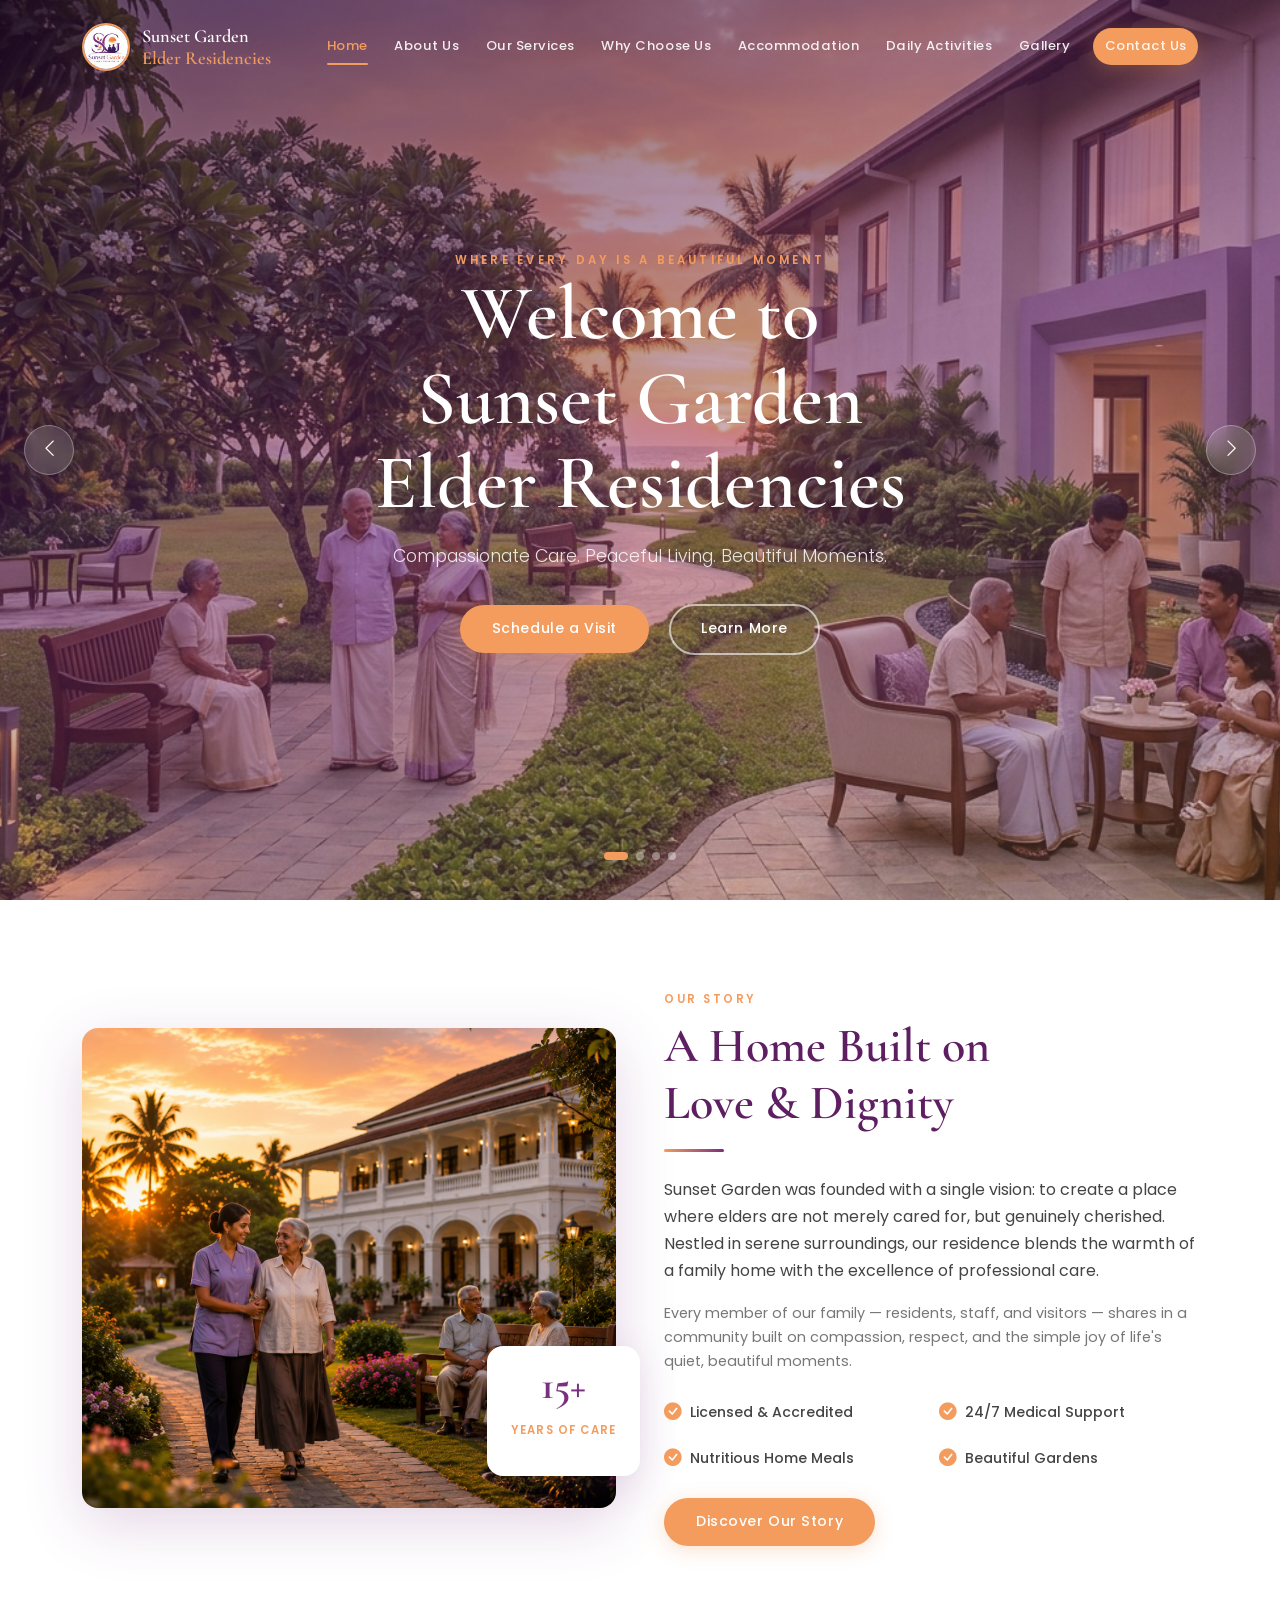
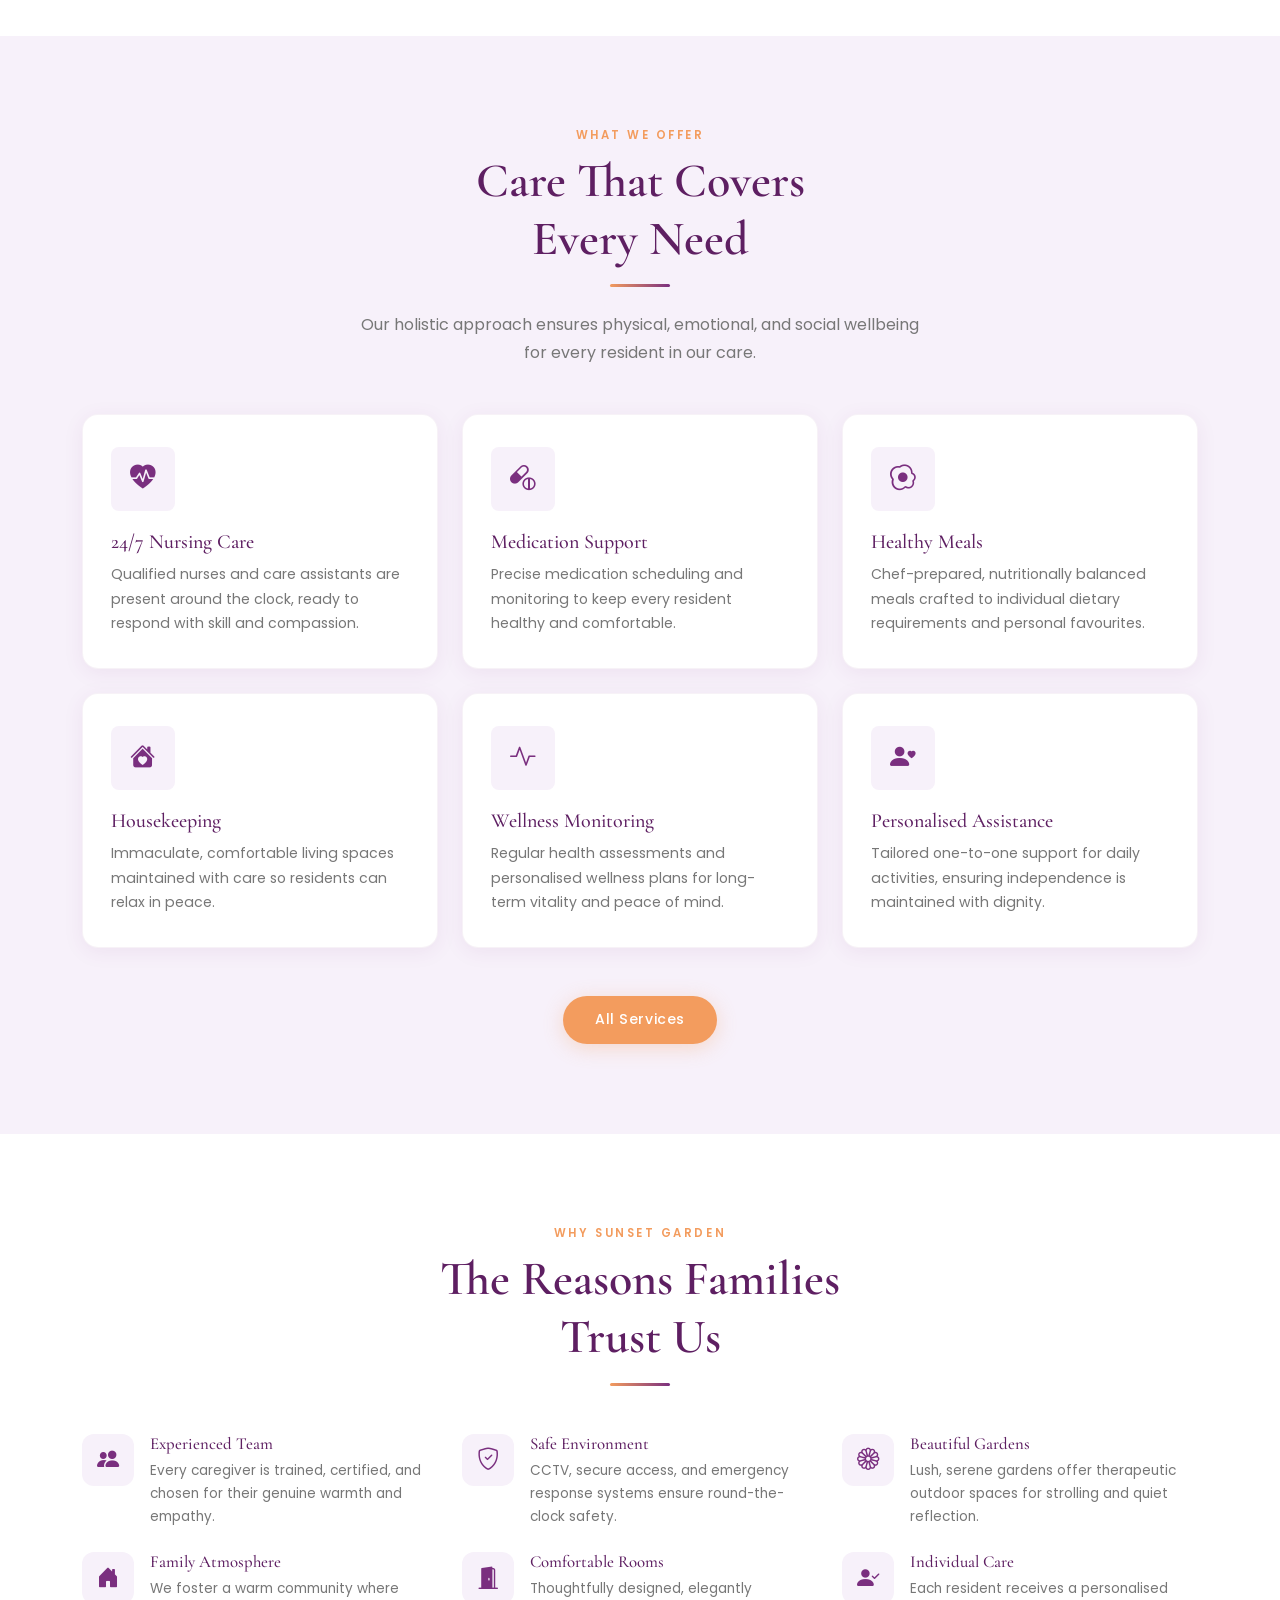
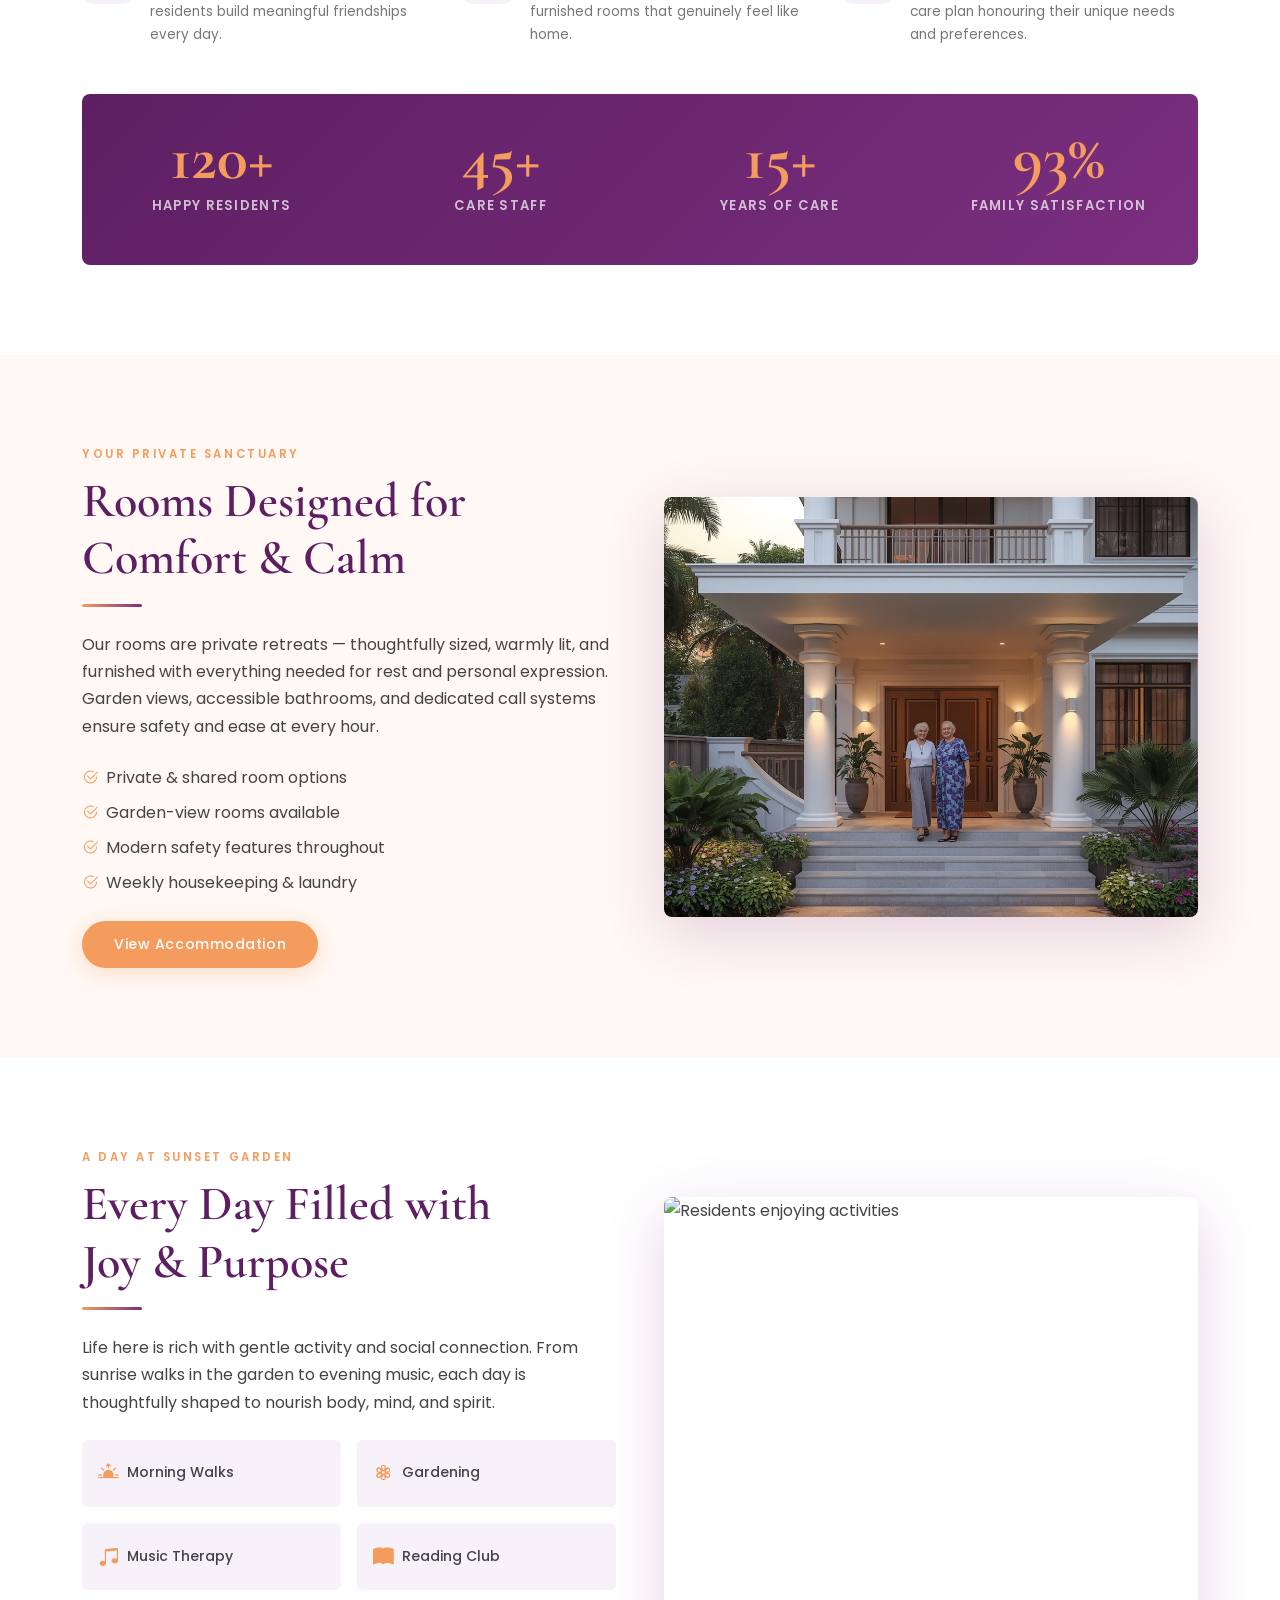
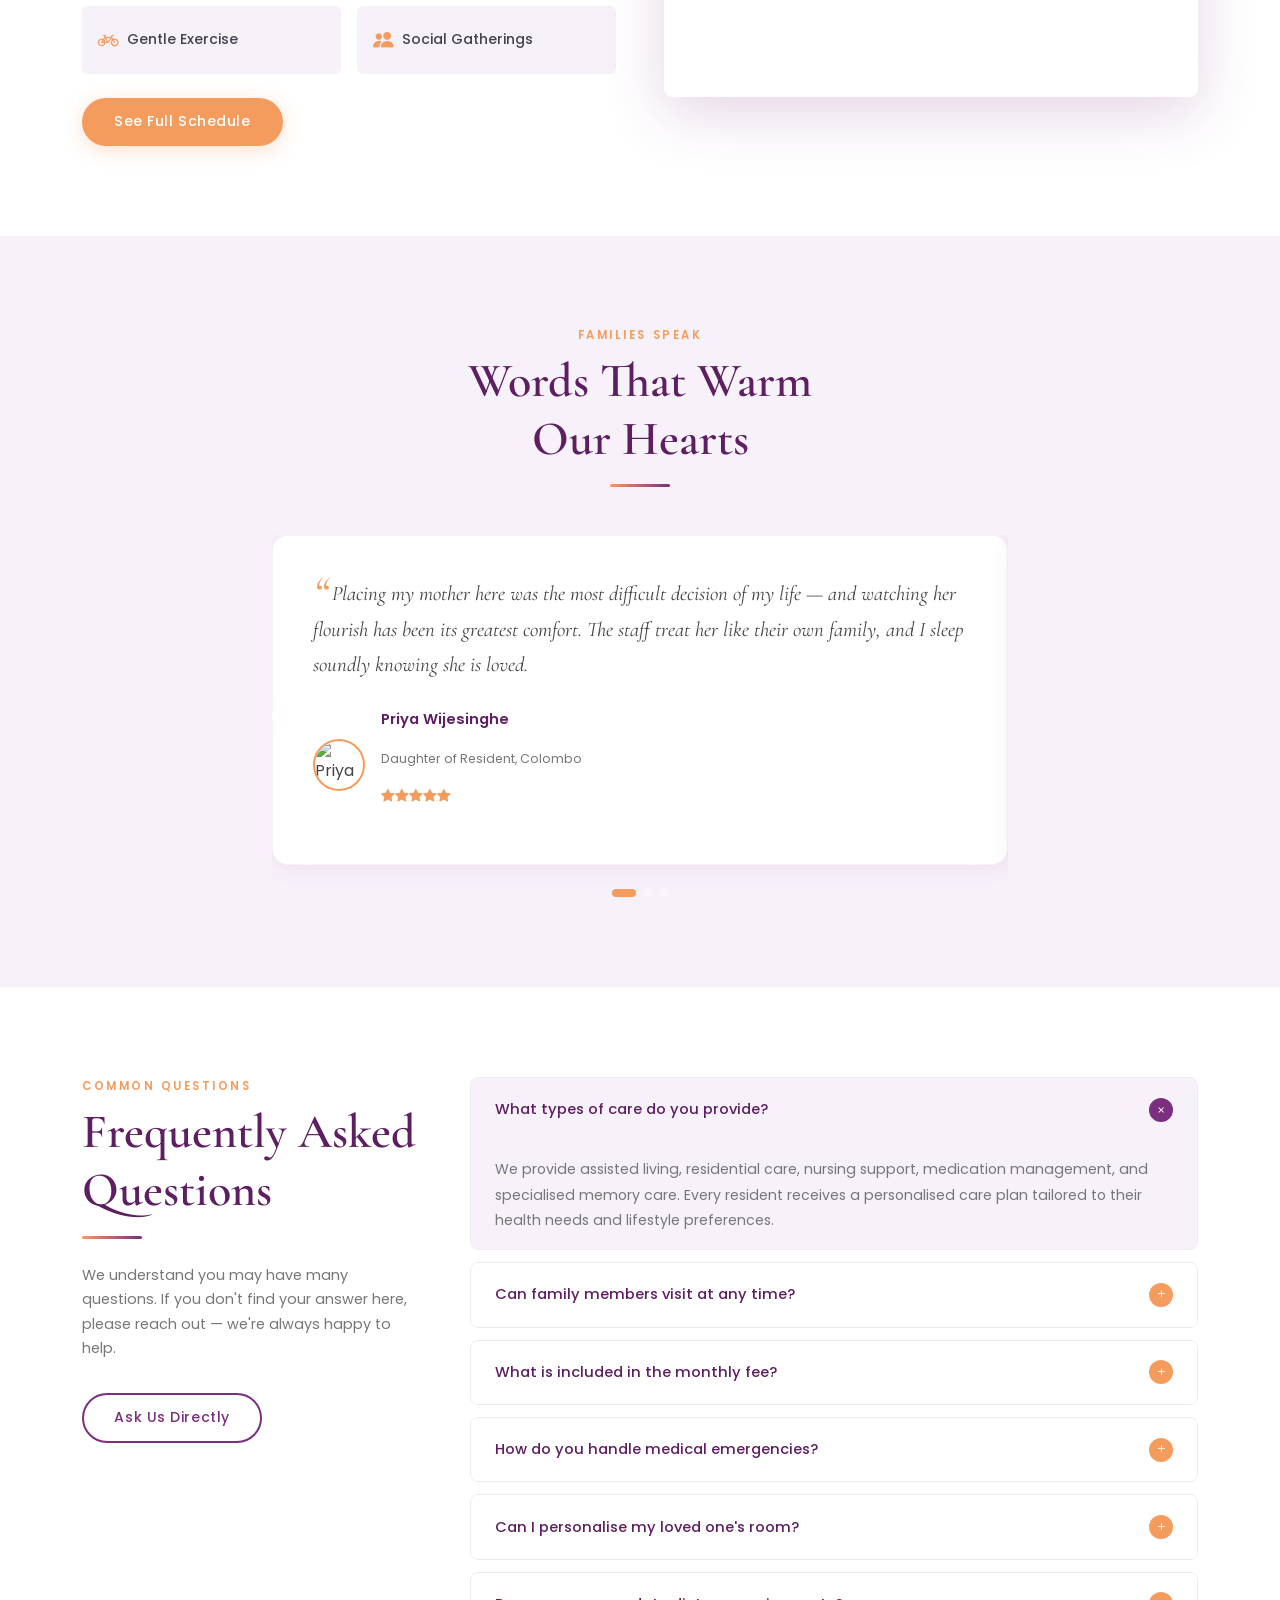
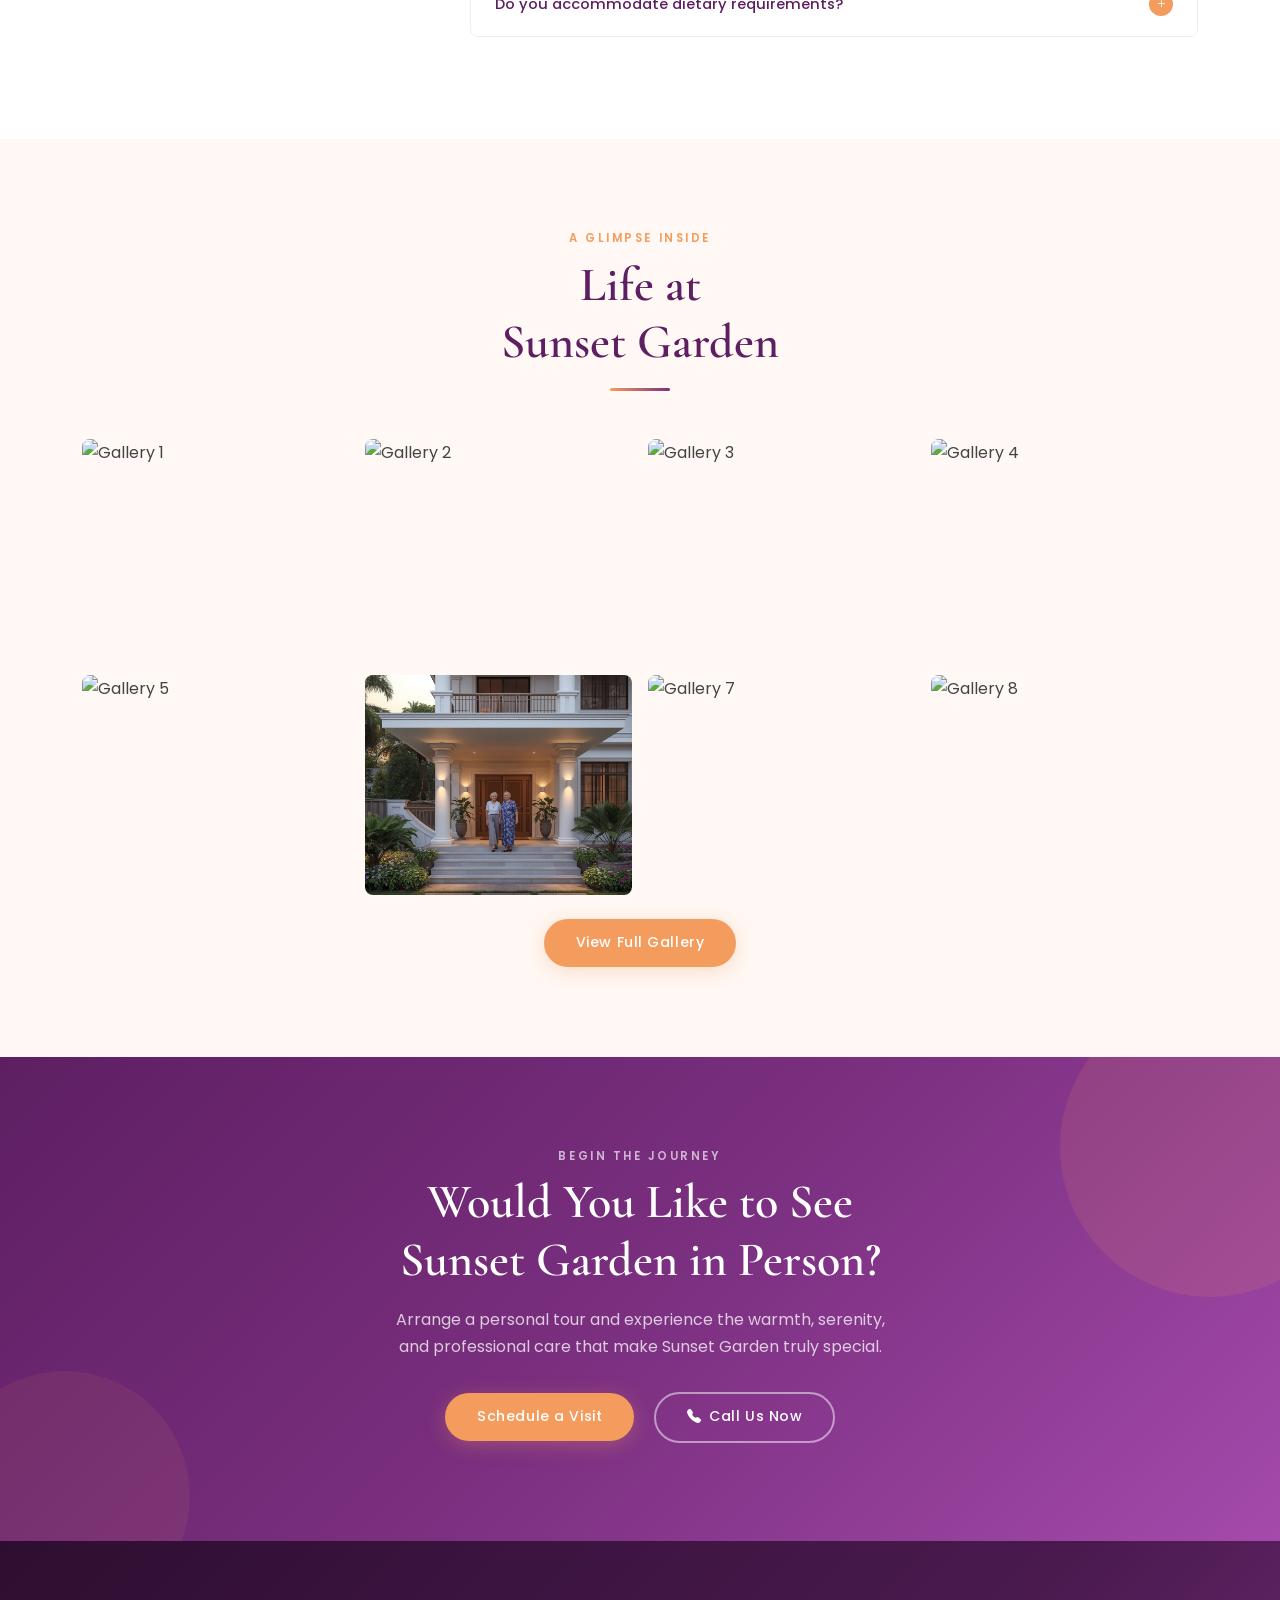
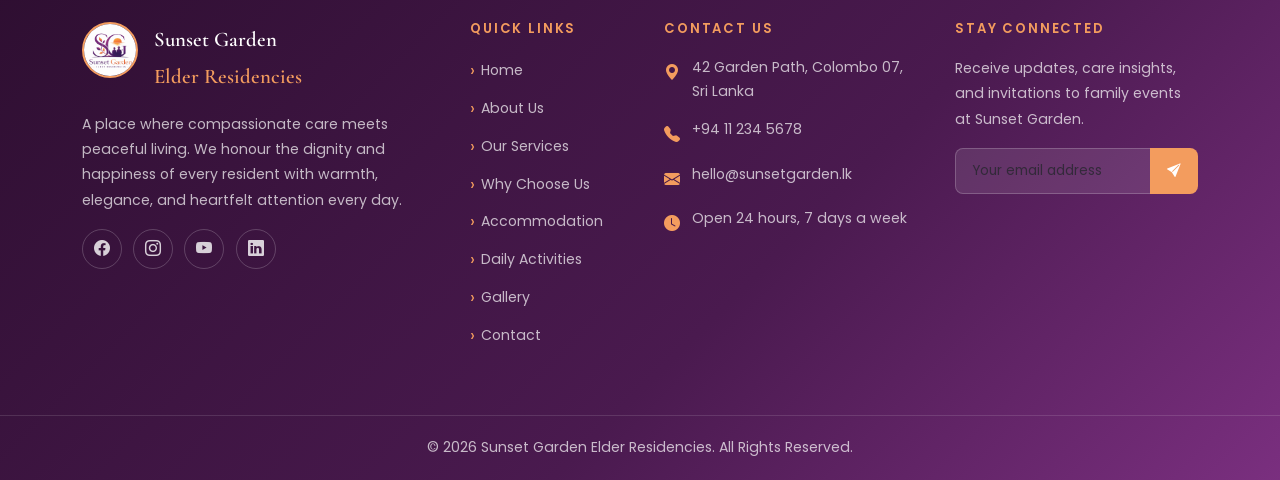
==== index.html @ 1824573d "up" ====
<!DOCTYPE html>
<html lang="en">
<head>
  <meta charset="UTF-8">
  <meta name="viewport" content="width=device-width, initial-scale=1.0">
  <meta name="description" content="Sunset Garden Elder Residencies – compassionate, luxurious elder care in Colombo, Sri Lanka. Safe, warm, and beautifully serene.">
  <title>Home | Sunset Garden Elder Residencies</title>
  <link rel="stylesheet" href="https://cdn.jsdelivr.net/npm/bootstrap@5.3.3/dist/css/bootstrap.min.css">
  <link rel="stylesheet" href="https://cdn.jsdelivr.net/npm/bootstrap-icons@1.11.3/font/bootstrap-icons.min.css">
  <link rel="stylesheet" href="css/style.css">
</head>
<body>

<!-- ═══════════════════════════════════════════════
     NAVIGATION
═══════════════════════════════════════════════ -->
<nav id="mainNav" class="navbar navbar-expand-lg transparent">
  <div class="container">
    <a class="navbar-brand" href="Home.html">
      <img src="img/logo.jpeg" alt="Sunset Garden Logo" class="brand-logo">
      <span class="brand-name">Sunset Garden<br><span>Elder Residencies</span></span>
    </a>
    <button class="navbar-toggler" type="button" data-bs-toggle="collapse" data-bs-target="#navMenu" aria-controls="navMenu" aria-expanded="false" aria-label="Toggle navigation">
      <span class="navbar-toggler-icon"></span>
    </button>
    <div class="collapse navbar-collapse justify-content-end" id="navMenu">
      <ul class="navbar-nav align-items-lg-center gap-lg-1">
        <li class="nav-item"><a class="nav-link active" href="Home.html">Home</a></li>
        <li class="nav-item"><a class="nav-link" href="About_Us.html">About Us</a></li>
        <li class="nav-item"><a class="nav-link" href="Our_Services.html">Our Services</a></li>
        <li class="nav-item"><a class="nav-link" href="Why_Choose_Us.html">Why Choose Us</a></li>
        <li class="nav-item"><a class="nav-link" href="Accommodation.html">Accommodation</a></li>
        <li class="nav-item"><a class="nav-link" href="Daily_Activities.html">Daily Activities</a></li>
        <li class="nav-item"><a class="nav-link" href="Gallery.html">Gallery</a></li>
        <li class="nav-item"><a class="nav-link btn-primary-custom ms-lg-2 px-4" href="Contact.html" style="padding-top:.5rem;padding-bottom:.5rem;">Contact Us</a></li>
      </ul>
    </div>
  </div>
</nav>

<!-- ═══════════════════════════════════════════════
     HERO SLIDER
═══════════════════════════════════════════════ -->
<section id="heroSlider">

  <!-- Slides -->
  <div class="hero-slide" style="background-image:url('img/i1.png')">
    <div class="hero-overlay"></div>
  </div>
  <div class="hero-slide" style="background-image:url('img/i2.png')">
    <div class="hero-overlay"></div>
  </div>
  <div class="hero-slide" style="background-image:url('img/i3.png')">
    <div class="hero-overlay"></div>
  </div>
  <div class="hero-slide" style="background-image:url('img/i4.png')">
    <div class="hero-overlay"></div>
  </div>

  <!-- Caption -->
  <div class="hero-content">
    <div>
      <span class="hero-eyebrow">Where Every Day Is a Beautiful Moment</span>
      <h1 class="hero-title">Welcome to<br>Sunset Garden<br>Elder Residencies</h1>
      <p class="hero-subtitle">Compassionate Care. Peaceful Living. Beautiful Moments.</p>
      <div class="hero-cta">
        <a href="Contact.html" class="btn-primary-custom me-3">Schedule a Visit</a>
        <a href="About_Us.html" class="btn-outline-custom" style="border-color:rgba(255,255,255,.6);color:#fff;">Learn More</a>
      </div>
    </div>
  </div>

  <!-- Controls -->
  <button class="hero-arrow prev" aria-label="Previous"><i class="bi bi-chevron-left"></i></button>
  <button class="hero-arrow next" aria-label="Next"><i class="bi bi-chevron-right"></i></button>
  <div class="hero-controls">
    <button class="hero-dot active" aria-label="Slide 1"></button>
    <button class="hero-dot" aria-label="Slide 2"></button>
    <button class="hero-dot" aria-label="Slide 3"></button>
    <button class="hero-dot" aria-label="Slide 4"></button>
  </div>

</section>

<!-- ═══════════════════════════════════════════════
     ABOUT PREVIEW
═══════════════════════════════════════════════ -->
<section class="section-pad">
  <div class="container">
    <div class="row align-items-center g-5">
      <div class="col-lg-6" data-aos="fade-right">
        <div class="about-image-wrap">
          <img src="img/i5.png" alt="Peaceful garden at Sunset Garden">
          <div class="about-badge">
            <p class="badge-num counter-num" data-count="15" data-suffix="+">0+</p>
            <p class="badge-label">Years of Care</p>
          </div>
        </div>
      </div>
      <div class="col-lg-6" data-aos="fade-left">
        <span class="section-eyebrow">Our Story</span>
        <h2 class="section-title">A Home Built on<br>Love &amp; Dignity</h2>
        <div class="divider divider-left"></div>
        <p class="mb-3">Sunset Garden was founded with a single vision: to create a place where elders are not merely cared for, but genuinely cherished. Nestled in serene surroundings, our residence blends the warmth of a family home with the excellence of professional care.</p>
        <p class="mb-4" style="color:var(--text-light);font-size:.9rem;">Every member of our family — residents, staff, and visitors — shares in a community built on compassion, respect, and the simple joy of life's quiet, beautiful moments.</p>
        <div class="row g-3 mb-4">
          <div class="col-6">
            <div class="d-flex align-items-center gap-2">
              <i class="bi bi-check-circle-fill" style="color:var(--orange);font-size:1.1rem;"></i>
              <span style="font-size:.88rem;font-weight:500;">Licensed &amp; Accredited</span>
            </div>
          </div>
          <div class="col-6">
            <div class="d-flex align-items-center gap-2">
              <i class="bi bi-check-circle-fill" style="color:var(--orange);font-size:1.1rem;"></i>
              <span style="font-size:.88rem;font-weight:500;">24/7 Medical Support</span>
            </div>
          </div>
          <div class="col-6">
            <div class="d-flex align-items-center gap-2">
              <i class="bi bi-check-circle-fill" style="color:var(--orange);font-size:1.1rem;"></i>
              <span style="font-size:.88rem;font-weight:500;">Nutritious Home Meals</span>
            </div>
          </div>
          <div class="col-6">
            <div class="d-flex align-items-center gap-2">
              <i class="bi bi-check-circle-fill" style="color:var(--orange);font-size:1.1rem;"></i>
              <span style="font-size:.88rem;font-weight:500;">Beautiful Gardens</span>
            </div>
          </div>
        </div>
        <a href="About_Us.html" class="btn-primary-custom">Discover Our Story</a>
      </div>
    </div>
  </div>
</section>

<!-- ═══════════════════════════════════════════════
     SERVICES PREVIEW
═══════════════════════════════════════════════ -->
<section class="section-pad bg-lavender">
  <div class="container">
    <div class="text-center mb-5" data-aos="fade-up">
      <span class="section-eyebrow">What We Offer</span>
      <h2 class="section-title">Care That Covers<br>Every Need</h2>
      <div class="divider"></div>
      <p class="section-subtitle">Our holistic approach ensures physical, emotional, and social wellbeing for every resident in our care.</p>
    </div>
    <div class="row g-4">
      <div class="col-lg-4 col-md-6" data-aos="fade-up" data-aos-delay="100">
        <div class="feature-card">
          <div class="card-icon"><i class="bi bi-heart-pulse-fill"></i></div>
          <h4>24/7 Nursing Care</h4>
          <p>Qualified nurses and care assistants are present around the clock, ready to respond with skill and compassion.</p>
        </div>
      </div>
      <div class="col-lg-4 col-md-6" data-aos="fade-up" data-aos-delay="200">
        <div class="feature-card">
          <div class="card-icon"><i class="bi bi-capsule-pill"></i></div>
          <h4>Medication Support</h4>
          <p>Precise medication scheduling and monitoring to keep every resident healthy and comfortable.</p>
        </div>
      </div>
      <div class="col-lg-4 col-md-6" data-aos="fade-up" data-aos-delay="300">
        <div class="feature-card">
          <div class="card-icon"><i class="bi bi-egg-fried"></i></div>
          <h4>Healthy Meals</h4>
          <p>Chef-prepared, nutritionally balanced meals crafted to individual dietary requirements and personal favourites.</p>
        </div>
      </div>
      <div class="col-lg-4 col-md-6" data-aos="fade-up" data-aos-delay="100">
        <div class="feature-card">
          <div class="card-icon"><i class="bi bi-house-heart-fill"></i></div>
          <h4>Housekeeping</h4>
          <p>Immaculate, comfortable living spaces maintained with care so residents can relax in peace.</p>
        </div>
      </div>
      <div class="col-lg-4 col-md-6" data-aos="fade-up" data-aos-delay="200">
        <div class="feature-card">
          <div class="card-icon"><i class="bi bi-activity"></i></div>
          <h4>Wellness Monitoring</h4>
          <p>Regular health assessments and personalised wellness plans for long-term vitality and peace of mind.</p>
        </div>
      </div>
      <div class="col-lg-4 col-md-6" data-aos="fade-up" data-aos-delay="300">
        <div class="feature-card">
          <div class="card-icon"><i class="bi bi-person-heart"></i></div>
          <h4>Personalised Assistance</h4>
          <p>Tailored one-to-one support for daily activities, ensuring independence is maintained with dignity.</p>
        </div>
      </div>
    </div>
    <div class="text-center mt-5" data-aos="fade-up">
      <a href="Our_Services.html" class="btn-primary-custom">All Services</a>
    </div>
  </div>
</section>

<!-- ═══════════════════════════════════════════════
     WHY CHOOSE US PREVIEW
═══════════════════════════════════════════════ -->
<section class="section-pad">
  <div class="container">
    <div class="text-center mb-5" data-aos="fade-up">
      <span class="section-eyebrow">Why Sunset Garden</span>
      <h2 class="section-title">The Reasons Families<br>Trust Us</h2>
      <div class="divider"></div>
    </div>
    <div class="row g-4">
      <!-- Feature items -->
      <div class="col-lg-4 col-md-6" data-aos="fade-up" data-aos-delay="100">
        <div class="d-flex gap-3">
          <div class="flex-shrink-0" style="width:52px;height:52px;background:var(--lavender);border-radius:12px;display:flex;align-items:center;justify-content:center;color:var(--purple);font-size:1.4rem;">
            <i class="bi bi-people-fill"></i>
          </div>
          <div>
            <h5 style="font-size:1.05rem;margin-bottom:.3rem;">Experienced Team</h5>
            <p style="font-size:.85rem;color:var(--text-light);margin:0;">Every caregiver is trained, certified, and chosen for their genuine warmth and empathy.</p>
          </div>
        </div>
      </div>
      <div class="col-lg-4 col-md-6" data-aos="fade-up" data-aos-delay="200">
        <div class="d-flex gap-3">
          <div class="flex-shrink-0" style="width:52px;height:52px;background:var(--lavender);border-radius:12px;display:flex;align-items:center;justify-content:center;color:var(--purple);font-size:1.4rem;">
            <i class="bi bi-shield-check"></i>
          </div>
          <div>
            <h5 style="font-size:1.05rem;margin-bottom:.3rem;">Safe Environment</h5>
            <p style="font-size:.85rem;color:var(--text-light);margin:0;">CCTV, secure access, and emergency response systems ensure round-the-clock safety.</p>
          </div>
        </div>
      </div>
      <div class="col-lg-4 col-md-6" data-aos="fade-up" data-aos-delay="300">
        <div class="d-flex gap-3">
          <div class="flex-shrink-0" style="width:52px;height:52px;background:var(--lavender);border-radius:12px;display:flex;align-items:center;justify-content:center;color:var(--purple);font-size:1.4rem;">
            <i class="bi bi-flower1"></i>
          </div>
          <div>
            <h5 style="font-size:1.05rem;margin-bottom:.3rem;">Beautiful Gardens</h5>
            <p style="font-size:.85rem;color:var(--text-light);margin:0;">Lush, serene gardens offer therapeutic outdoor spaces for strolling and quiet reflection.</p>
          </div>
        </div>
      </div>
      <div class="col-lg-4 col-md-6" data-aos="fade-up" data-aos-delay="100">
        <div class="d-flex gap-3">
          <div class="flex-shrink-0" style="width:52px;height:52px;background:var(--lavender);border-radius:12px;display:flex;align-items:center;justify-content:center;color:var(--purple);font-size:1.4rem;">
            <i class="bi bi-house-door-fill"></i>
          </div>
          <div>
            <h5 style="font-size:1.05rem;margin-bottom:.3rem;">Family Atmosphere</h5>
            <p style="font-size:.85rem;color:var(--text-light);margin:0;">We foster a warm community where residents build meaningful friendships every day.</p>
          </div>
        </div>
      </div>
      <div class="col-lg-4 col-md-6" data-aos="fade-up" data-aos-delay="200">
        <div class="d-flex gap-3">
          <div class="flex-shrink-0" style="width:52px;height:52px;background:var(--lavender);border-radius:12px;display:flex;align-items:center;justify-content:center;color:var(--purple);font-size:1.4rem;">
            <i class="bi bi-door-open-fill"></i>
          </div>
          <div>
            <h5 style="font-size:1.05rem;margin-bottom:.3rem;">Comfortable Rooms</h5>
            <p style="font-size:.85rem;color:var(--text-light);margin:0;">Thoughtfully designed, elegantly furnished rooms that genuinely feel like home.</p>
          </div>
        </div>
      </div>
      <div class="col-lg-4 col-md-6" data-aos="fade-up" data-aos-delay="300">
        <div class="d-flex gap-3">
          <div class="flex-shrink-0" style="width:52px;height:52px;background:var(--lavender);border-radius:12px;display:flex;align-items:center;justify-content:center;color:var(--purple);font-size:1.4rem;">
            <i class="bi bi-person-check-fill"></i>
          </div>
          <div>
            <h5 style="font-size:1.05rem;margin-bottom:.3rem;">Individual Care</h5>
            <p style="font-size:.85rem;color:var(--text-light);margin:0;">Each resident receives a personalised care plan honouring their unique needs and preferences.</p>
          </div>
        </div>
      </div>
    </div>
    <!-- Stats row -->
    <div class="row g-0 mt-5 rounded-3 overflow-hidden" style="background:linear-gradient(135deg,var(--purple-dark),var(--purple));" data-aos="fade-up">
      <div class="col-6 col-md-3">
        <div class="counter-block">
          <p class="counter-num mb-0" data-count="120" data-suffix="+">0+</p>
          <p class="counter-label" style="color:rgba(255,255,255,.7);">Happy Residents</p>
        </div>
      </div>
      <div class="col-6 col-md-3">
        <div class="counter-block">
          <p class="counter-num mb-0" data-count="45" data-suffix="+">0+</p>
          <p class="counter-label" style="color:rgba(255,255,255,.7);">Care Staff</p>
        </div>
      </div>
      <div class="col-6 col-md-3">
        <div class="counter-block">
          <p class="counter-num mb-0" data-count="15" data-suffix="+">0+</p>
          <p class="counter-label" style="color:rgba(255,255,255,.7);">Years of Care</p>
        </div>
      </div>
      <div class="col-6 col-md-3">
        <div class="counter-block">
          <p class="counter-num mb-0" data-count="98" data-suffix="%">0%</p>
          <p class="counter-label" style="color:rgba(255,255,255,.7);">Family Satisfaction</p>
        </div>
      </div>
    </div>
  </div>
</section>

<!-- ═══════════════════════════════════════════════
     ACCOMMODATION PREVIEW
═══════════════════════════════════════════════ -->
<section class="section-pad bg-cream">
  <div class="container">
    <div class="row align-items-center g-5">
      <div class="col-lg-6 order-lg-2" data-aos="fade-left">
        <img src="img/i6.jpg" alt="Comfortable accommodation" class="w-100 rounded-3" style="height:420px;object-fit:cover;box-shadow:var(--shadow-lg);">
      </div>
      <div class="col-lg-6 order-lg-1" data-aos="fade-right">
        <span class="section-eyebrow">Your Private Sanctuary</span>
        <h2 class="section-title">Rooms Designed for<br>Comfort &amp; Calm</h2>
        <div class="divider divider-left"></div>
        <p class="mb-4">Our rooms are private retreats — thoughtfully sized, warmly lit, and furnished with everything needed for rest and personal expression. Garden views, accessible bathrooms, and dedicated call systems ensure safety and ease at every hour.</p>
        <ul class="list-unstyled mb-4">
          <li class="mb-2 d-flex align-items-center gap-2"><i class="bi bi-check2-circle" style="color:var(--orange);"></i> Private &amp; shared room options</li>
          <li class="mb-2 d-flex align-items-center gap-2"><i class="bi bi-check2-circle" style="color:var(--orange);"></i> Garden-view rooms available</li>
          <li class="mb-2 d-flex align-items-center gap-2"><i class="bi bi-check2-circle" style="color:var(--orange);"></i> Modern safety features throughout</li>
          <li class="mb-2 d-flex align-items-center gap-2"><i class="bi bi-check2-circle" style="color:var(--orange);"></i> Weekly housekeeping &amp; laundry</li>
        </ul>
        <a href="Accommodation.html" class="btn-primary-custom">View Accommodation</a>
      </div>
    </div>
  </div>
</section>

<!-- ═══════════════════════════════════════════════
     DAILY ACTIVITIES PREVIEW
═══════════════════════════════════════════════ -->
<section class="section-pad">
  <div class="container">
    <div class="row align-items-center g-5">
      <div class="col-lg-6" data-aos="fade-right">
        <span class="section-eyebrow">A Day at Sunset Garden</span>
        <h2 class="section-title">Every Day Filled with<br>Joy &amp; Purpose</h2>
        <div class="divider divider-left"></div>
        <p class="mb-4">Life here is rich with gentle activity and social connection. From sunrise walks in the garden to evening music, each day is thoughtfully shaped to nourish body, mind, and spirit.</p>
        <div class="row g-3">
          <div class="col-6">
            <div class="d-flex align-items-center gap-2 p-3 rounded-2" style="background:var(--lavender);">
              <i class="bi bi-sunrise-fill" style="color:var(--orange);font-size:1.3rem;"></i>
              <span style="font-size:.88rem;font-weight:500;">Morning Walks</span>
            </div>
          </div>
          <div class="col-6">
            <div class="d-flex align-items-center gap-2 p-3 rounded-2" style="background:var(--lavender);">
              <i class="bi bi-flower3" style="color:var(--orange);font-size:1.3rem;"></i>
              <span style="font-size:.88rem;font-weight:500;">Gardening</span>
            </div>
          </div>
          <div class="col-6">
            <div class="d-flex align-items-center gap-2 p-3 rounded-2" style="background:var(--lavender);">
              <i class="bi bi-music-note-beamed" style="color:var(--orange);font-size:1.3rem;"></i>
              <span style="font-size:.88rem;font-weight:500;">Music Therapy</span>
            </div>
          </div>
          <div class="col-6">
            <div class="d-flex align-items-center gap-2 p-3 rounded-2" style="background:var(--lavender);">
              <i class="bi bi-book-fill" style="color:var(--orange);font-size:1.3rem;"></i>
              <span style="font-size:.88rem;font-weight:500;">Reading Club</span>
            </div>
          </div>
          <div class="col-6">
            <div class="d-flex align-items-center gap-2 p-3 rounded-2" style="background:var(--lavender);">
              <i class="bi bi-bicycle" style="color:var(--orange);font-size:1.3rem;"></i>
              <span style="font-size:.88rem;font-weight:500;">Gentle Exercise</span>
            </div>
          </div>
          <div class="col-6">
            <div class="d-flex align-items-center gap-2 p-3 rounded-2" style="background:var(--lavender);">
              <i class="bi bi-people-fill" style="color:var(--orange);font-size:1.3rem;"></i>
              <span style="font-size:.88rem;font-weight:500;">Social Gatherings</span>
            </div>
          </div>
        </div>
        <a href="Daily_Activities.html" class="btn-primary-custom mt-4">See Full Schedule</a>
      </div>
      <div class="col-lg-6" data-aos="fade-left">
        <img src="img/i7.jpg" alt="Residents enjoying activities" class="w-100 rounded-3" style="height:500px;object-fit:cover;box-shadow:var(--shadow-lg);">
      </div>
    </div>
  </div>
</section>

<!-- ═══════════════════════════════════════════════
     TESTIMONIALS
═══════════════════════════════════════════════ -->
<section class="section-pad bg-lavender">
  <div class="container">
    <div class="text-center mb-5" data-aos="fade-up">
      <span class="section-eyebrow">Families Speak</span>
      <h2 class="section-title">Words That Warm<br>Our Hearts</h2>
      <div class="divider"></div>
    </div>
    <div class="row justify-content-center">
      <div class="col-lg-8" data-aos="fade-up" data-aos-delay="100">
        <div id="testimonialSlider" style="position:relative;">
          <div class="testimonial-track">
            <div class="testimonial-card">
              <blockquote>Placing my mother here was the most difficult decision of my life — and watching her flourish has been its greatest comfort. The staff treat her like their own family, and I sleep soundly knowing she is loved.</blockquote>
              <div class="t-author">
                <img src="img/i1.jpg" alt="Priya" class="t-avatar">
                <div>
                  <p class="t-name">Priya Wijesinghe</p>
                  <p class="t-role">Daughter of Resident, Colombo</p>
                  <p class="t-stars"><i class="bi bi-star-fill"></i><i class="bi bi-star-fill"></i><i class="bi bi-star-fill"></i><i class="bi bi-star-fill"></i><i class="bi bi-star-fill"></i></p>
                </div>
              </div>
            </div>
            <div class="testimonial-card">
              <blockquote>The gardens here are simply magical. My father spends hours every morning among the flowers, something he hasn't done in years. It's like watching him come alive again. We could not be more grateful.</blockquote>
              <div class="t-author">
                <img src="img/i2.jpg" alt="Kasun" class="t-avatar">
                <div>
                  <p class="t-name">Kasun Perera</p>
                  <p class="t-role">Son of Resident, Kandy</p>
                  <p class="t-stars"><i class="bi bi-star-fill"></i><i class="bi bi-star-fill"></i><i class="bi bi-star-fill"></i><i class="bi bi-star-fill"></i><i class="bi bi-star-fill"></i></p>
                </div>
              </div>
            </div>
            <div class="testimonial-card">
              <blockquote>From the moment we arrived, we felt it — a kind of calm and certainty that this was the right place. The care is professional, but it never feels clinical. It feels like home. It truly is home.</blockquote>
              <div class="t-author">
                <img src="img/i3.jpg" alt="Nalini" class="t-avatar">
                <div>
                  <p class="t-name">Nalini Fernando</p>
                  <p class="t-role">Daughter of Resident, Galle</p>
                  <p class="t-stars"><i class="bi bi-star-fill"></i><i class="bi bi-star-fill"></i><i class="bi bi-star-fill"></i><i class="bi bi-star-fill"></i><i class="bi bi-star-half"></i></p>
                </div>
              </div>
            </div>
          </div>
          <!-- Testimonial nav -->
          <div class="d-flex justify-content-center gap-2 mt-4">
            <button class="hero-dot t-dot active" aria-label="T1"></button>
            <button class="hero-dot t-dot" aria-label="T2"></button>
            <button class="hero-dot t-dot" aria-label="T3"></button>
          </div>
          <button class="hero-arrow t-prev" style="width:40px;height:40px;font-size:1rem;" aria-label="Prev"><i class="bi bi-chevron-left"></i></button>
          <button class="hero-arrow t-next" style="width:40px;height:40px;font-size:1rem;" aria-label="Next"><i class="bi bi-chevron-right"></i></button>
        </div>
      </div>
    </div>
  </div>
</section>

<!-- ═══════════════════════════════════════════════
     FAQ
═══════════════════════════════════════════════ -->
<section class="section-pad">
  <div class="container">
    <div class="row g-5 align-items-start">
      <div class="col-lg-4" data-aos="fade-right">
        <span class="section-eyebrow">Common Questions</span>
        <h2 class="section-title">Frequently Asked<br>Questions</h2>
        <div class="divider divider-left"></div>
        <p style="color:var(--text-light);font-size:.9rem;">We understand you may have many questions. If you don't find your answer here, please reach out — we're always happy to help.</p>
        <a href="Contact.html" class="btn-outline-custom mt-3">Ask Us Directly</a>
      </div>
      <div class="col-lg-8" data-aos="fade-left">
        <div class="faq-item open">
          <button class="faq-question">
            What types of care do you provide?
            <span class="faq-icon"><i class="bi bi-plus"></i></span>
          </button>
          <div class="faq-answer">We provide assisted living, residential care, nursing support, medication management, and specialised memory care. Every resident receives a personalised care plan tailored to their health needs and lifestyle preferences.</div>
        </div>
        <div class="faq-item">
          <button class="faq-question">
            Can family members visit at any time?
            <span class="faq-icon"><i class="bi bi-plus"></i></span>
          </button>
          <div class="faq-answer">Family visits are warmly welcomed. We maintain open visiting hours and encourage families to join residents for meals, activities, and celebrations. We believe family connection is essential to wellbeing.</div>
        </div>
        <div class="faq-item">
          <button class="faq-question">
            What is included in the monthly fee?
            <span class="faq-icon"><i class="bi bi-plus"></i></span>
          </button>
          <div class="faq-answer">Monthly fees typically cover accommodation, all meals and snacks, standard nursing care, housekeeping, laundry, activities, and most daily living support. We provide a detailed, transparent breakdown before any commitment.</div>
        </div>
        <div class="faq-item">
          <button class="faq-question">
            How do you handle medical emergencies?
            <span class="faq-icon"><i class="bi bi-plus"></i></span>
          </button>
          <div class="faq-answer">We have 24/7 nursing staff on-site, emergency response protocols, and a direct relationship with local hospitals. Emergency call systems are installed in all rooms and common areas. Family is notified immediately in any health event.</div>
        </div>
        <div class="faq-item">
          <button class="faq-question">
            Can I personalise my loved one's room?
            <span class="faq-icon"><i class="bi bi-plus"></i></span>
          </button>
          <div class="faq-answer">Absolutely. We actively encourage residents to personalise their rooms with their own furniture, photographs, and cherished belongings. A familiar, personal space supports emotional wellbeing and a genuine sense of home.</div>
        </div>
        <div class="faq-item">
          <button class="faq-question">
            Do you accommodate dietary requirements?
            <span class="faq-icon"><i class="bi bi-plus"></i></span>
          </button>
          <div class="faq-answer">Yes. Our chefs prepare meals that accommodate a wide range of dietary needs, including diabetic, low-sodium, vegetarian, and soft/pureed diets. We also celebrate food preferences and cultural traditions.</div>
        </div>
      </div>
    </div>
  </div>
</section>

<!-- ═══════════════════════════════════════════════
     GALLERY PREVIEW
═══════════════════════════════════════════════ -->
<section class="section-pad bg-cream">
  <div class="container">
    <div class="text-center mb-5" data-aos="fade-up">
      <span class="section-eyebrow">A Glimpse Inside</span>
      <h2 class="section-title">Life at<br>Sunset Garden</h2>
      <div class="divider"></div>
    </div>
    <div class="gallery-grid" data-aos="fade-up" data-aos-delay="100">
      <div class="gallery-item"><img src="img/i1.jpg" alt="Gallery 1" data-lightbox="img/i1.jpg"><div class="gallery-item-overlay"><i class="bi bi-zoom-in"></i></div></div>
      <div class="gallery-item"><img src="img/i2.jpg" alt="Gallery 2" data-lightbox="img/i2.jpg"><div class="gallery-item-overlay"><i class="bi bi-zoom-in"></i></div></div>
      <div class="gallery-item"><img src="img/i3.jpg" alt="Gallery 3" data-lightbox="img/i3.jpg"><div class="gallery-item-overlay"><i class="bi bi-zoom-in"></i></div></div>
      <div class="gallery-item"><img src="img/i4.jpg" alt="Gallery 4" data-lightbox="img/i4.jpg"><div class="gallery-item-overlay"><i class="bi bi-zoom-in"></i></div></div>
      <div class="gallery-item"><img src="img/i5.jpg" alt="Gallery 5" data-lightbox="img/i5.jpg"><div class="gallery-item-overlay"><i class="bi bi-zoom-in"></i></div></div>
      <div class="gallery-item"><img src="img/i6.jpg" alt="Gallery 6" data-lightbox="img/i6.jpg"><div class="gallery-item-overlay"><i class="bi bi-zoom-in"></i></div></div>
      <div class="gallery-item"><img src="img/i7.jpg" alt="Gallery 7" data-lightbox="img/i7.jpg"><div class="gallery-item-overlay"><i class="bi bi-zoom-in"></i></div></div>
      <div class="gallery-item"><img src="img/i8.jpg" alt="Gallery 8" data-lightbox="img/i8.jpg"><div class="gallery-item-overlay"><i class="bi bi-zoom-in"></i></div></div>
    </div>
    <div class="text-center mt-4" data-aos="fade-up">
      <a href="Gallery.html" class="btn-primary-custom">View Full Gallery</a>
    </div>
  </div>
</section>

<!-- ═══════════════════════════════════════════════
     CTA
═══════════════════════════════════════════════ -->
<section class="cta-section section-pad">
  <div class="container" style="position:relative;z-index:1;">
    <div class="row justify-content-center">
      <div class="col-lg-7 text-center" data-aos="fade-up">
        <span class="section-eyebrow" style="color:rgba(255,255,255,.65);">Begin the Journey</span>
        <h2 class="section-title" style="color:#fff;">Would You Like to See<br>Sunset Garden in Person?</h2>
        <p style="color:rgba(255,255,255,.75);max-width:500px;margin:0 auto 2rem;">Arrange a personal tour and experience the warmth, serenity, and professional care that make Sunset Garden truly special.</p>
        <a href="Contact.html" class="btn-primary-custom me-3 mb-2">Schedule a Visit</a>
        <a href="tel:+94112345678" class="btn-outline-custom mb-2" style="border-color:rgba(255,255,255,.5);color:#fff;">
          <i class="bi bi-telephone-fill me-2"></i>Call Us Now
        </a>
      </div>
    </div>
  </div>
</section>

<!-- Lightbox -->
<div id="lightbox" class="lightbox-overlay">
  <button class="lightbox-close" aria-label="Close">&times;</button>
  <button class="lightbox-arrow prev" aria-label="Previous"><i class="bi bi-chevron-left"></i></button>
  <img id="lbImg" src="" alt="Gallery image" class="lightbox-img">
  <button class="lightbox-arrow next" aria-label="Next"><i class="bi bi-chevron-right"></i></button>
</div>

<!-- ═══════════════════════════════════════════════
     FOOTER
═══════════════════════════════════════════════ -->
<footer>
  <div class="container">
    <div class="row g-5">
      <div class="col-lg-4 col-md-6">
        <div class="d-flex align-items-center gap-3 mb-3">
          <img src="img/logo.jpeg" alt="Logo" class="footer-brand-logo">
          <p class="footer-brand-name mb-0">Sunset Garden<br><span>Elder Residencies</span></p>
        </div>
        <p>A place where compassionate care meets peaceful living. We honour the dignity and happiness of every resident with warmth, elegance, and heartfelt attention every day.</p>
        <div class="social-links mt-3">
          <a href="#" class="social-link" aria-label="Facebook"><i class="bi bi-facebook"></i></a>
          <a href="#" class="social-link" aria-label="Instagram"><i class="bi bi-instagram"></i></a>
          <a href="#" class="social-link" aria-label="YouTube"><i class="bi bi-youtube"></i></a>
          <a href="#" class="social-link" aria-label="LinkedIn"><i class="bi bi-linkedin"></i></a>
        </div>
      </div>
      <div class="col-lg-2 col-md-6">
        <h5>Quick Links</h5>
        <ul class="footer-links">
          <li><a href="Home.html">Home</a></li>
          <li><a href="About_Us.html">About Us</a></li>
          <li><a href="Our_Services.html">Our Services</a></li>
          <li><a href="Why_Choose_Us.html">Why Choose Us</a></li>
          <li><a href="Accommodation.html">Accommodation</a></li>
          <li><a href="Daily_Activities.html">Daily Activities</a></li>
          <li><a href="Gallery.html">Gallery</a></li>
          <li><a href="Contact.html">Contact</a></li>
        </ul>
      </div>
      <div class="col-lg-3 col-md-6">
        <h5>Contact Us</h5>
        <div class="footer-contact-item"><i class="bi bi-geo-alt-fill"></i><span>42 Garden Path, Colombo 07, Sri Lanka</span></div>
        <div class="footer-contact-item"><i class="bi bi-telephone-fill"></i><span>+94 11 234 5678</span></div>
        <div class="footer-contact-item"><i class="bi bi-envelope-fill"></i><span>hello@sunsetgarden.lk</span></div>
        <div class="footer-contact-item"><i class="bi bi-clock-fill"></i><span>Open 24 hours, 7 days a week</span></div>
      </div>
      <div class="col-lg-3 col-md-6">
        <h5>Stay Connected</h5>
        <p>Receive updates, care insights, and invitations to family events at Sunset Garden.</p>
        <div class="input-group mt-3">
          <input type="email" class="form-control" placeholder="Your email address" style="background:rgba(255,255,255,.1);border:1px solid rgba(255,255,255,.2);color:#fff;font-size:.85rem;border-radius:8px 0 0 8px;">
          <button class="btn" style="background:var(--orange);color:#fff;border-radius:0 8px 8px 0;font-size:.85rem;padding:0 1rem;"><i class="bi bi-send-fill"></i></button>
        </div>
      </div>
    </div>
  </div>
  <div class="footer-bottom">
    <div class="container"><p class="mb-0">© 2026 Sunset Garden Elder Residencies. All Rights Reserved.</p></div>
  </div>
</footer>

<script src="https://cdn.jsdelivr.net/npm/bootstrap@5.3.3/dist/js/bootstrap.bundle.min.js"></script>
<script src="js/script.js"></script>
</body>
</html>
---- css/style.css ----
/* ============================================================
   Sunset Garden Elder Residencies — Global Stylesheet
   Colors: Purple #7A2F7F | Sunset Orange #F39C5E | Cream #FFF8F4
   Fonts: Cormorant Garamond (headings) | Poppins (body)
   ============================================================ */

@import url('https://fonts.googleapis.com/css2?family=Cormorant+Garamond:ital,wght@0,300;0,400;0,500;0,600;0,700;1,300;1,400;1,500&family=Poppins:wght@300;400;500;600&display=swap');

/* ── Design Tokens ─────────────────────────────────────────── */
:root {
  --purple:        #7A2F7F;
  --purple-dark:   #5e1f62;
  --purple-light:  #9b4ea1;
  --orange:        #F39C5E;
  --orange-dark:   #e07f3a;
  --cream:         #FFF8F4;
  --lavender:      #F7F1FA;
  --text:          #444444;
  --text-light:    #777;
  --white:         #ffffff;
  --shadow-sm:     0 4px 20px rgba(122,47,127,.08);
  --shadow-md:     0 8px 40px rgba(122,47,127,.14);
  --shadow-lg:     0 16px 60px rgba(122,47,127,.20);
  --radius:        16px;
  --radius-sm:     8px;
  --transition:    .35s cubic-bezier(.4,0,.2,1);
}

/* ── Reset & Base ───────────────────────────────────────────── */
*, *::before, *::after { box-sizing: border-box; margin: 0; padding: 0; }

html { scroll-behavior: smooth; font-size: 16px; }

body {
  font-family: 'Poppins', sans-serif;
  color: var(--text);
  background: var(--white);
  overflow-x: hidden;
  line-height: 1.7;
}

h1, h2, h3, h4, h5, h6 {
  font-family: 'Cormorant Garamond', serif;
  line-height: 1.2;
  color: var(--purple-dark);
}

img { max-width: 100%; display: block; }

a { text-decoration: none; transition: color var(--transition); }

/* ── Utility Classes ────────────────────────────────────────── */
.section-pad { padding: 90px 0; }
.section-pad-sm { padding: 60px 0; }

.section-eyebrow {
  font-family: 'Poppins', sans-serif;
  font-size: .72rem;
  font-weight: 600;
  letter-spacing: .22em;
  text-transform: uppercase;
  color: var(--orange);
  margin-bottom: .5rem;
  display: block;
}

.section-title {
  font-size: clamp(2rem, 4vw, 3rem);
  font-weight: 600;
  margin-bottom: 1rem;
}

.section-subtitle {
  font-size: 1rem;
  color: var(--text-light);
  max-width: 560px;
  margin: 0 auto 2.5rem;
}

.bg-cream    { background: var(--cream); }
.bg-lavender { background: var(--lavender); }

.divider {
  width: 60px; height: 3px;
  background: linear-gradient(90deg, var(--orange), var(--purple));
  border-radius: 2px;
  margin: .8rem auto 1.5rem;
}

.divider-left { margin-left: 0; }

/* ── Buttons ────────────────────────────────────────────────── */
.btn-primary-custom {
  display: inline-block;
  padding: .75rem 2rem;
  background: var(--orange);
  color: var(--white);
  border-radius: 50px;
  font-family: 'Poppins', sans-serif;
  font-size: .88rem;
  font-weight: 500;
  letter-spacing: .04em;
  border: none;
  cursor: pointer;
  transition: background var(--transition), transform var(--transition), box-shadow var(--transition);
  box-shadow: 0 4px 20px rgba(243,156,94,.3);
}
.btn-primary-custom:hover {
  background: var(--purple);
  transform: translateY(-2px);
  box-shadow: 0 8px 30px rgba(122,47,127,.3);
  color: var(--white);
}

.btn-outline-custom {
  display: inline-block;
  padding: .72rem 1.9rem;
  border: 2px solid var(--purple);
  color: var(--purple);
  border-radius: 50px;
  font-family: 'Poppins', sans-serif;
  font-size: .88rem;
  font-weight: 500;
  letter-spacing: .04em;
  transition: all var(--transition);
}
.btn-outline-custom:hover {
  background: var(--purple);
  color: var(--white);
  transform: translateY(-2px);
  box-shadow: var(--shadow-md);
}

/* ── Navbar ─────────────────────────────────────────────────── */
#mainNav {
  position: fixed;
  top: 0; left: 0; right: 0;
  z-index: 1000;
  padding: 1.1rem 0;
  transition: all .4s ease;
}

#mainNav.transparent {
  background: transparent;
}

#mainNav.scrolled {
  background: rgba(255,255,255,.85);
  backdrop-filter: blur(18px) saturate(1.6);
  -webkit-backdrop-filter: blur(18px) saturate(1.6);
  box-shadow: 0 2px 30px rgba(122,47,127,.12);
  padding: .7rem 0;
}

.navbar-brand {
  display: flex;
  align-items: center;
  gap: .75rem;
}

.brand-logo {
  width: 48px; height: 48px;
  border-radius: 50%;
  object-fit: cover;
  border: 2px solid var(--orange);
}

.brand-name {
  font-family: 'Cormorant Garamond', serif;
  font-size: 1.15rem;
  font-weight: 600;
  color: var(--white);
  line-height: 1.2;
  transition: color var(--transition);
}

.brand-name span { color: var(--orange); }

#mainNav.scrolled .brand-name { color: var(--purple-dark); }

.navbar-nav .nav-link {
  font-family: 'Poppins', sans-serif;
  font-size: .82rem;
  font-weight: 500;
  letter-spacing: .04em;
  color: rgba(255,255,255,.9) !important;
  padding: .45rem .7rem !important;
  position: relative;
  transition: color var(--transition);
}

#mainNav.scrolled .navbar-nav .nav-link {
  color: var(--text) !important;
}

.navbar-nav .nav-link::after {
  content: '';
  position: absolute;
  bottom: 0; left: .7rem; right: .7rem;
  height: 2px;
  background: var(--orange);
  transform: scaleX(0);
  transform-origin: center;
  transition: transform var(--transition);
  border-radius: 2px;
}

.navbar-nav .nav-link:hover::after,
.navbar-nav .nav-link.active::after { transform: scaleX(1); }

.navbar-nav .nav-link:hover { color: var(--orange) !important; }
.navbar-nav .nav-link.active { color: var(--orange) !important; }

/* Hamburger */
.navbar-toggler {
  border: 2px solid rgba(255,255,255,.6);
  border-radius: var(--radius-sm);
  padding: .35rem .55rem;
}
#mainNav.scrolled .navbar-toggler { border-color: var(--purple); }

.navbar-toggler-icon {
  background-image: url("data:image/svg+xml,%3csvg xmlns='http://www.w3.org/2000/svg' viewBox='0 0 30 30'%3e%3cpath stroke='rgba(255,255,255,0.9)' stroke-linecap='round' stroke-miterlimit='10' stroke-width='2' d='M4 7h22M4 15h22M4 23h22'/%3e%3c/svg%3e");
}
#mainNav.scrolled .navbar-toggler-icon {
  background-image: url("data:image/svg+xml,%3csvg xmlns='http://www.w3.org/2000/svg' viewBox='0 0 30 30'%3e%3cpath stroke='%237A2F7F' stroke-linecap='round' stroke-miterlimit='10' stroke-width='2' d='M4 7h22M4 15h22M4 23h22'/%3e%3c/svg%3e");
}

/* Mobile nav */
@media (max-width: 991px) {
  #mainNav.scrolled .navbar-collapse,
  #mainNav .navbar-collapse.show {
    background: rgba(255,255,255,.97);
    backdrop-filter: blur(20px);
    border-radius: var(--radius);
    padding: 1rem 1.5rem;
    margin-top: .5rem;
    box-shadow: var(--shadow-md);
  }
  #mainNav .navbar-collapse.show .nav-link,
  #mainNav.scrolled .navbar-collapse .nav-link {
    color: var(--text) !important;
  }
}

/* ── Footer ─────────────────────────────────────────────────── */
footer {
  background: linear-gradient(135deg, #2d0e30 0%, #4a1a4f 60%, #7A2F7F 100%);
  color: rgba(255,255,255,.8);
  padding: 80px 0 0;
}

.footer-brand-logo {
  width: 56px; height: 56px;
  border-radius: 50%;
  object-fit: cover;
  border: 2px solid var(--orange);
  margin-bottom: 1rem;
}

.footer-brand-name {
  font-family: 'Cormorant Garamond', serif;
  font-size: 1.3rem;
  font-weight: 600;
  color: var(--white);
  margin-bottom: .5rem;
}

.footer-brand-name span { color: var(--orange); }

footer h5 {
  font-family: 'Poppins', sans-serif;
  font-size: .82rem;
  font-weight: 600;
  letter-spacing: .14em;
  text-transform: uppercase;
  color: var(--orange);
  margin-bottom: 1.2rem;
}

footer p { font-size: .88rem; line-height: 1.8; color: rgba(255,255,255,.7); }

.footer-links { list-style: none; padding: 0; }
.footer-links li { margin-bottom: .5rem; }
.footer-links a {
  color: rgba(255,255,255,.7);
  font-size: .88rem;
  transition: color var(--transition), padding-left var(--transition);
  display: inline-flex; align-items: center; gap: .4rem;
}
.footer-links a::before {
  content: '›';
  color: var(--orange);
  font-size: 1.1rem;
  transition: transform var(--transition);
}
.footer-links a:hover { color: var(--orange); padding-left: 4px; }

.footer-contact-item {
  display: flex; align-items: flex-start; gap: .75rem;
  margin-bottom: .9rem;
  font-size: .88rem; color: rgba(255,255,255,.7);
}
.footer-contact-item i { color: var(--orange); font-size: 1rem; margin-top: 3px; flex-shrink: 0; }

.social-links { display: flex; gap: .7rem; margin-top: .5rem; }
.social-link {
  width: 40px; height: 40px;
  border-radius: 50%;
  border: 1px solid rgba(255,255,255,.2);
  display: flex; align-items: center; justify-content: center;
  color: rgba(255,255,255,.8);
  font-size: 1rem;
  transition: all var(--transition);
}
.social-link:hover {
  background: var(--orange);
  border-color: var(--orange);
  color: var(--white);
  transform: translateY(-3px);
}

.footer-bottom {
  border-top: 1px solid rgba(255,255,255,.12);
  padding: 1.2rem 0;
  margin-top: 3rem;
  text-align: center;
  font-size: .8rem;
  color: rgba(255,255,255,.45);
}

/* ── Hero Slider ────────────────────────────────────────────── */
#heroSlider {
  position: relative;
  height: 100vh;
  min-height: 600px;
  overflow: hidden;
}

.hero-slide {
  position: absolute;
  inset: 0;
  opacity: 0;
  transition: opacity 1.2s ease;
  background-size: cover;
  background-position: center;
}

.hero-slide.active { opacity: 1; z-index: 1; }
.hero-slide.prev   { opacity: 0; z-index: 0; }

/* Ken Burns */
.hero-slide::before {
  content: '';
  position: absolute;
  inset: -6%;
  background: inherit;
  background-size: cover;
  background-position: center;
  animation: kenBurns 12s ease-in-out infinite alternate;
}

@keyframes kenBurns {
  0%   { transform: scale(1) translate(0, 0); }
  100% { transform: scale(1.08) translate(-1%, 1%); }
}

.hero-slide.active::before { animation-play-state: running; }
.hero-slide:not(.active)::before { animation-play-state: paused; }

.hero-overlay {
  position: absolute;
  inset: 0;
  background: linear-gradient(160deg, rgba(44,10,48,.62) 0%, rgba(122,47,127,.4) 50%, rgba(243,156,94,.2) 100%);
  z-index: 2;
}

.hero-content {
  position: absolute;
  inset: 0;
  z-index: 3;
  display: flex;
  align-items: center;
  justify-content: center;
  text-align: center;
  padding: 0 1rem;
}

.hero-eyebrow {
  font-family: 'Poppins', sans-serif;
  font-size: .72rem;
  font-weight: 600;
  letter-spacing: .28em;
  text-transform: uppercase;
  color: var(--orange);
  margin-bottom: 1rem;
  opacity: 0;
  transform: translateY(20px);
  transition: all .8s ease .3s;
}

.hero-title {
  font-family: 'Cormorant Garamond', serif;
  font-size: clamp(2.5rem, 6vw, 5rem);
  font-weight: 600;
  color: var(--white);
  line-height: 1.1;
  margin-bottom: 1rem;
  opacity: 0;
  transform: translateY(30px);
  transition: all .9s ease .5s;
}

.hero-subtitle {
  font-size: clamp(.9rem, 2vw, 1.1rem);
  color: rgba(255,255,255,.85);
  font-weight: 300;
  margin-bottom: 2rem;
  max-width: 600px;
  margin-left: auto; margin-right: auto;
  opacity: 0;
  transform: translateY(20px);
  transition: all .8s ease .7s;
}

.hero-cta {
  opacity: 0;
  transform: translateY(20px);
  transition: all .8s ease .9s;
}

#heroSlider.animated .hero-eyebrow,
#heroSlider.animated .hero-title,
#heroSlider.animated .hero-subtitle,
#heroSlider.animated .hero-cta {
  opacity: 1;
  transform: translateY(0);
}

/* Slider controls */
.hero-controls {
  position: absolute;
  bottom: 2.5rem;
  left: 50%;
  transform: translateX(-50%);
  z-index: 4;
  display: flex;
  align-items: center;
  gap: .5rem;
}

.hero-dot {
  width: 8px; height: 8px;
  border-radius: 50%;
  background: rgba(255,255,255,.4);
  cursor: pointer;
  transition: all var(--transition);
  border: none;
}
.hero-dot.active {
  background: var(--orange);
  width: 24px;
  border-radius: 4px;
}

.hero-arrow {
  position: absolute;
  top: 50%;
  transform: translateY(-50%);
  z-index: 4;
  width: 50px; height: 50px;
  border-radius: 50%;
  background: rgba(255,255,255,.15);
  backdrop-filter: blur(8px);
  border: 1px solid rgba(255,255,255,.3);
  color: var(--white);
  display: flex; align-items: center; justify-content: center;
  cursor: pointer;
  font-size: 1.2rem;
  transition: all var(--transition);
}
.hero-arrow:hover { background: var(--orange); border-color: var(--orange); }
.hero-arrow.prev { left: 1.5rem; }
.hero-arrow.next { right: 1.5rem; }

/* ── Page Hero (inner pages) ────────────────────────────────── */
.page-hero {
  min-height: 42vh;
  display: flex; align-items: center;
  position: relative;
  overflow: hidden;
  background: linear-gradient(135deg, var(--purple-dark) 0%, var(--purple) 60%, #c46dcb 100%);
}

.page-hero::before {
  content: '';
  position: absolute;
  inset: 0;
  background: url('../img/i1.jpg') center/cover no-repeat;
  opacity: .12;
}

.page-hero-content {
  position: relative;
  z-index: 1;
  padding: 120px 0 60px;
  text-align: center;
}

.page-hero-content h1 {
  font-size: clamp(2.2rem, 5vw, 4rem);
  font-weight: 600;
  color: var(--white);
  margin-bottom: .5rem;
}

.page-hero-content p {
  color: rgba(255,255,255,.75);
  font-size: 1rem;
  max-width: 500px; margin: 0 auto;
}

.breadcrumb {
  justify-content: center;
  margin-top: 1rem;
}
.breadcrumb-item a { color: var(--orange); }
.breadcrumb-item.active { color: rgba(255,255,255,.65); }
.breadcrumb-item + .breadcrumb-item::before { color: rgba(255,255,255,.4); }

/* ── Cards ──────────────────────────────────────────────────── */
.feature-card {
  background: var(--white);
  border-radius: var(--radius);
  padding: 2rem 1.75rem;
  box-shadow: var(--shadow-sm);
  transition: transform var(--transition), box-shadow var(--transition);
  height: 100%;
  border: 1px solid rgba(122,47,127,.06);
  position: relative;
  overflow: hidden;
}

.feature-card::before {
  content: '';
  position: absolute;
  top: 0; left: 0; right: 0;
  height: 3px;
  background: linear-gradient(90deg, var(--orange), var(--purple));
  transform: scaleX(0);
  transition: transform var(--transition);
}

.feature-card:hover {
  transform: translateY(-8px);
  box-shadow: var(--shadow-md);
}
.feature-card:hover::before { transform: scaleX(1); }

.card-icon {
  width: 64px; height: 64px;
  border-radius: var(--radius-sm);
  background: var(--lavender);
  display: flex; align-items: center; justify-content: center;
  font-size: 1.6rem;
  color: var(--purple);
  margin-bottom: 1.2rem;
  transition: all var(--transition);
}
.feature-card:hover .card-icon {
  background: var(--orange);
  color: var(--white);
}

.feature-card h4 {
  font-size: 1.25rem;
  margin-bottom: .5rem;
}

.feature-card p {
  font-size: .88rem;
  color: var(--text-light);
  line-height: 1.75;
  margin: 0;
}

/* ── About Split Layout ─────────────────────────────────────── */
.about-image-wrap {
  position: relative;
}
.about-image-wrap img {
  border-radius: var(--radius);
  object-fit: cover;
  width: 100%;
  height: 480px;
  box-shadow: var(--shadow-lg);
}
.about-badge {
  position: absolute;
  bottom: 2rem; right: -1.5rem;
  background: var(--white);
  border-radius: var(--radius);
  padding: 1.2rem 1.5rem;
  box-shadow: var(--shadow-md);
  text-align: center;
  min-width: 130px;
}
.about-badge .badge-num {
  font-family: 'Cormorant Garamond', serif;
  font-size: 2.5rem;
  font-weight: 700;
  color: var(--purple);
  line-height: 1;
}
.about-badge .badge-label {
  font-size: .72rem;
  font-weight: 600;
  letter-spacing: .1em;
  text-transform: uppercase;
  color: var(--orange);
}

/* ── Testimonial Slider ─────────────────────────────────────── */
#testimonialSlider { position: relative; overflow: hidden; }

.testimonial-track {
  display: flex;
  transition: transform .6s cubic-bezier(.4,0,.2,1);
}

.testimonial-card {
  min-width: 100%;
  padding: 2.5rem;
  background: var(--white);
  border-radius: var(--radius);
  box-shadow: var(--shadow-sm);
  border: 1px solid rgba(122,47,127,.06);
}

.testimonial-card blockquote {
  font-family: 'Cormorant Garamond', serif;
  font-size: 1.3rem;
  font-style: italic;
  color: var(--text);
  line-height: 1.7;
  margin-bottom: 1.5rem;
}

.testimonial-card blockquote::before { content: '\201C'; color: var(--orange); font-size: 3rem; line-height: 0; vertical-align: -.5rem; margin-right: .2rem; }

.t-author { display: flex; align-items: center; gap: 1rem; }
.t-avatar { width: 52px; height: 52px; border-radius: 50%; object-fit: cover; border: 2px solid var(--orange); }
.t-name { font-weight: 600; font-size: .92rem; color: var(--purple-dark); }
.t-role { font-size: .78rem; color: var(--text-light); }
.t-stars { color: var(--orange); font-size: .85rem; margin-top: .15rem; }

/* ── FAQ Accordion ──────────────────────────────────────────── */
.faq-item {
  border: 1px solid rgba(122,47,127,.1);
  border-radius: var(--radius-sm);
  margin-bottom: .75rem;
  overflow: hidden;
  transition: box-shadow var(--transition);
}
.faq-item:hover { box-shadow: var(--shadow-sm); }

.faq-question {
  width: 100%;
  text-align: left;
  padding: 1.2rem 1.5rem;
  background: var(--white);
  border: none;
  font-family: 'Poppins', sans-serif;
  font-size: .92rem;
  font-weight: 500;
  color: var(--purple-dark);
  cursor: pointer;
  display: flex; justify-content: space-between; align-items: center;
  gap: 1rem;
  transition: background var(--transition);
}
.faq-question:hover, .faq-item.open .faq-question {
  background: var(--lavender);
}
.faq-icon {
  width: 24px; height: 24px;
  border-radius: 50%;
  background: var(--orange);
  color: var(--white);
  display: flex; align-items: center; justify-content: center;
  font-size: .9rem;
  flex-shrink: 0;
  transition: transform var(--transition);
}
.faq-item.open .faq-icon { transform: rotate(45deg); background: var(--purple); }

.faq-answer {
  max-height: 0;
  overflow: hidden;
  transition: max-height .4s ease, padding .3s ease;
  font-size: .88rem;
  color: var(--text-light);
  line-height: 1.8;
  background: var(--lavender);
  padding: 0 1.5rem;
}
.faq-item.open .faq-answer { max-height: 200px; padding: 1rem 1.5rem; }

/* ── Gallery Grid ───────────────────────────────────────────── */
.gallery-grid {
  display: grid;
  grid-template-columns: repeat(4, 1fr);
  gap: 1rem;
}

.gallery-item {
  border-radius: var(--radius-sm);
  overflow: hidden;
  cursor: pointer;
  position: relative;
}

.gallery-item img {
  width: 100%;
  height: 220px;
  object-fit: cover;
  transition: transform .5s ease;
}

.gallery-item:hover img { transform: scale(1.07); }

.gallery-item-overlay {
  position: absolute;
  inset: 0;
  background: rgba(122,47,127,.6);
  display: flex; align-items: center; justify-content: center;
  opacity: 0;
  transition: opacity var(--transition);
}
.gallery-item:hover .gallery-item-overlay { opacity: 1; }
.gallery-item-overlay i { color: var(--white); font-size: 2rem; }

/* Masonry gallery (Gallery page) */
.masonry-grid {
  columns: 4;
  column-gap: 1rem;
}
.masonry-item {
  break-inside: avoid;
  margin-bottom: 1rem;
  border-radius: var(--radius-sm);
  overflow: hidden;
  cursor: pointer;
  position: relative;
}
.masonry-item img { width: 100%; display: block; transition: transform .5s ease; }
.masonry-item:hover img { transform: scale(1.05); }
.masonry-item-overlay {
  position: absolute;
  inset: 0;
  background: rgba(122,47,127,.55);
  display: flex; align-items: center; justify-content: center;
  opacity: 0;
  transition: opacity var(--transition);
}
.masonry-item:hover .masonry-item-overlay { opacity: 1; }

/* ── Lightbox ───────────────────────────────────────────────── */
.lightbox-overlay {
  position: fixed;
  inset: 0;
  background: rgba(0,0,0,.92);
  z-index: 9999;
  display: flex; align-items: center; justify-content: center;
  opacity: 0;
  pointer-events: none;
  transition: opacity .3s ease;
}
.lightbox-overlay.active { opacity: 1; pointer-events: all; }
.lightbox-img {
  max-width: 88vw;
  max-height: 85vh;
  border-radius: var(--radius);
  box-shadow: 0 20px 80px rgba(0,0,0,.5);
  transition: transform .3s ease;
}
.lightbox-close {
  position: absolute;
  top: 1.5rem; right: 2rem;
  font-size: 2rem;
  color: var(--white);
  cursor: pointer;
  background: none; border: none;
  transition: color var(--transition);
}
.lightbox-close:hover { color: var(--orange); }
.lightbox-arrow {
  position: absolute;
  top: 50%;
  transform: translateY(-50%);
  background: rgba(255,255,255,.15);
  border: 1px solid rgba(255,255,255,.3);
  color: var(--white);
  width: 50px; height: 50px;
  border-radius: 50%;
  display: flex; align-items: center; justify-content: center;
  font-size: 1.2rem;
  cursor: pointer;
  transition: all var(--transition);
}
.lightbox-arrow:hover { background: var(--orange); border-color: var(--orange); }
.lightbox-arrow.prev { left: 1.5rem; }
.lightbox-arrow.next { right: 1.5rem; }

/* ── Counters ───────────────────────────────────────────────── */
.counter-block {
  text-align: center;
  padding: 2rem 1rem;
}
.counter-num {
  font-family: 'Cormorant Garamond', serif;
  font-size: clamp(2.5rem, 5vw, 4rem);
  font-weight: 700;
  color: var(--orange);
  line-height: 1;
}
.counter-label {
  font-size: .82rem;
  font-weight: 600;
  letter-spacing: .1em;
  text-transform: uppercase;
  color: var(--purple-dark);
  margin-top: .3rem;
}

/* ── Timeline ───────────────────────────────────────────────── */
.timeline { position: relative; padding-left: 2.5rem; }
.timeline::before {
  content: '';
  position: absolute;
  left: .75rem; top: 0; bottom: 0;
  width: 2px;
  background: linear-gradient(to bottom, var(--orange), var(--purple));
}
.timeline-item {
  position: relative;
  margin-bottom: 2.5rem;
}
.timeline-dot {
  position: absolute;
  left: -2.2rem; top: .3rem;
  width: 16px; height: 16px;
  border-radius: 50%;
  background: var(--orange);
  border: 3px solid var(--white);
  box-shadow: 0 0 0 2px var(--orange);
}
.timeline-time {
  font-size: .72rem;
  font-weight: 600;
  letter-spacing: .1em;
  text-transform: uppercase;
  color: var(--orange);
  margin-bottom: .2rem;
}
.timeline-title {
  font-size: 1.1rem;
  font-weight: 600;
  color: var(--purple-dark);
  margin-bottom: .3rem;
}
.timeline-desc { font-size: .88rem; color: var(--text-light); line-height: 1.7; }

/* ── Contact Form ───────────────────────────────────────────── */
.contact-form-wrap {
  background: var(--white);
  border-radius: var(--radius);
  padding: 2.5rem;
  box-shadow: var(--shadow-md);
}

.form-label {
  font-size: .82rem;
  font-weight: 500;
  color: var(--purple-dark);
  margin-bottom: .35rem;
}

.form-control, .form-select {
  border: 1.5px solid rgba(122,47,127,.15);
  border-radius: var(--radius-sm);
  padding: .75rem 1rem;
  font-size: .88rem;
  font-family: 'Poppins', sans-serif;
  transition: border-color var(--transition), box-shadow var(--transition);
  background: var(--cream);
}
.form-control:focus, .form-select:focus {
  border-color: var(--purple);
  box-shadow: 0 0 0 3px rgba(122,47,127,.1);
  background: var(--white);
  outline: none;
}

.contact-info-item {
  display: flex; align-items: flex-start; gap: 1rem;
  margin-bottom: 1.5rem;
}
.contact-icon {
  width: 48px; height: 48px;
  border-radius: var(--radius-sm);
  background: var(--lavender);
  display: flex; align-items: center; justify-content: center;
  font-size: 1.2rem;
  color: var(--purple);
  flex-shrink: 0;
  transition: all var(--transition);
}
.contact-info-item:hover .contact-icon {
  background: var(--orange);
  color: var(--white);
}

/* ── Map Placeholder ────────────────────────────────────────── */
.map-placeholder {
  background: linear-gradient(135deg, var(--lavender), #ede0f0);
  border-radius: var(--radius);
  height: 280px;
  display: flex; align-items: center; justify-content: center;
  border: 2px dashed rgba(122,47,127,.2);
  margin-top: 2rem;
}
.map-placeholder p { color: var(--purple); font-size: .9rem; }

/* ── CTA Banner ─────────────────────────────────────────────── */
.cta-section {
  background: linear-gradient(135deg, var(--purple-dark) 0%, var(--purple) 50%, #a44aab 100%);
  position: relative;
  overflow: hidden;
}
.cta-section::before {
  content: '';
  position: absolute;
  top: -60px; right: -80px;
  width: 300px; height: 300px;
  background: var(--orange);
  opacity: .12;
  border-radius: 50%;
}
.cta-section::after {
  content: '';
  position: absolute;
  bottom: -80px; left: -60px;
  width: 250px; height: 250px;
  background: var(--orange);
  opacity: .08;
  border-radius: 50%;
}

/* ── Scroll Animations ──────────────────────────────────────── */
[data-aos] { opacity: 0; transition-property: opacity, transform; }

[data-aos="fade-up"]    { transform: translateY(40px); }
[data-aos="fade-down"]  { transform: translateY(-40px); }
[data-aos="fade-left"]  { transform: translateX(40px); }
[data-aos="fade-right"] { transform: translateX(-40px); }
[data-aos="zoom-in"]    { transform: scale(.9); }

[data-aos].aos-animate  { opacity: 1; transform: translate(0) scale(1); }

/* ── Floating Decoration ────────────────────────────────────── */
.float-decor {
  position: absolute;
  border-radius: 50%;
  opacity: .06;
  pointer-events: none;
  animation: floatDecor 8s ease-in-out infinite;
}
@keyframes floatDecor {
  0%, 100% { transform: translateY(0) rotate(0deg); }
  50%       { transform: translateY(-20px) rotate(10deg); }
}

/* ── Staff Cards ────────────────────────────────────────────── */
.staff-card {
  text-align: center;
  background: var(--white);
  border-radius: var(--radius);
  padding: 2rem 1.5rem 1.5rem;
  box-shadow: var(--shadow-sm);
  transition: transform var(--transition), box-shadow var(--transition);
  border: 1px solid rgba(122,47,127,.06);
}
.staff-card:hover { transform: translateY(-6px); box-shadow: var(--shadow-md); }
.staff-avatar {
  width: 90px; height: 90px;
  border-radius: 50%;
  object-fit: cover;
  border: 3px solid var(--orange);
  margin: 0 auto 1rem;
}
.staff-name { font-size: 1.15rem; font-weight: 600; color: var(--purple-dark); margin-bottom: .2rem; }
.staff-role { font-size: .8rem; color: var(--orange); font-weight: 600; letter-spacing: .06em; text-transform: uppercase; }

/* ── Service Detail Cards ───────────────────────────────────── */
.service-card {
  background: var(--white);
  border-radius: var(--radius);
  overflow: hidden;
  box-shadow: var(--shadow-sm);
  transition: transform var(--transition), box-shadow var(--transition);
  border: 1px solid rgba(122,47,127,.06);
  height: 100%;
}
.service-card:hover { transform: translateY(-8px); box-shadow: var(--shadow-lg); }
.service-card-body { padding: 1.75rem; }
.service-card-icon {
  font-size: 2.5rem;
  color: var(--purple);
  margin-bottom: 1rem;
  display: block;
  transition: color var(--transition);
}
.service-card:hover .service-card-icon { color: var(--orange); }
.service-card h4 { font-size: 1.2rem; margin-bottom: .5rem; }
.service-card p { font-size: .88rem; color: var(--text-light); line-height: 1.75; }

/* ── Responsive ─────────────────────────────────────────────── */
@media (max-width: 991px) {
  .section-pad { padding: 70px 0; }
  .gallery-grid { grid-template-columns: repeat(2, 1fr); }
  .masonry-grid  { columns: 2; }
  .about-badge   { right: .5rem; bottom: 1rem; }
}

@media (max-width: 767px) {
  .section-pad { padding: 55px 0; }
  .gallery-grid { grid-template-columns: repeat(2, 1fr); }
  .gallery-item img { height: 160px; }
  .masonry-grid { columns: 2; }
  .hero-arrow   { width: 38px; height: 38px; font-size: 1rem; }
  .hero-arrow.prev { left: .75rem; }
  .hero-arrow.next { right: .75rem; }
  .about-badge  { display: none; }
  .contact-form-wrap { padding: 1.5rem; }
  .timeline { padding-left: 2rem; }
}

@media (max-width: 480px) {
  .gallery-grid { grid-template-columns: 1fr 1fr; }
  .masonry-grid { columns: 1; }
}

/* ── Reduced motion ─────────────────────────────────────────── */
@media (prefers-reduced-motion: reduce) {
  *, *::before, *::after { animation-duration: 0.01ms !important; transition-duration: 0.01ms !important; }
}
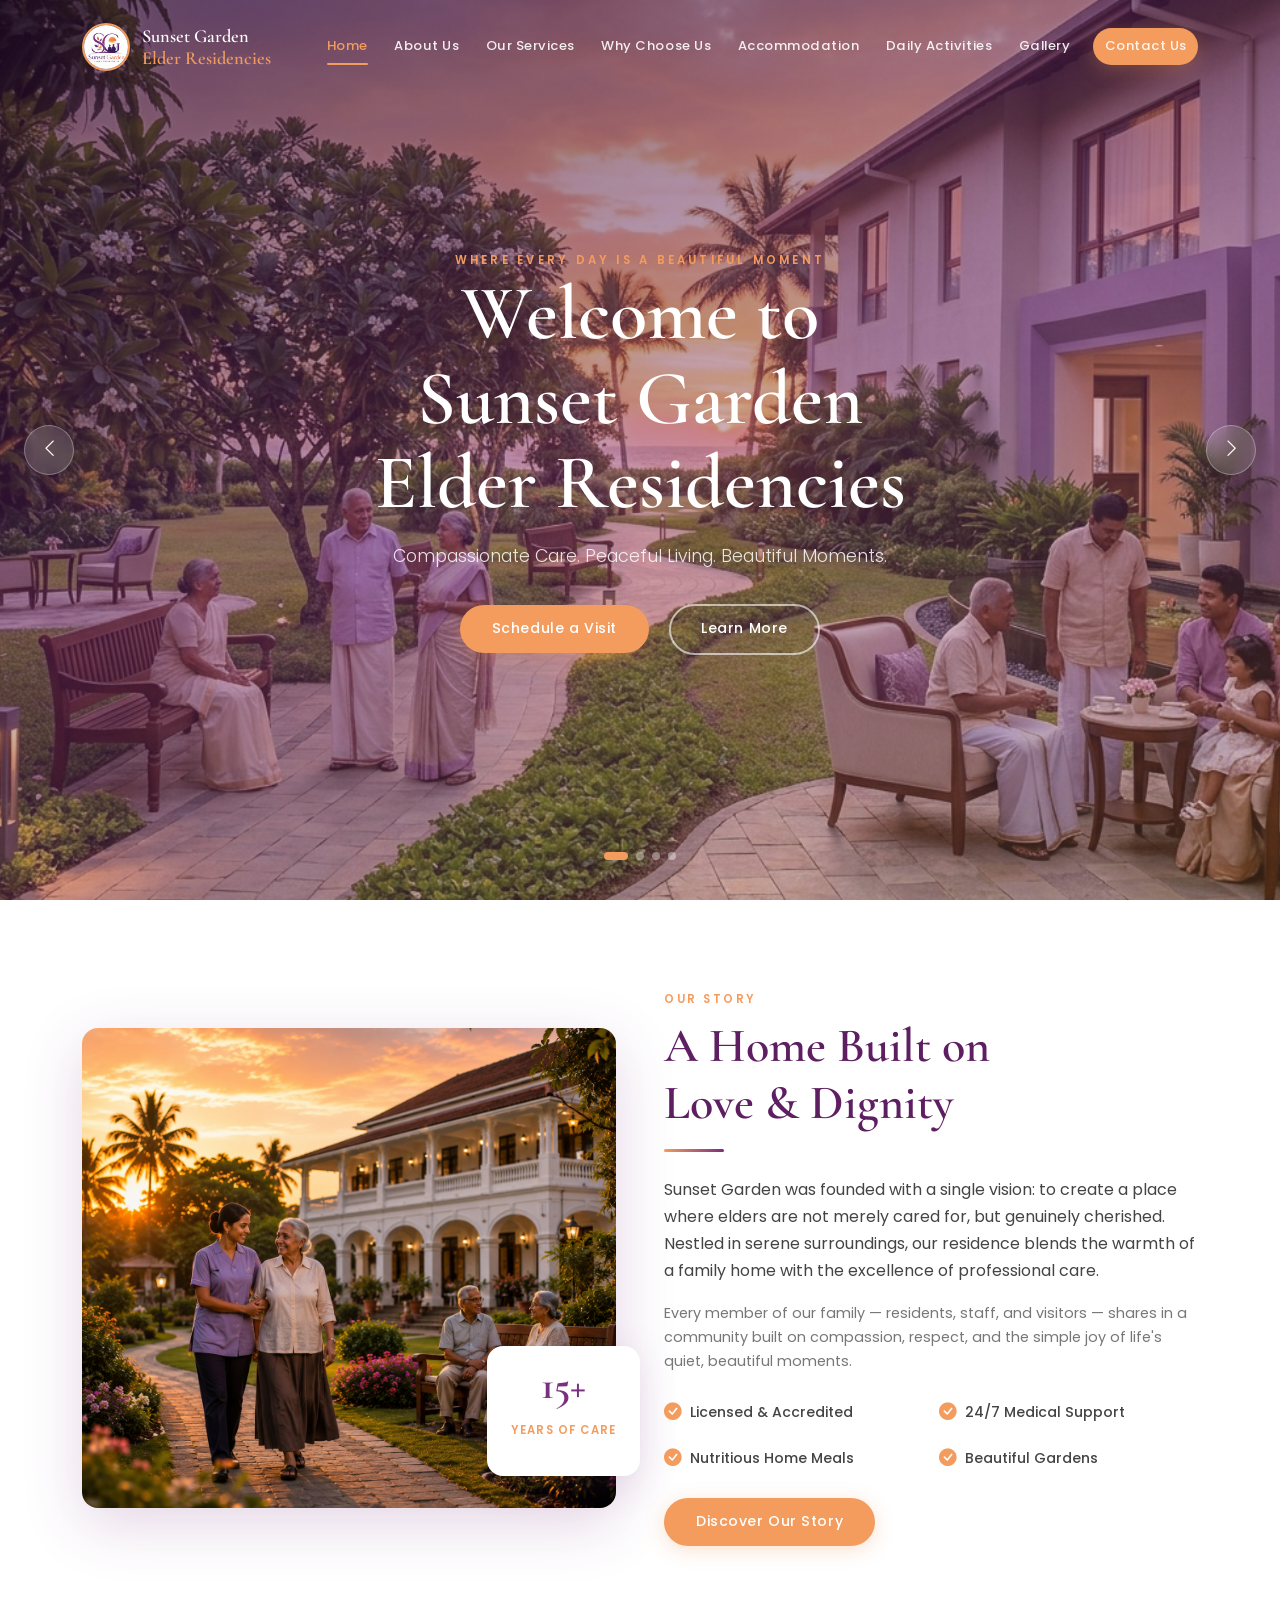
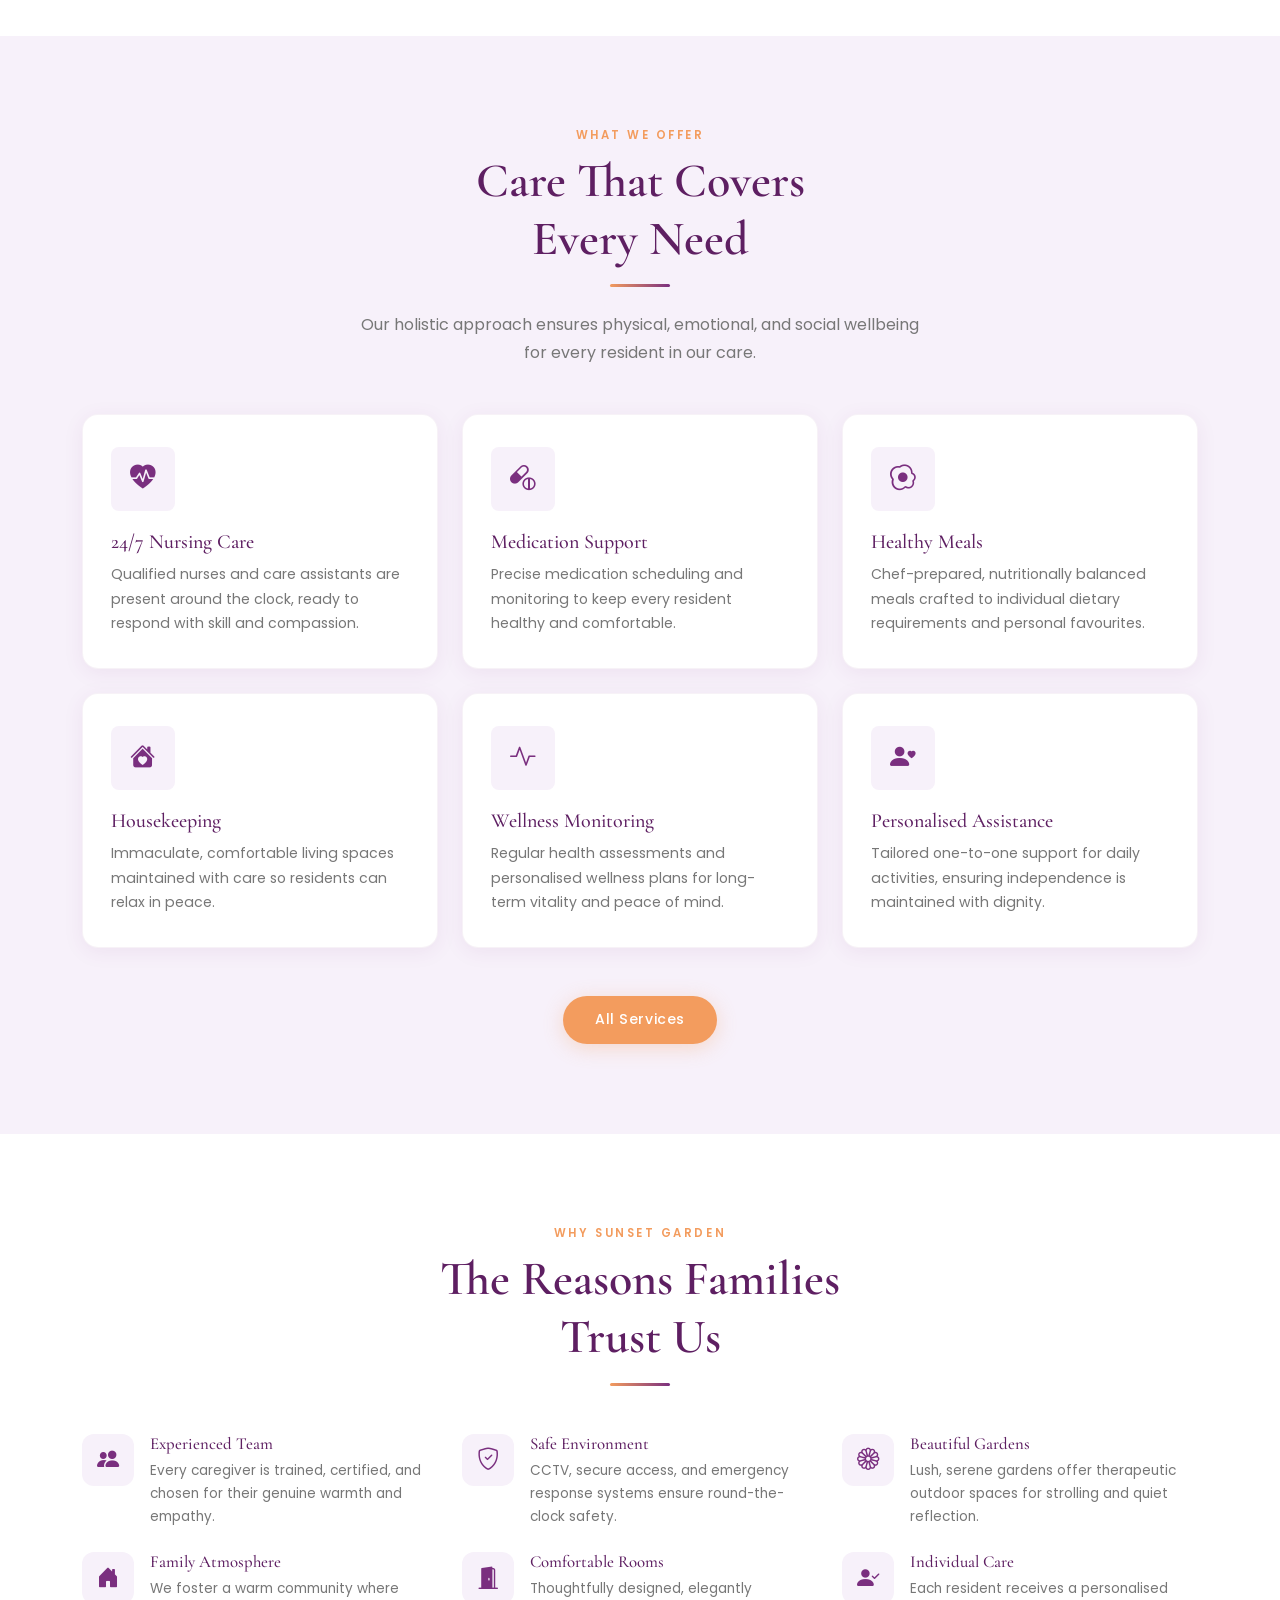
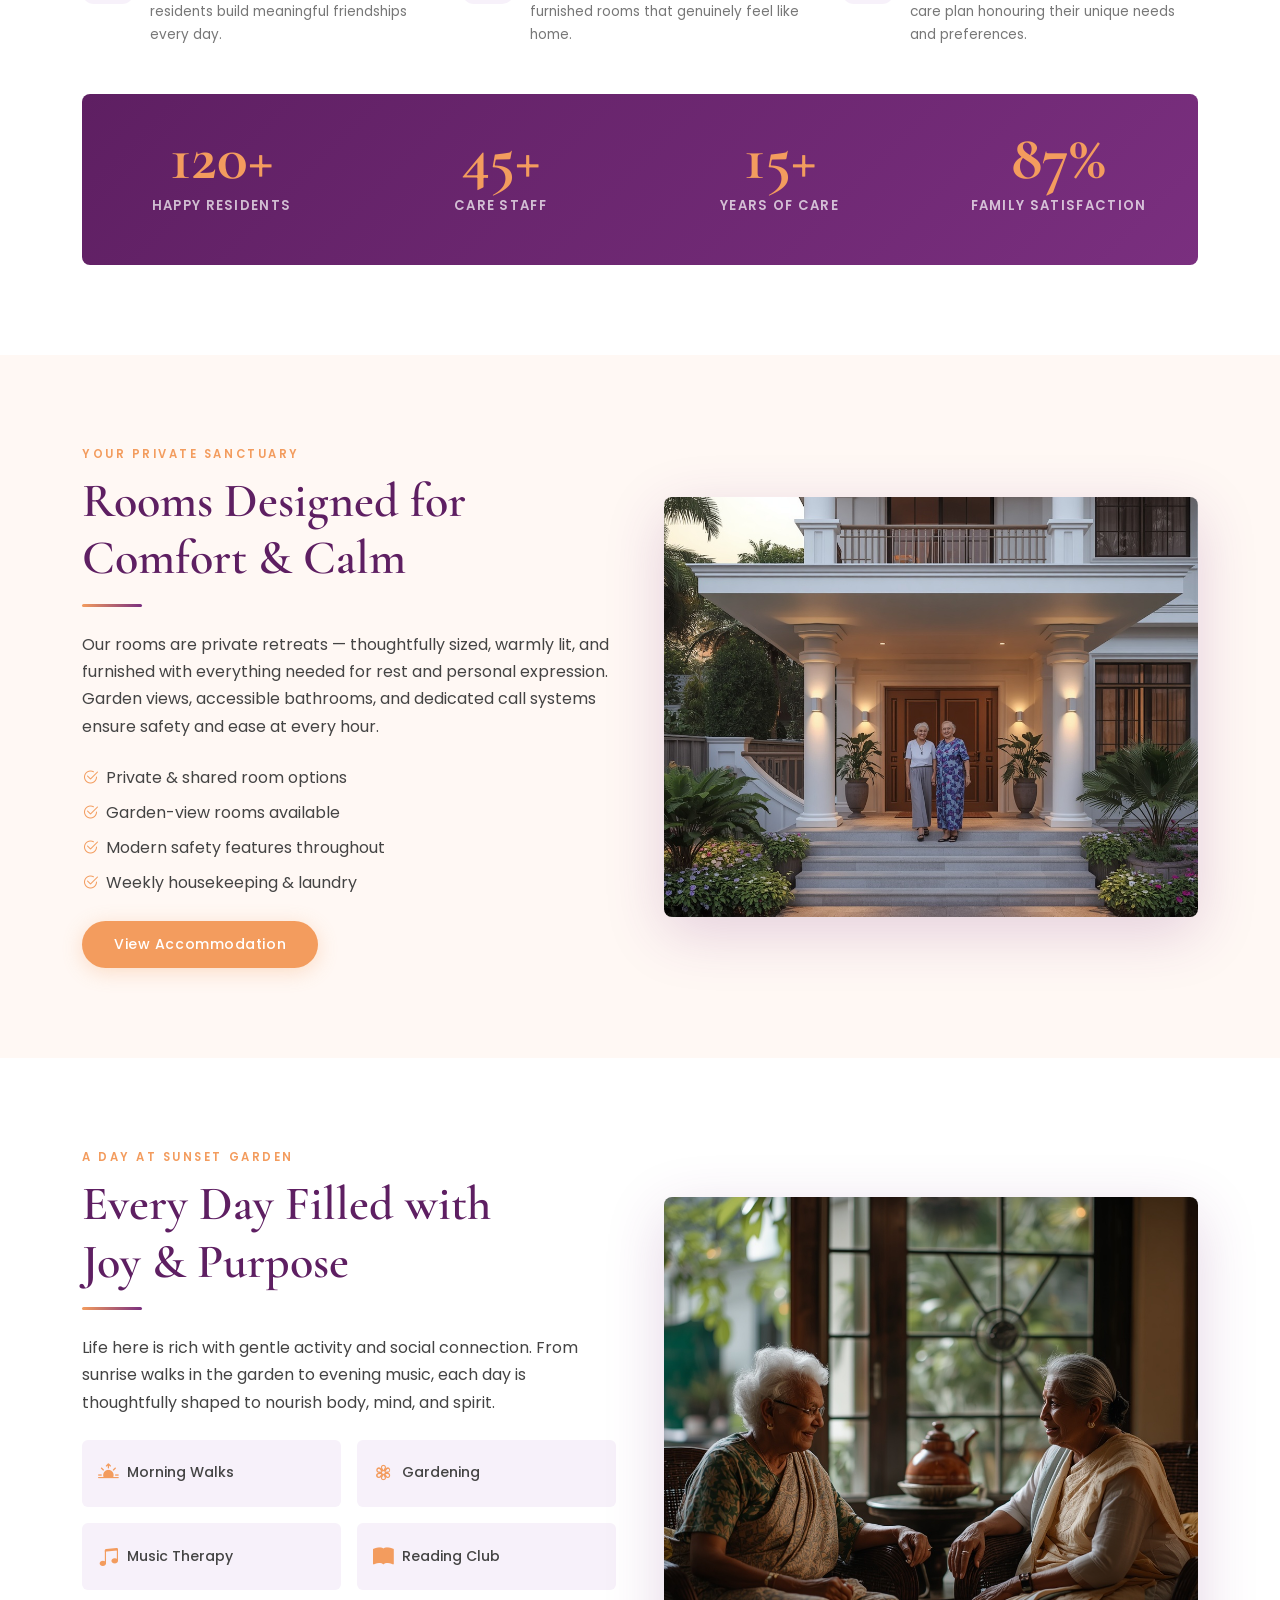
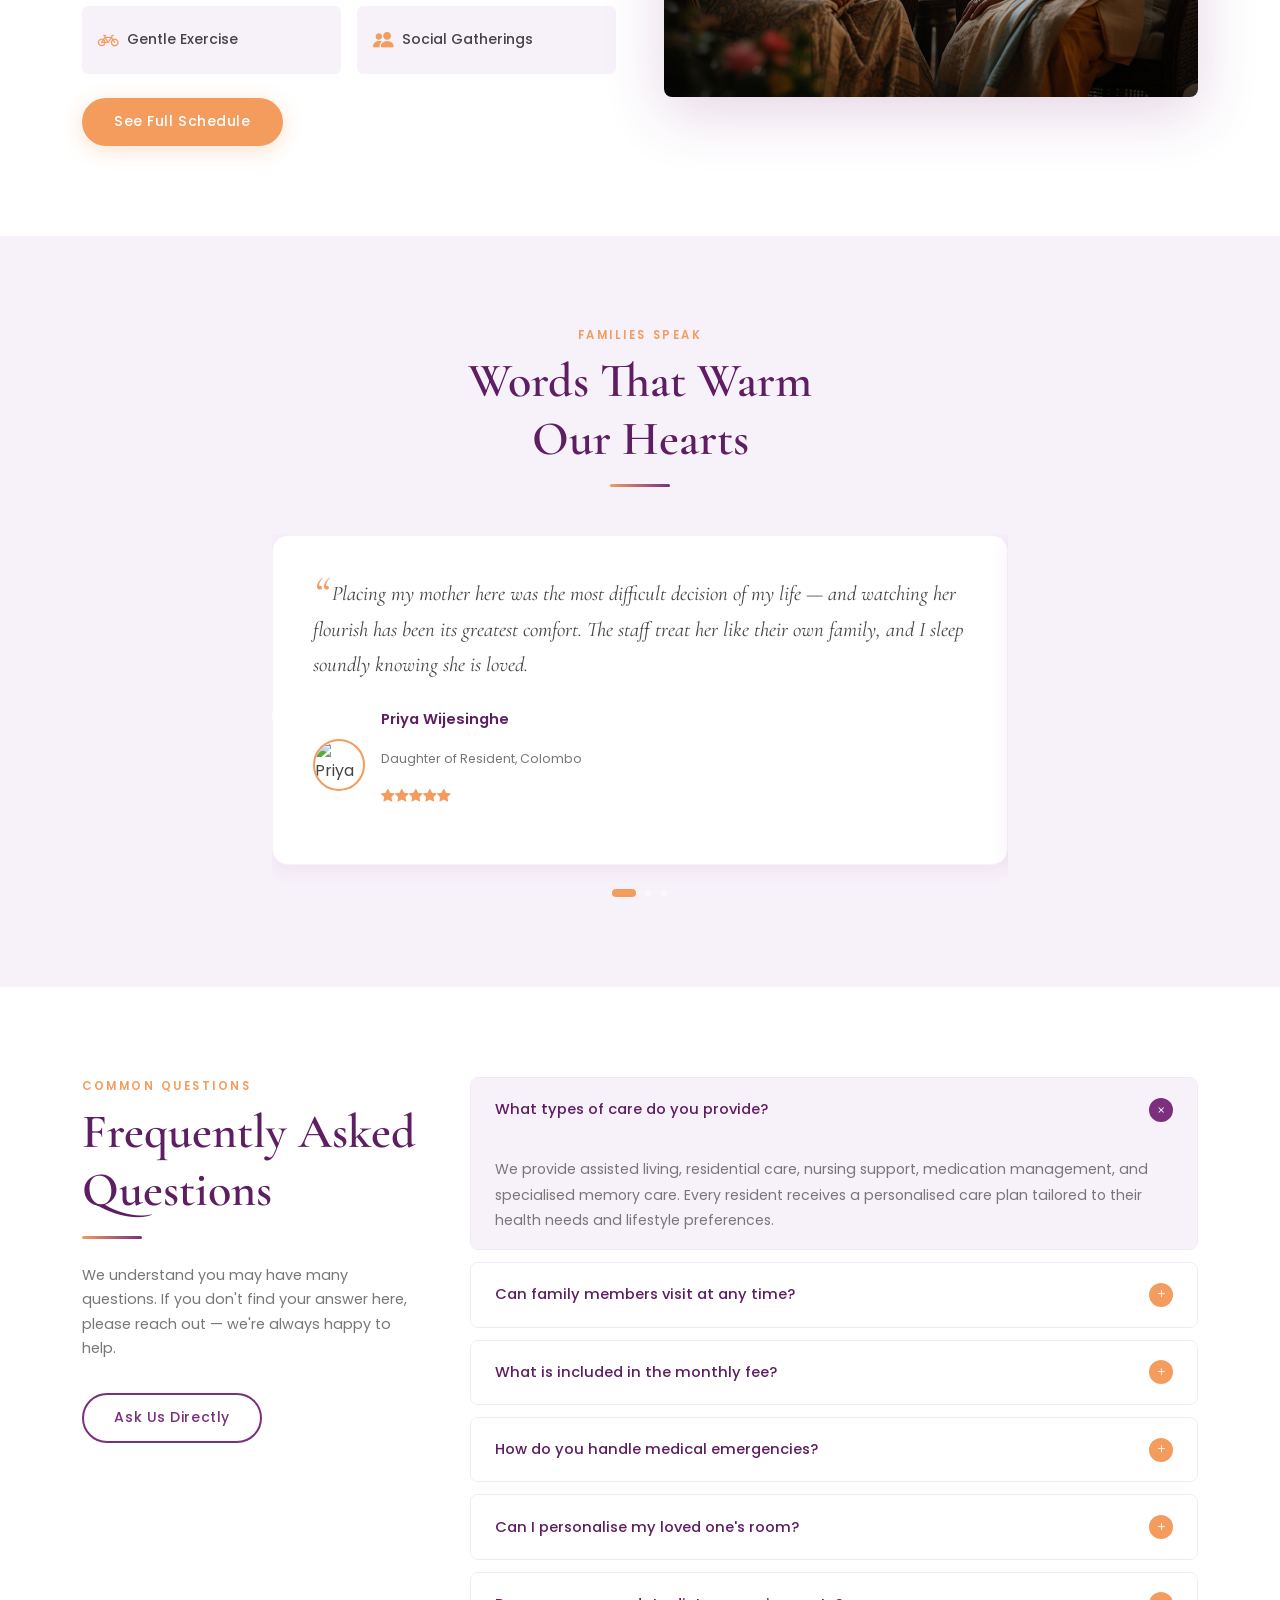
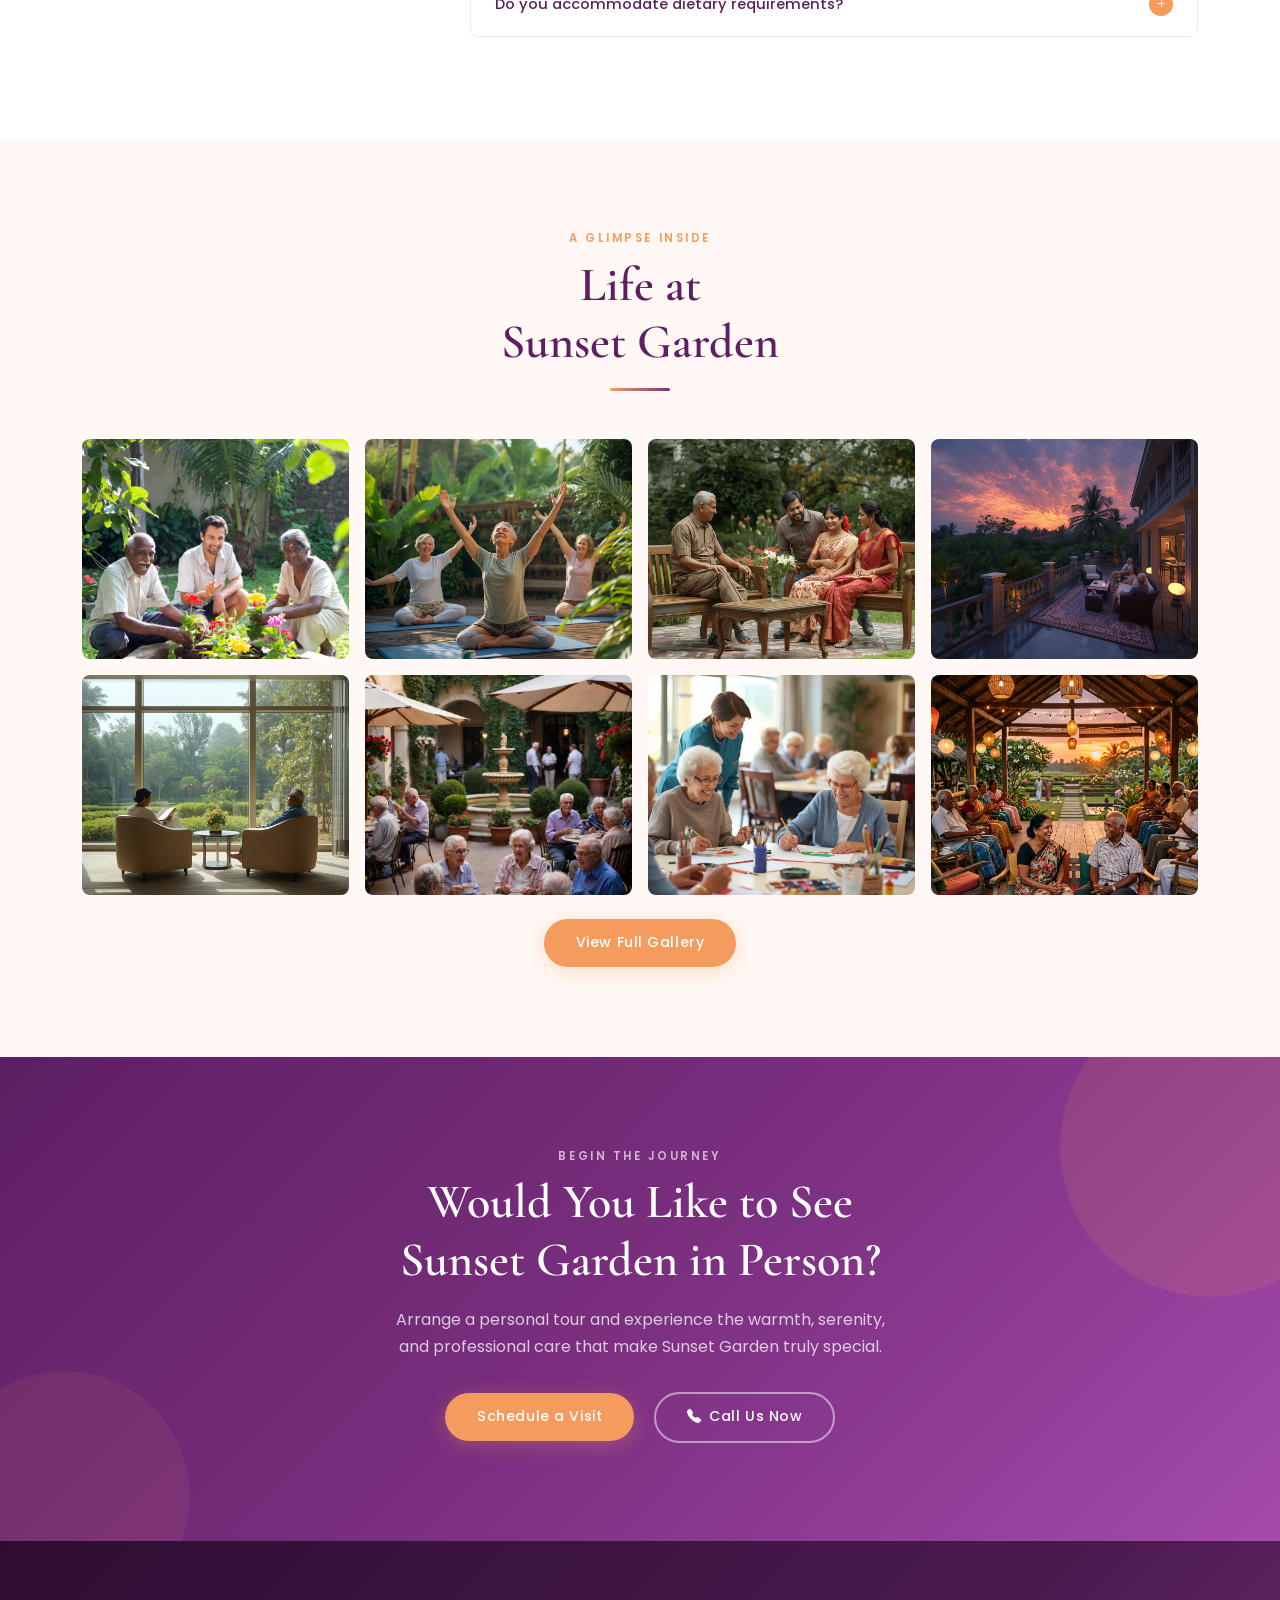
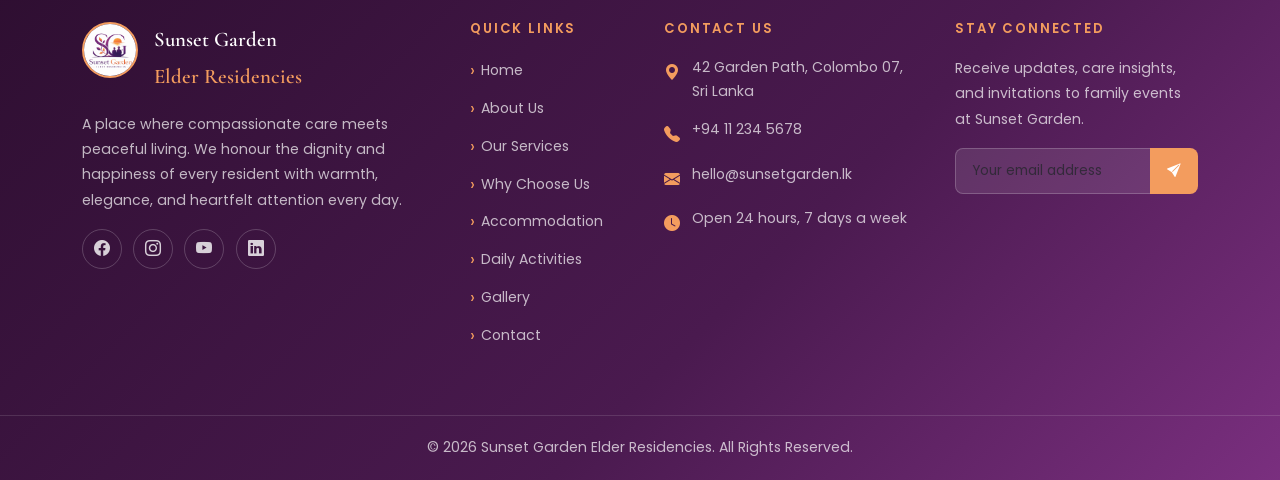
==== commit c1738f9b: "update 1" ====
--- a/index.html
+++ b/index.html
@@ -523,14 +523,14 @@
       <div class="divider"></div>
     </div>
     <div class="gallery-grid" data-aos="fade-up" data-aos-delay="100">
-      <div class="gallery-item"><img src="img/i1.jpg" alt="Gallery 1" data-lightbox="img/i1.jpg"><div class="gallery-item-overlay"><i class="bi bi-zoom-in"></i></div></div>
-      <div class="gallery-item"><img src="img/i2.jpg" alt="Gallery 2" data-lightbox="img/i2.jpg"><div class="gallery-item-overlay"><i class="bi bi-zoom-in"></i></div></div>
-      <div class="gallery-item"><img src="img/i3.jpg" alt="Gallery 3" data-lightbox="img/i3.jpg"><div class="gallery-item-overlay"><i class="bi bi-zoom-in"></i></div></div>
-      <div class="gallery-item"><img src="img/i4.jpg" alt="Gallery 4" data-lightbox="img/i4.jpg"><div class="gallery-item-overlay"><i class="bi bi-zoom-in"></i></div></div>
-      <div class="gallery-item"><img src="img/i5.jpg" alt="Gallery 5" data-lightbox="img/i5.jpg"><div class="gallery-item-overlay"><i class="bi bi-zoom-in"></i></div></div>
-      <div class="gallery-item"><img src="img/i6.jpg" alt="Gallery 6" data-lightbox="img/i6.jpg"><div class="gallery-item-overlay"><i class="bi bi-zoom-in"></i></div></div>
-      <div class="gallery-item"><img src="img/i7.jpg" alt="Gallery 7" data-lightbox="img/i7.jpg"><div class="gallery-item-overlay"><i class="bi bi-zoom-in"></i></div></div>
-      <div class="gallery-item"><img src="img/i8.jpg" alt="Gallery 8" data-lightbox="img/i8.jpg"><div class="gallery-item-overlay"><i class="bi bi-zoom-in"></i></div></div>
+      <div class="gallery-item"><img src="img/g1.jpg" alt="Gallery 1" data-lightbox="img/g1.jpg"><div class="gallery-item-overlay"><i class="bi bi-zoom-in"></i></div></div>
+      <div class="gallery-item"><img src="img/g2.jpg" alt="Gallery 2" data-lightbox="img/g2.jpg"><div class="gallery-item-overlay"><i class="bi bi-zoom-in"></i></div></div>
+      <div class="gallery-item"><img src="img/g3.jpg" alt="Gallery 3" data-lightbox="img/g3.jpg"><div class="gallery-item-overlay"><i class="bi bi-zoom-in"></i></div></div>
+      <div class="gallery-item"><img src="img/g4.jpg" alt="Gallery 4" data-lightbox="img/g4.jpg"><div class="gallery-item-overlay"><i class="bi bi-zoom-in"></i></div></div>
+      <div class="gallery-item"><img src="img/g5.jpg" alt="Gallery 5" data-lightbox="img/g5.jpg"><div class="gallery-item-overlay"><i class="bi bi-zoom-in"></i></div></div>
+      <div class="gallery-item"><img src="img/g6.jpg" alt="Gallery 6" data-lightbox="img/g6.jpg"><div class="gallery-item-overlay"><i class="bi bi-zoom-in"></i></div></div>
+      <div class="gallery-item"><img src="img/g7.jpg" alt="Gallery 7" data-lightbox="img/g7.jpg"><div class="gallery-item-overlay"><i class="bi bi-zoom-in"></i></div></div>
+      <div class="gallery-item"><img src="img/g8.png" alt="Gallery 8" data-lightbox="img/g8.jpg"><div class="gallery-item-overlay"><i class="bi bi-zoom-in"></i></div></div>
     </div>
     <div class="text-center mt-4" data-aos="fade-up">
       <a href="Gallery.html" class="btn-primary-custom">View Full Gallery</a>
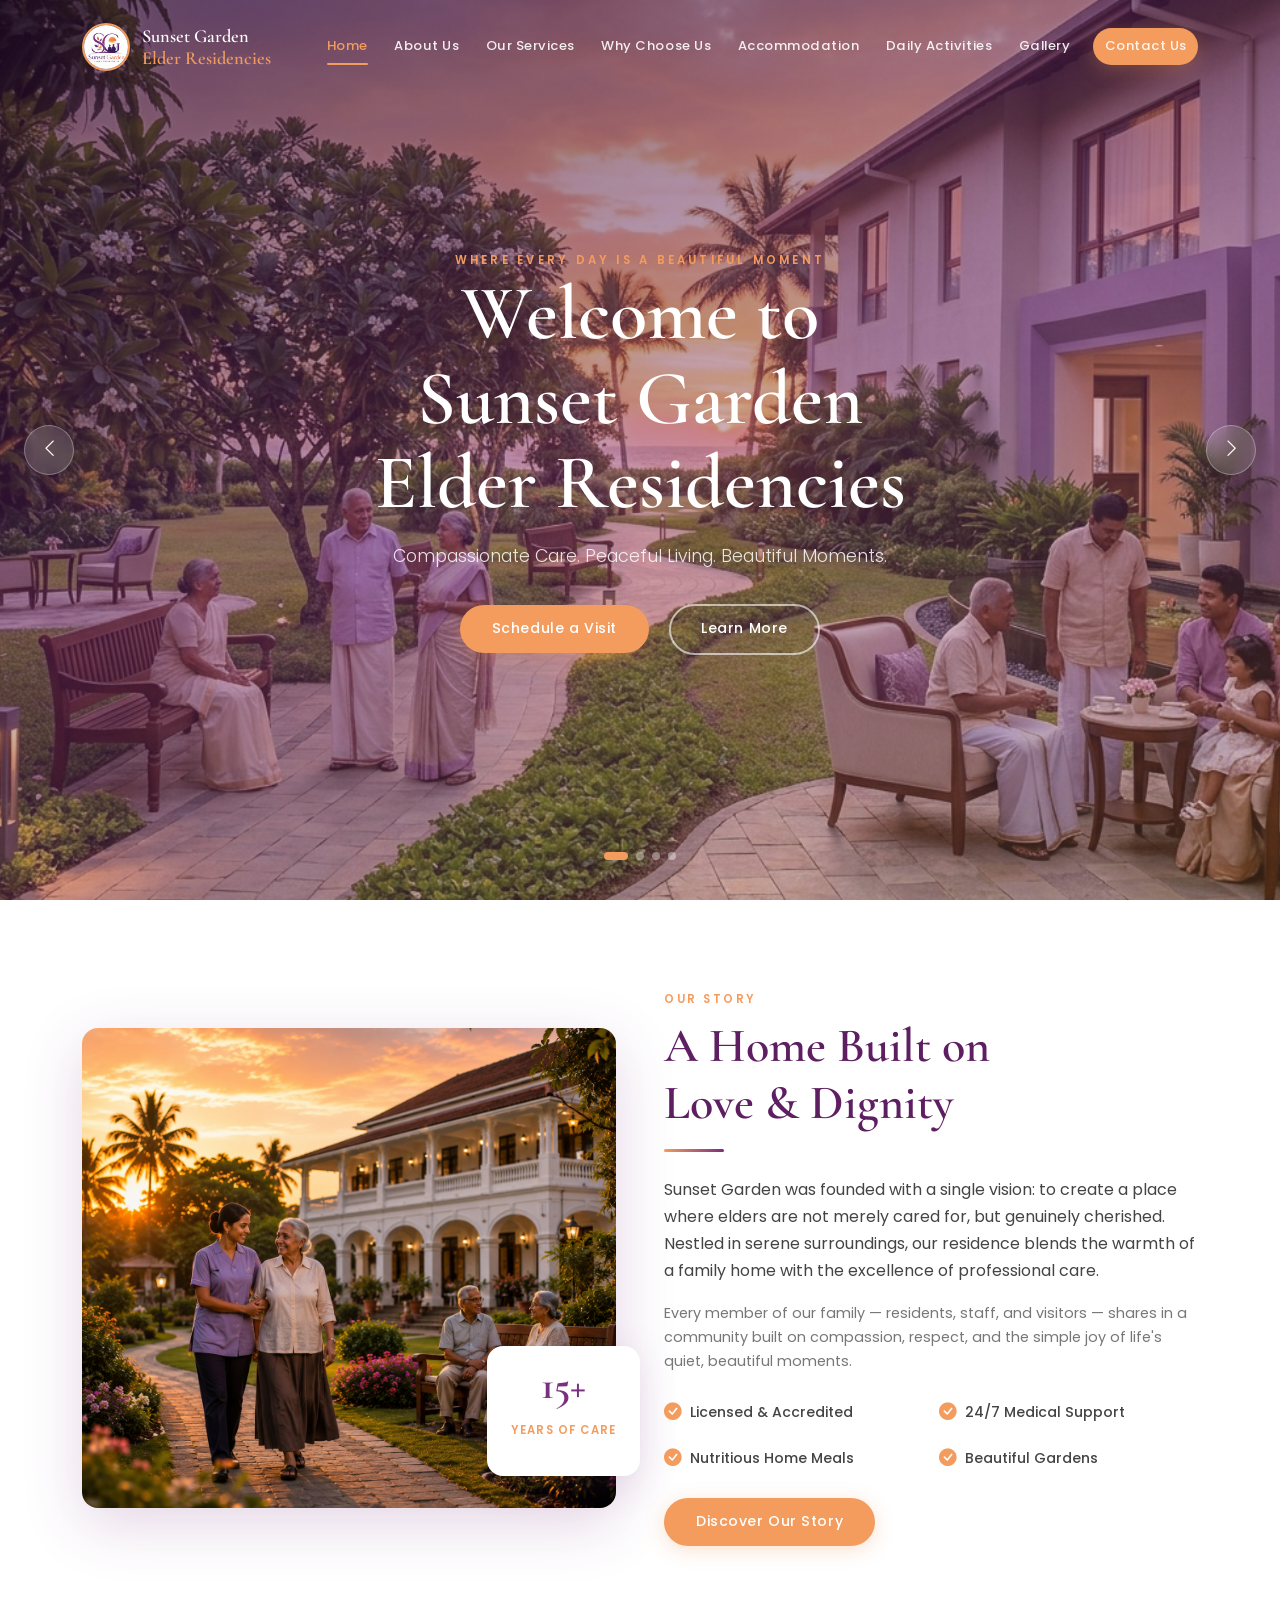
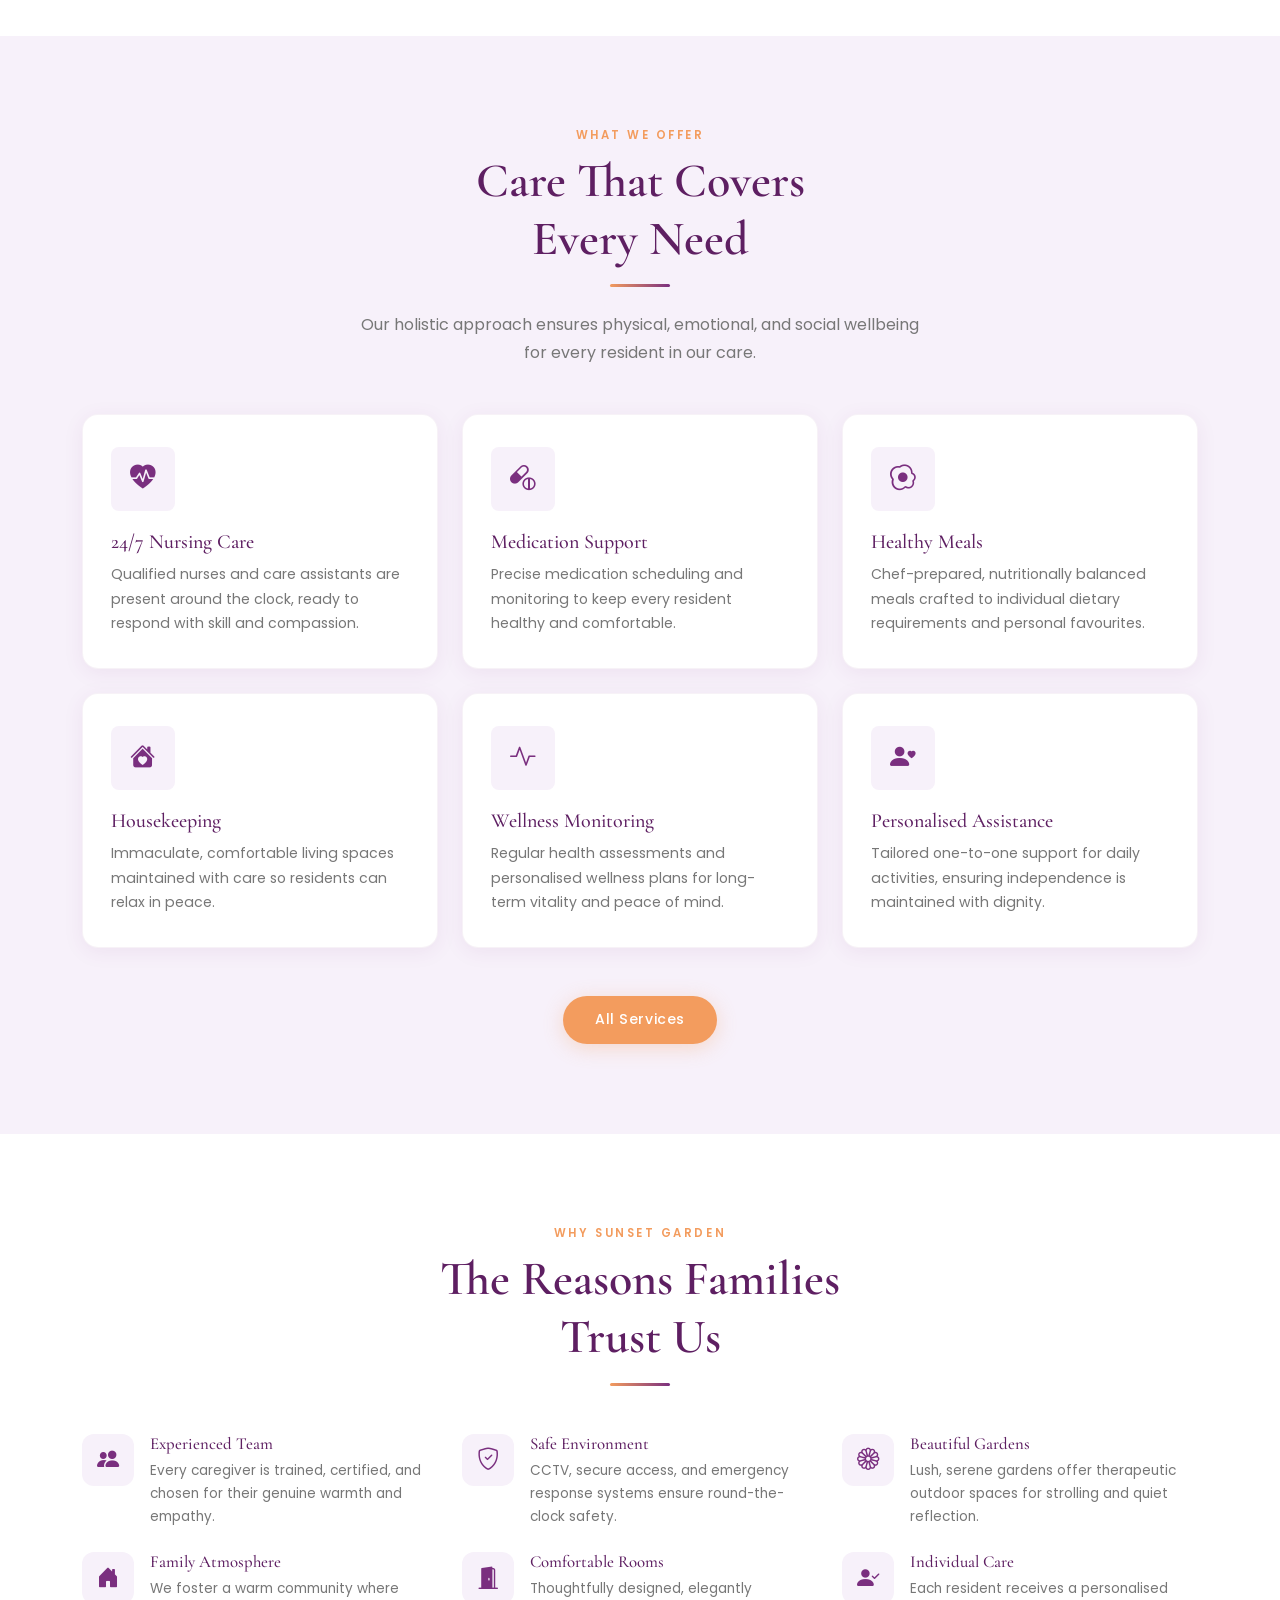
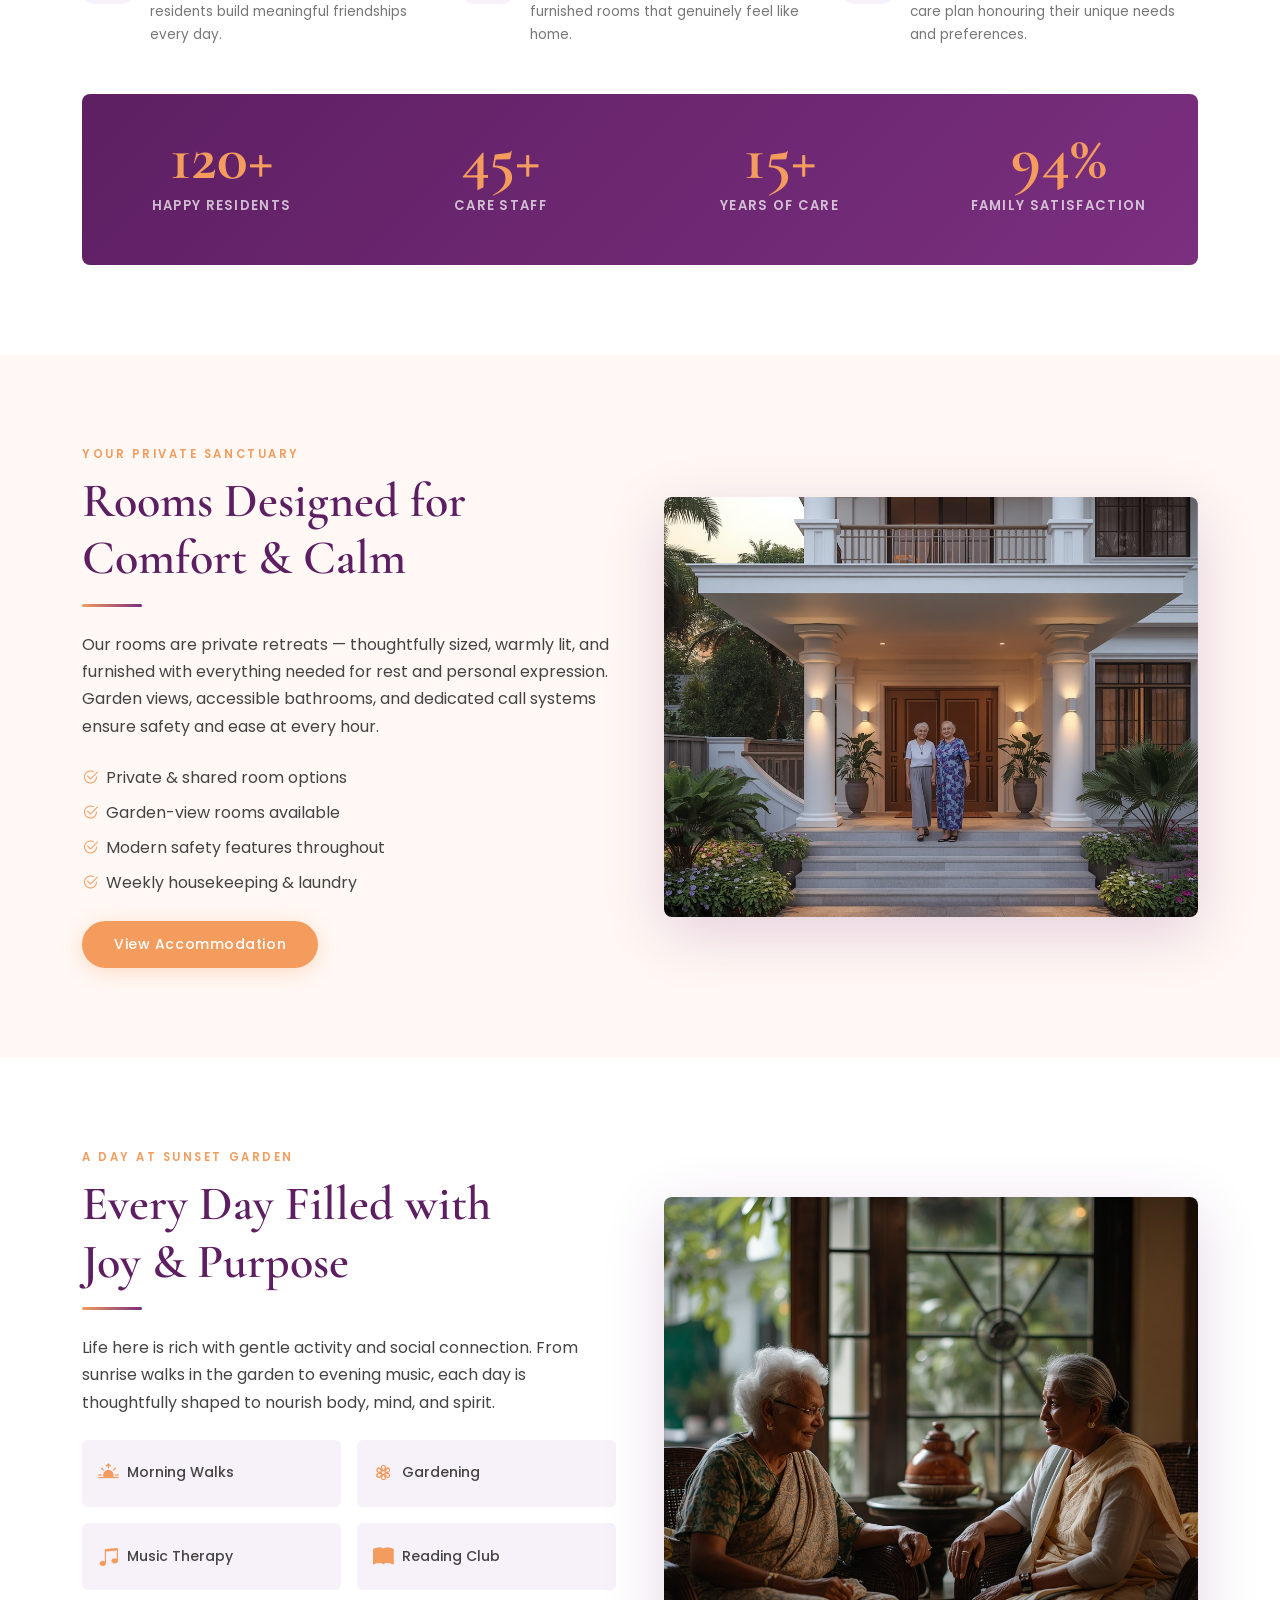
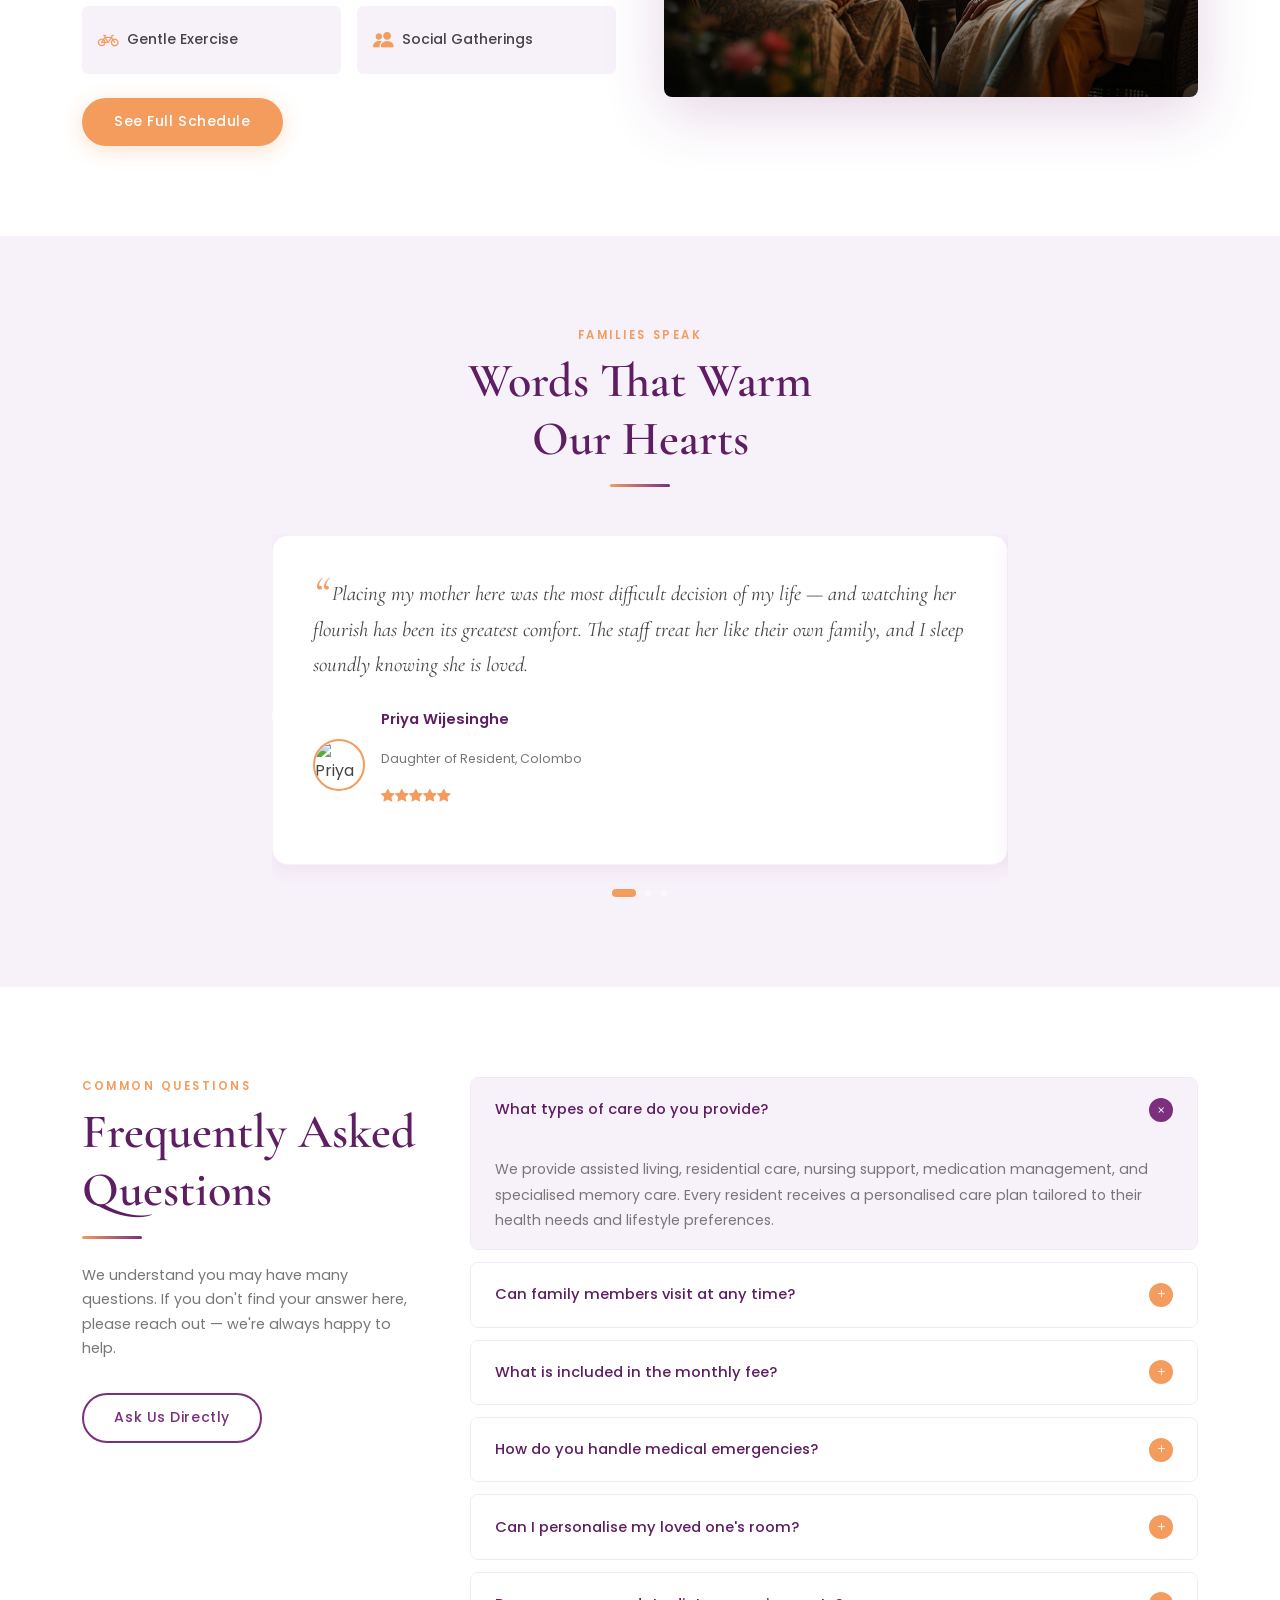
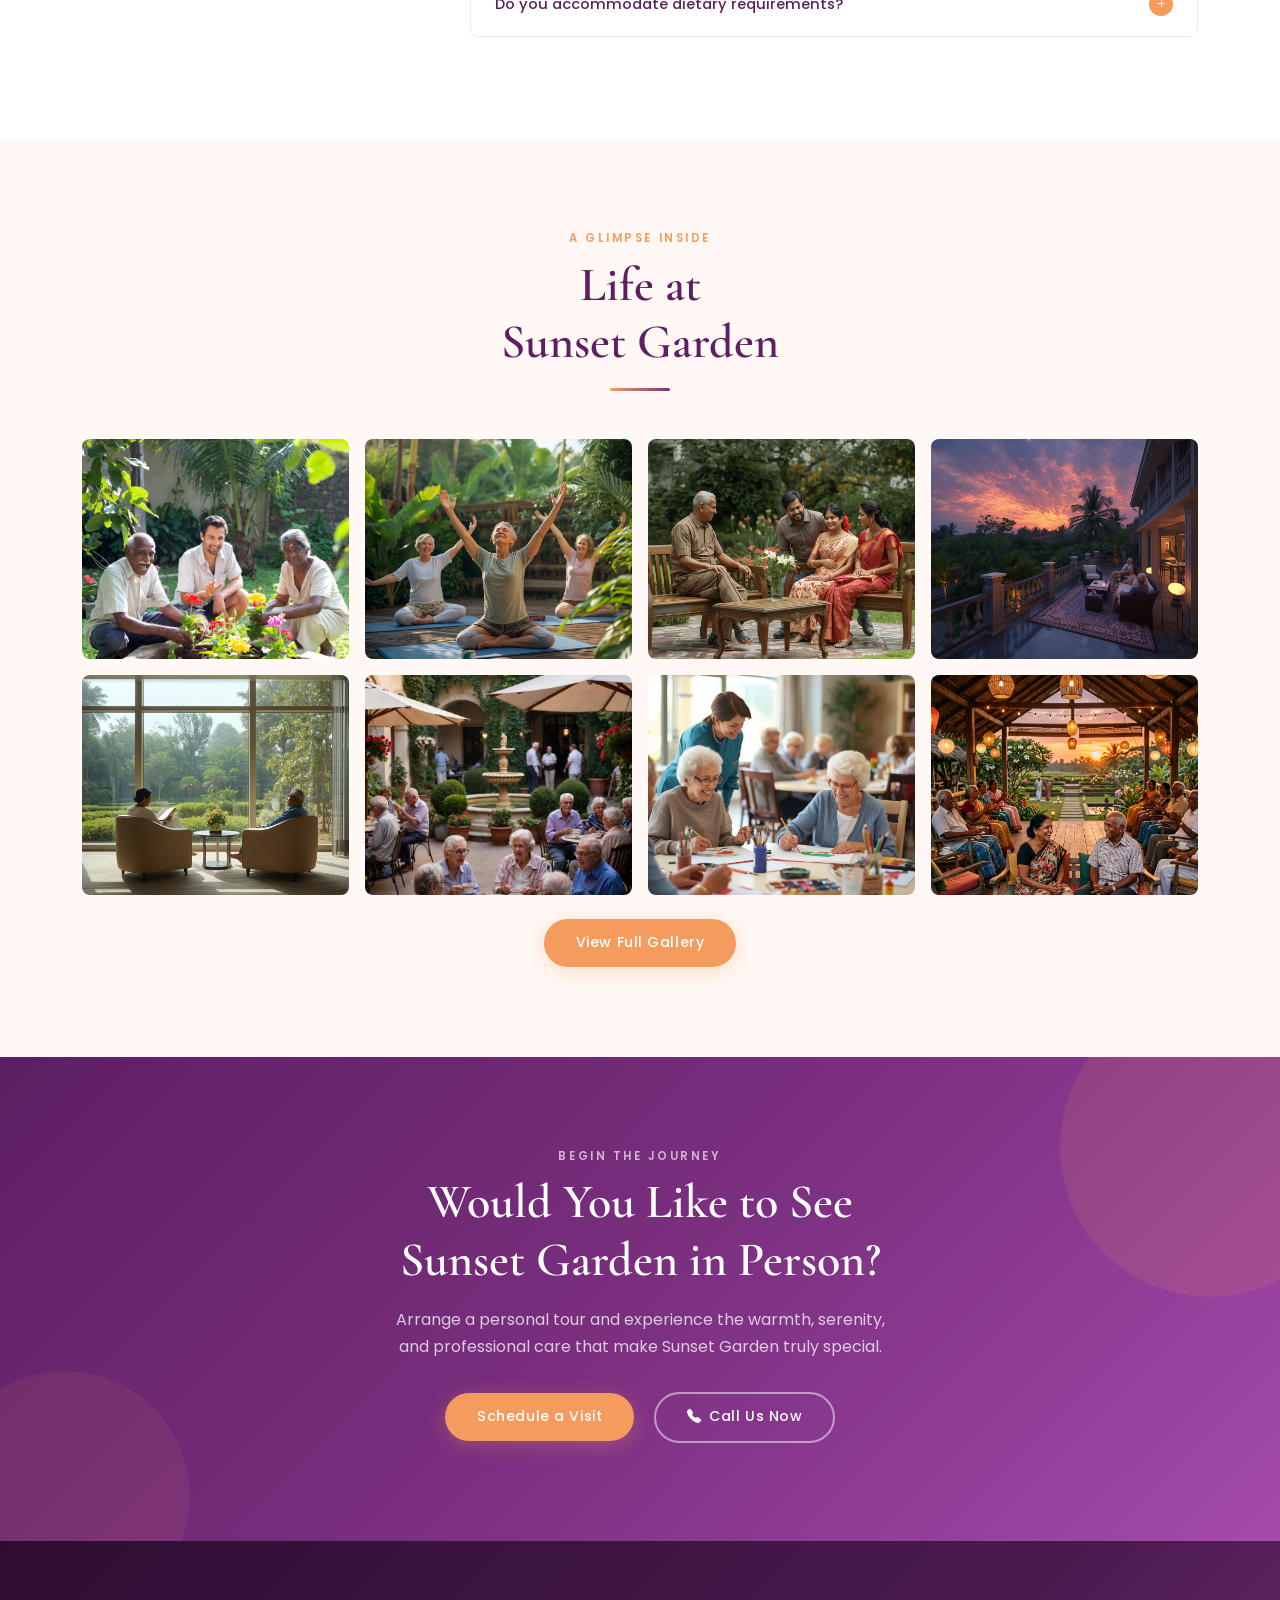
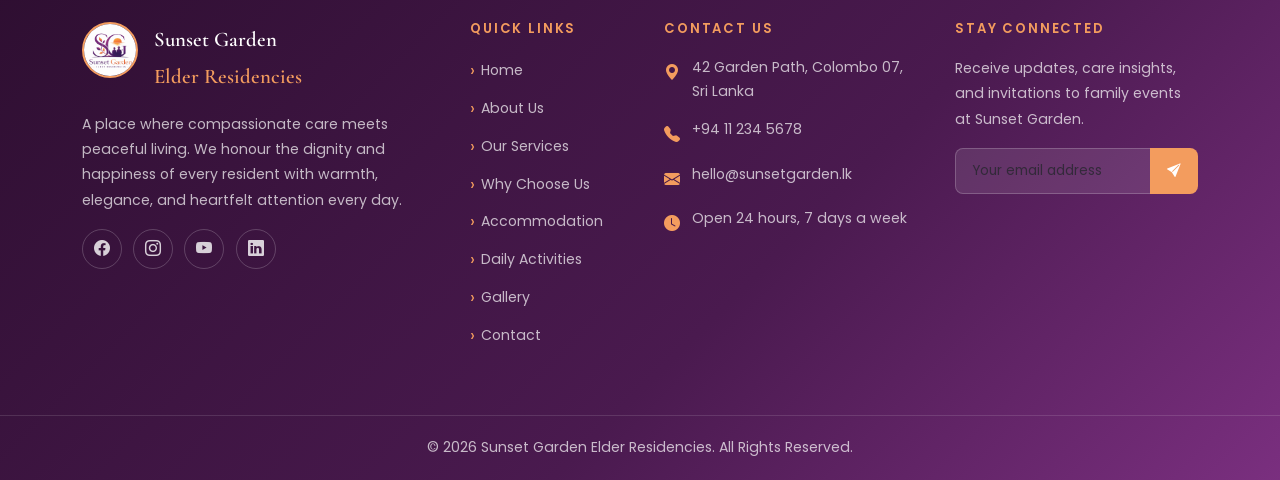
==== commit c13b4f1c: "up2" ====
--- a/index.html
+++ b/index.html
@@ -16,7 +16,7 @@
 ═══════════════════════════════════════════════ -->
 <nav id="mainNav" class="navbar navbar-expand-lg transparent">
   <div class="container">
-    <a class="navbar-brand" href="Home.html">
+    <a class="navbar-brand" href="index.html">
       <img src="img/logo.jpeg" alt="Sunset Garden Logo" class="brand-logo">
       <span class="brand-name">Sunset Garden<br><span>Elder Residencies</span></span>
     </a>
@@ -25,7 +25,7 @@
     </button>
     <div class="collapse navbar-collapse justify-content-end" id="navMenu">
       <ul class="navbar-nav align-items-lg-center gap-lg-1">
-        <li class="nav-item"><a class="nav-link active" href="Home.html">Home</a></li>
+        <li class="nav-item"><a class="nav-link active" href="index.html">Home</a></li>
         <li class="nav-item"><a class="nav-link" href="About_Us.html">About Us</a></li>
         <li class="nav-item"><a class="nav-link" href="Our_Services.html">Our Services</a></li>
         <li class="nav-item"><a class="nav-link" href="Why_Choose_Us.html">Why Choose Us</a></li>
@@ -587,7 +587,7 @@
       <div class="col-lg-2 col-md-6">
         <h5>Quick Links</h5>
         <ul class="footer-links">
-          <li><a href="Home.html">Home</a></li>
+          <li><a href="index.html">Home</a></li>
           <li><a href="About_Us.html">About Us</a></li>
           <li><a href="Our_Services.html">Our Services</a></li>
           <li><a href="Why_Choose_Us.html">Why Choose Us</a></li>
--- a/css/style.css
+++ b/css/style.css
@@ -4,1054 +4,1064 @@
    Fonts: Cormorant Garamond (headings) | Poppins (body)
    ============================================================ */
 
-@import url('https://fonts.googleapis.com/css2?family=Cormorant+Garamond:ital,wght@0,300;0,400;0,500;0,600;0,700;1,300;1,400;1,500&family=Poppins:wght@300;400;500;600&display=swap');
+   @import url('https://fonts.googleapis.com/css2?family=Cormorant+Garamond:ital,wght@0,300;0,400;0,500;0,600;0,700;1,300;1,400;1,500&family=Poppins:wght@300;400;500;600&display=swap');
 
-/* ── Design Tokens ─────────────────────────────────────────── */
-:root {
-  --purple:        #7A2F7F;
-  --purple-dark:   #5e1f62;
-  --purple-light:  #9b4ea1;
-  --orange:        #F39C5E;
-  --orange-dark:   #e07f3a;
-  --cream:         #FFF8F4;
-  --lavender:      #F7F1FA;
-  --text:          #444444;
-  --text-light:    #777;
-  --white:         #ffffff;
-  --shadow-sm:     0 4px 20px rgba(122,47,127,.08);
-  --shadow-md:     0 8px 40px rgba(122,47,127,.14);
-  --shadow-lg:     0 16px 60px rgba(122,47,127,.20);
-  --radius:        16px;
-  --radius-sm:     8px;
-  --transition:    .35s cubic-bezier(.4,0,.2,1);
-}
-
-/* ── Reset & Base ───────────────────────────────────────────── */
-*, *::before, *::after { box-sizing: border-box; margin: 0; padding: 0; }
-
-html { scroll-behavior: smooth; font-size: 16px; }
-
-body {
-  font-family: 'Poppins', sans-serif;
-  color: var(--text);
-  background: var(--white);
-  overflow-x: hidden;
-  line-height: 1.7;
-}
-
-h1, h2, h3, h4, h5, h6 {
-  font-family: 'Cormorant Garamond', serif;
-  line-height: 1.2;
-  color: var(--purple-dark);
-}
-
-img { max-width: 100%; display: block; }
-
-a { text-decoration: none; transition: color var(--transition); }
-
-/* ── Utility Classes ────────────────────────────────────────── */
-.section-pad { padding: 90px 0; }
-.section-pad-sm { padding: 60px 0; }
-
-.section-eyebrow {
-  font-family: 'Poppins', sans-serif;
-  font-size: .72rem;
-  font-weight: 600;
-  letter-spacing: .22em;
-  text-transform: uppercase;
-  color: var(--orange);
-  margin-bottom: .5rem;
-  display: block;
-}
-
-.section-title {
-  font-size: clamp(2rem, 4vw, 3rem);
-  font-weight: 600;
-  margin-bottom: 1rem;
-}
-
-.section-subtitle {
-  font-size: 1rem;
-  color: var(--text-light);
-  max-width: 560px;
-  margin: 0 auto 2.5rem;
-}
-
-.bg-cream    { background: var(--cream); }
-.bg-lavender { background: var(--lavender); }
-
-.divider {
-  width: 60px; height: 3px;
-  background: linear-gradient(90deg, var(--orange), var(--purple));
-  border-radius: 2px;
-  margin: .8rem auto 1.5rem;
-}
-
-.divider-left { margin-left: 0; }
-
-/* ── Buttons ────────────────────────────────────────────────── */
-.btn-primary-custom {
-  display: inline-block;
-  padding: .75rem 2rem;
-  background: var(--orange);
-  color: var(--white);
-  border-radius: 50px;
-  font-family: 'Poppins', sans-serif;
-  font-size: .88rem;
-  font-weight: 500;
-  letter-spacing: .04em;
-  border: none;
-  cursor: pointer;
-  transition: background var(--transition), transform var(--transition), box-shadow var(--transition);
-  box-shadow: 0 4px 20px rgba(243,156,94,.3);
-}
-.btn-primary-custom:hover {
-  background: var(--purple);
-  transform: translateY(-2px);
-  box-shadow: 0 8px 30px rgba(122,47,127,.3);
-  color: var(--white);
-}
-
-.btn-outline-custom {
-  display: inline-block;
-  padding: .72rem 1.9rem;
-  border: 2px solid var(--purple);
-  color: var(--purple);
-  border-radius: 50px;
-  font-family: 'Poppins', sans-serif;
-  font-size: .88rem;
-  font-weight: 500;
-  letter-spacing: .04em;
-  transition: all var(--transition);
-}
-.btn-outline-custom:hover {
-  background: var(--purple);
-  color: var(--white);
-  transform: translateY(-2px);
-  box-shadow: var(--shadow-md);
-}
-
-/* ── Navbar ─────────────────────────────────────────────────── */
-#mainNav {
-  position: fixed;
-  top: 0; left: 0; right: 0;
-  z-index: 1000;
-  padding: 1.1rem 0;
-  transition: all .4s ease;
-}
-
-#mainNav.transparent {
-  background: transparent;
-}
-
-#mainNav.scrolled {
-  background: rgba(255,255,255,.85);
-  backdrop-filter: blur(18px) saturate(1.6);
-  -webkit-backdrop-filter: blur(18px) saturate(1.6);
-  box-shadow: 0 2px 30px rgba(122,47,127,.12);
-  padding: .7rem 0;
-}
-
-.navbar-brand {
-  display: flex;
-  align-items: center;
-  gap: .75rem;
-}
-
-.brand-logo {
-  width: 48px; height: 48px;
-  border-radius: 50%;
-  object-fit: cover;
-  border: 2px solid var(--orange);
-}
-
-.brand-name {
-  font-family: 'Cormorant Garamond', serif;
-  font-size: 1.15rem;
-  font-weight: 600;
-  color: var(--white);
-  line-height: 1.2;
-  transition: color var(--transition);
-}
-
-.brand-name span { color: var(--orange); }
-
-#mainNav.scrolled .brand-name { color: var(--purple-dark); }
-
-.navbar-nav .nav-link {
-  font-family: 'Poppins', sans-serif;
-  font-size: .82rem;
-  font-weight: 500;
-  letter-spacing: .04em;
-  color: rgba(255,255,255,.9) !important;
-  padding: .45rem .7rem !important;
-  position: relative;
-  transition: color var(--transition);
-}
-
-#mainNav.scrolled .navbar-nav .nav-link {
-  color: var(--text) !important;
-}
-
-.navbar-nav .nav-link::after {
-  content: '';
-  position: absolute;
-  bottom: 0; left: .7rem; right: .7rem;
-  height: 2px;
-  background: var(--orange);
-  transform: scaleX(0);
-  transform-origin: center;
-  transition: transform var(--transition);
-  border-radius: 2px;
-}
-
-.navbar-nav .nav-link:hover::after,
-.navbar-nav .nav-link.active::after { transform: scaleX(1); }
-
-.navbar-nav .nav-link:hover { color: var(--orange) !important; }
-.navbar-nav .nav-link.active { color: var(--orange) !important; }
-
-/* Hamburger */
-.navbar-toggler {
-  border: 2px solid rgba(255,255,255,.6);
-  border-radius: var(--radius-sm);
-  padding: .35rem .55rem;
-}
-#mainNav.scrolled .navbar-toggler { border-color: var(--purple); }
-
-.navbar-toggler-icon {
-  background-image: url("data:image/svg+xml,%3csvg xmlns='http://www.w3.org/2000/svg' viewBox='0 0 30 30'%3e%3cpath stroke='rgba(255,255,255,0.9)' stroke-linecap='round' stroke-miterlimit='10' stroke-width='2' d='M4 7h22M4 15h22M4 23h22'/%3e%3c/svg%3e");
-}
-#mainNav.scrolled .navbar-toggler-icon {
-  background-image: url("data:image/svg+xml,%3csvg xmlns='http://www.w3.org/2000/svg' viewBox='0 0 30 30'%3e%3cpath stroke='%237A2F7F' stroke-linecap='round' stroke-miterlimit='10' stroke-width='2' d='M4 7h22M4 15h22M4 23h22'/%3e%3c/svg%3e");
-}
-
-/* Mobile nav */
-@media (max-width: 991px) {
-  #mainNav.scrolled .navbar-collapse,
-  #mainNav .navbar-collapse.show {
-    background: rgba(255,255,255,.97);
-    backdrop-filter: blur(20px);
-    border-radius: var(--radius);
-    padding: 1rem 1.5rem;
-    margin-top: .5rem;
-    box-shadow: var(--shadow-md);
-  }
-  #mainNav .navbar-collapse.show .nav-link,
-  #mainNav.scrolled .navbar-collapse .nav-link {
-    color: var(--text) !important;
-  }
-}
-
-/* ── Footer ─────────────────────────────────────────────────── */
-footer {
-  background: linear-gradient(135deg, #2d0e30 0%, #4a1a4f 60%, #7A2F7F 100%);
-  color: rgba(255,255,255,.8);
-  padding: 80px 0 0;
-}
-
-.footer-brand-logo {
-  width: 56px; height: 56px;
-  border-radius: 50%;
-  object-fit: cover;
-  border: 2px solid var(--orange);
-  margin-bottom: 1rem;
-}
-
-.footer-brand-name {
-  font-family: 'Cormorant Garamond', serif;
-  font-size: 1.3rem;
-  font-weight: 600;
-  color: var(--white);
-  margin-bottom: .5rem;
-}
-
-.footer-brand-name span { color: var(--orange); }
-
-footer h5 {
-  font-family: 'Poppins', sans-serif;
-  font-size: .82rem;
-  font-weight: 600;
-  letter-spacing: .14em;
-  text-transform: uppercase;
-  color: var(--orange);
-  margin-bottom: 1.2rem;
-}
-
-footer p { font-size: .88rem; line-height: 1.8; color: rgba(255,255,255,.7); }
-
-.footer-links { list-style: none; padding: 0; }
-.footer-links li { margin-bottom: .5rem; }
-.footer-links a {
-  color: rgba(255,255,255,.7);
-  font-size: .88rem;
-  transition: color var(--transition), padding-left var(--transition);
-  display: inline-flex; align-items: center; gap: .4rem;
-}
-.footer-links a::before {
-  content: '›';
-  color: var(--orange);
-  font-size: 1.1rem;
-  transition: transform var(--transition);
-}
-.footer-links a:hover { color: var(--orange); padding-left: 4px; }
-
-.footer-contact-item {
-  display: flex; align-items: flex-start; gap: .75rem;
-  margin-bottom: .9rem;
-  font-size: .88rem; color: rgba(255,255,255,.7);
-}
-.footer-contact-item i { color: var(--orange); font-size: 1rem; margin-top: 3px; flex-shrink: 0; }
-
-.social-links { display: flex; gap: .7rem; margin-top: .5rem; }
-.social-link {
-  width: 40px; height: 40px;
-  border-radius: 50%;
-  border: 1px solid rgba(255,255,255,.2);
-  display: flex; align-items: center; justify-content: center;
-  color: rgba(255,255,255,.8);
-  font-size: 1rem;
-  transition: all var(--transition);
-}
-.social-link:hover {
-  background: var(--orange);
-  border-color: var(--orange);
-  color: var(--white);
-  transform: translateY(-3px);
-}
-
-.footer-bottom {
-  border-top: 1px solid rgba(255,255,255,.12);
-  padding: 1.2rem 0;
-  margin-top: 3rem;
-  text-align: center;
-  font-size: .8rem;
-  color: rgba(255,255,255,.45);
-}
-
-/* ── Hero Slider ────────────────────────────────────────────── */
-#heroSlider {
-  position: relative;
-  height: 100vh;
-  min-height: 600px;
-  overflow: hidden;
-}
-
-.hero-slide {
-  position: absolute;
-  inset: 0;
-  opacity: 0;
-  transition: opacity 1.2s ease;
-  background-size: cover;
-  background-position: center;
-}
-
-.hero-slide.active { opacity: 1; z-index: 1; }
-.hero-slide.prev   { opacity: 0; z-index: 0; }
-
-/* Ken Burns */
-.hero-slide::before {
-  content: '';
-  position: absolute;
-  inset: -6%;
-  background: inherit;
-  background-size: cover;
-  background-position: center;
-  animation: kenBurns 12s ease-in-out infinite alternate;
-}
-
-@keyframes kenBurns {
-  0%   { transform: scale(1) translate(0, 0); }
-  100% { transform: scale(1.08) translate(-1%, 1%); }
-}
-
-.hero-slide.active::before { animation-play-state: running; }
-.hero-slide:not(.active)::before { animation-play-state: paused; }
-
-.hero-overlay {
-  position: absolute;
-  inset: 0;
-  background: linear-gradient(160deg, rgba(44,10,48,.62) 0%, rgba(122,47,127,.4) 50%, rgba(243,156,94,.2) 100%);
-  z-index: 2;
-}
-
-.hero-content {
-  position: absolute;
-  inset: 0;
-  z-index: 3;
-  display: flex;
-  align-items: center;
-  justify-content: center;
-  text-align: center;
-  padding: 0 1rem;
-}
-
-.hero-eyebrow {
-  font-family: 'Poppins', sans-serif;
-  font-size: .72rem;
-  font-weight: 600;
-  letter-spacing: .28em;
-  text-transform: uppercase;
-  color: var(--orange);
-  margin-bottom: 1rem;
-  opacity: 0;
-  transform: translateY(20px);
-  transition: all .8s ease .3s;
-}
-
-.hero-title {
-  font-family: 'Cormorant Garamond', serif;
-  font-size: clamp(2.5rem, 6vw, 5rem);
-  font-weight: 600;
-  color: var(--white);
-  line-height: 1.1;
-  margin-bottom: 1rem;
-  opacity: 0;
-  transform: translateY(30px);
-  transition: all .9s ease .5s;
-}
-
-.hero-subtitle {
-  font-size: clamp(.9rem, 2vw, 1.1rem);
-  color: rgba(255,255,255,.85);
-  font-weight: 300;
-  margin-bottom: 2rem;
-  max-width: 600px;
-  margin-left: auto; margin-right: auto;
-  opacity: 0;
-  transform: translateY(20px);
-  transition: all .8s ease .7s;
-}
-
-.hero-cta {
-  opacity: 0;
-  transform: translateY(20px);
-  transition: all .8s ease .9s;
-}
-
-#heroSlider.animated .hero-eyebrow,
-#heroSlider.animated .hero-title,
-#heroSlider.animated .hero-subtitle,
-#heroSlider.animated .hero-cta {
-  opacity: 1;
-  transform: translateY(0);
-}
-
-/* Slider controls */
-.hero-controls {
-  position: absolute;
-  bottom: 2.5rem;
-  left: 50%;
-  transform: translateX(-50%);
-  z-index: 4;
-  display: flex;
-  align-items: center;
-  gap: .5rem;
-}
-
-.hero-dot {
-  width: 8px; height: 8px;
-  border-radius: 50%;
-  background: rgba(255,255,255,.4);
-  cursor: pointer;
-  transition: all var(--transition);
-  border: none;
-}
-.hero-dot.active {
-  background: var(--orange);
-  width: 24px;
-  border-radius: 4px;
-}
-
-.hero-arrow {
-  position: absolute;
-  top: 50%;
-  transform: translateY(-50%);
-  z-index: 4;
-  width: 50px; height: 50px;
-  border-radius: 50%;
-  background: rgba(255,255,255,.15);
-  backdrop-filter: blur(8px);
-  border: 1px solid rgba(255,255,255,.3);
-  color: var(--white);
-  display: flex; align-items: center; justify-content: center;
-  cursor: pointer;
-  font-size: 1.2rem;
-  transition: all var(--transition);
-}
-.hero-arrow:hover { background: var(--orange); border-color: var(--orange); }
-.hero-arrow.prev { left: 1.5rem; }
-.hero-arrow.next { right: 1.5rem; }
-
-/* ── Page Hero (inner pages) ────────────────────────────────── */
-.page-hero {
-  min-height: 42vh;
-  display: flex; align-items: center;
-  position: relative;
-  overflow: hidden;
-  background: linear-gradient(135deg, var(--purple-dark) 0%, var(--purple) 60%, #c46dcb 100%);
-}
-
-.page-hero::before {
-  content: '';
-  position: absolute;
-  inset: 0;
-  background: url('../img/i1.jpg') center/cover no-repeat;
-  opacity: .12;
-}
-
-.page-hero-content {
-  position: relative;
-  z-index: 1;
-  padding: 120px 0 60px;
-  text-align: center;
-}
-
-.page-hero-content h1 {
-  font-size: clamp(2.2rem, 5vw, 4rem);
-  font-weight: 600;
-  color: var(--white);
-  margin-bottom: .5rem;
-}
-
-.page-hero-content p {
-  color: rgba(255,255,255,.75);
-  font-size: 1rem;
-  max-width: 500px; margin: 0 auto;
-}
-
-.breadcrumb {
-  justify-content: center;
-  margin-top: 1rem;
-}
-.breadcrumb-item a { color: var(--orange); }
-.breadcrumb-item.active { color: rgba(255,255,255,.65); }
-.breadcrumb-item + .breadcrumb-item::before { color: rgba(255,255,255,.4); }
-
-/* ── Cards ──────────────────────────────────────────────────── */
-.feature-card {
-  background: var(--white);
-  border-radius: var(--radius);
-  padding: 2rem 1.75rem;
-  box-shadow: var(--shadow-sm);
-  transition: transform var(--transition), box-shadow var(--transition);
-  height: 100%;
-  border: 1px solid rgba(122,47,127,.06);
-  position: relative;
-  overflow: hidden;
-}
-
-.feature-card::before {
-  content: '';
-  position: absolute;
-  top: 0; left: 0; right: 0;
-  height: 3px;
-  background: linear-gradient(90deg, var(--orange), var(--purple));
-  transform: scaleX(0);
-  transition: transform var(--transition);
-}
-
-.feature-card:hover {
-  transform: translateY(-8px);
-  box-shadow: var(--shadow-md);
-}
-.feature-card:hover::before { transform: scaleX(1); }
-
-.card-icon {
-  width: 64px; height: 64px;
-  border-radius: var(--radius-sm);
-  background: var(--lavender);
-  display: flex; align-items: center; justify-content: center;
-  font-size: 1.6rem;
-  color: var(--purple);
-  margin-bottom: 1.2rem;
-  transition: all var(--transition);
-}
-.feature-card:hover .card-icon {
-  background: var(--orange);
-  color: var(--white);
-}
-
-.feature-card h4 {
-  font-size: 1.25rem;
-  margin-bottom: .5rem;
-}
-
-.feature-card p {
-  font-size: .88rem;
-  color: var(--text-light);
-  line-height: 1.75;
-  margin: 0;
-}
-
-/* ── About Split Layout ─────────────────────────────────────── */
-.about-image-wrap {
-  position: relative;
-}
-.about-image-wrap img {
-  border-radius: var(--radius);
-  object-fit: cover;
-  width: 100%;
-  height: 480px;
-  box-shadow: var(--shadow-lg);
-}
-.about-badge {
-  position: absolute;
-  bottom: 2rem; right: -1.5rem;
-  background: var(--white);
-  border-radius: var(--radius);
-  padding: 1.2rem 1.5rem;
-  box-shadow: var(--shadow-md);
-  text-align: center;
-  min-width: 130px;
-}
-.about-badge .badge-num {
-  font-family: 'Cormorant Garamond', serif;
-  font-size: 2.5rem;
-  font-weight: 700;
-  color: var(--purple);
-  line-height: 1;
-}
-.about-badge .badge-label {
-  font-size: .72rem;
-  font-weight: 600;
-  letter-spacing: .1em;
-  text-transform: uppercase;
-  color: var(--orange);
-}
-
-/* ── Testimonial Slider ─────────────────────────────────────── */
-#testimonialSlider { position: relative; overflow: hidden; }
-
-.testimonial-track {
-  display: flex;
-  transition: transform .6s cubic-bezier(.4,0,.2,1);
-}
-
-.testimonial-card {
-  min-width: 100%;
-  padding: 2.5rem;
-  background: var(--white);
-  border-radius: var(--radius);
-  box-shadow: var(--shadow-sm);
-  border: 1px solid rgba(122,47,127,.06);
-}
-
-.testimonial-card blockquote {
-  font-family: 'Cormorant Garamond', serif;
-  font-size: 1.3rem;
-  font-style: italic;
-  color: var(--text);
-  line-height: 1.7;
-  margin-bottom: 1.5rem;
-}
-
-.testimonial-card blockquote::before { content: '\201C'; color: var(--orange); font-size: 3rem; line-height: 0; vertical-align: -.5rem; margin-right: .2rem; }
-
-.t-author { display: flex; align-items: center; gap: 1rem; }
-.t-avatar { width: 52px; height: 52px; border-radius: 50%; object-fit: cover; border: 2px solid var(--orange); }
-.t-name { font-weight: 600; font-size: .92rem; color: var(--purple-dark); }
-.t-role { font-size: .78rem; color: var(--text-light); }
-.t-stars { color: var(--orange); font-size: .85rem; margin-top: .15rem; }
-
-/* ── FAQ Accordion ──────────────────────────────────────────── */
-.faq-item {
-  border: 1px solid rgba(122,47,127,.1);
-  border-radius: var(--radius-sm);
-  margin-bottom: .75rem;
-  overflow: hidden;
-  transition: box-shadow var(--transition);
-}
-.faq-item:hover { box-shadow: var(--shadow-sm); }
-
-.faq-question {
-  width: 100%;
-  text-align: left;
-  padding: 1.2rem 1.5rem;
-  background: var(--white);
-  border: none;
-  font-family: 'Poppins', sans-serif;
-  font-size: .92rem;
-  font-weight: 500;
-  color: var(--purple-dark);
-  cursor: pointer;
-  display: flex; justify-content: space-between; align-items: center;
-  gap: 1rem;
-  transition: background var(--transition);
-}
-.faq-question:hover, .faq-item.open .faq-question {
-  background: var(--lavender);
-}
-.faq-icon {
-  width: 24px; height: 24px;
-  border-radius: 50%;
-  background: var(--orange);
-  color: var(--white);
-  display: flex; align-items: center; justify-content: center;
-  font-size: .9rem;
-  flex-shrink: 0;
-  transition: transform var(--transition);
-}
-.faq-item.open .faq-icon { transform: rotate(45deg); background: var(--purple); }
-
-.faq-answer {
-  max-height: 0;
-  overflow: hidden;
-  transition: max-height .4s ease, padding .3s ease;
-  font-size: .88rem;
-  color: var(--text-light);
-  line-height: 1.8;
-  background: var(--lavender);
-  padding: 0 1.5rem;
-}
-.faq-item.open .faq-answer { max-height: 200px; padding: 1rem 1.5rem; }
-
-/* ── Gallery Grid ───────────────────────────────────────────── */
-.gallery-grid {
-  display: grid;
-  grid-template-columns: repeat(4, 1fr);
-  gap: 1rem;
-}
-
-.gallery-item {
-  border-radius: var(--radius-sm);
-  overflow: hidden;
-  cursor: pointer;
-  position: relative;
-}
-
-.gallery-item img {
-  width: 100%;
-  height: 220px;
-  object-fit: cover;
-  transition: transform .5s ease;
-}
-
-.gallery-item:hover img { transform: scale(1.07); }
-
-.gallery-item-overlay {
-  position: absolute;
-  inset: 0;
-  background: rgba(122,47,127,.6);
-  display: flex; align-items: center; justify-content: center;
-  opacity: 0;
-  transition: opacity var(--transition);
-}
-.gallery-item:hover .gallery-item-overlay { opacity: 1; }
-.gallery-item-overlay i { color: var(--white); font-size: 2rem; }
-
-/* Masonry gallery (Gallery page) */
-.masonry-grid {
-  columns: 4;
-  column-gap: 1rem;
-}
-.masonry-item {
-  break-inside: avoid;
-  margin-bottom: 1rem;
-  border-radius: var(--radius-sm);
-  overflow: hidden;
-  cursor: pointer;
-  position: relative;
-}
-.masonry-item img { width: 100%; display: block; transition: transform .5s ease; }
-.masonry-item:hover img { transform: scale(1.05); }
-.masonry-item-overlay {
-  position: absolute;
-  inset: 0;
-  background: rgba(122,47,127,.55);
-  display: flex; align-items: center; justify-content: center;
-  opacity: 0;
-  transition: opacity var(--transition);
-}
-.masonry-item:hover .masonry-item-overlay { opacity: 1; }
-
-/* ── Lightbox ───────────────────────────────────────────────── */
-.lightbox-overlay {
-  position: fixed;
-  inset: 0;
-  background: rgba(0,0,0,.92);
-  z-index: 9999;
-  display: flex; align-items: center; justify-content: center;
-  opacity: 0;
-  pointer-events: none;
-  transition: opacity .3s ease;
-}
-.lightbox-overlay.active { opacity: 1; pointer-events: all; }
-.lightbox-img {
-  max-width: 88vw;
-  max-height: 85vh;
-  border-radius: var(--radius);
-  box-shadow: 0 20px 80px rgba(0,0,0,.5);
-  transition: transform .3s ease;
-}
-.lightbox-close {
-  position: absolute;
-  top: 1.5rem; right: 2rem;
-  font-size: 2rem;
-  color: var(--white);
-  cursor: pointer;
-  background: none; border: none;
-  transition: color var(--transition);
-}
-.lightbox-close:hover { color: var(--orange); }
-.lightbox-arrow {
-  position: absolute;
-  top: 50%;
-  transform: translateY(-50%);
-  background: rgba(255,255,255,.15);
-  border: 1px solid rgba(255,255,255,.3);
-  color: var(--white);
-  width: 50px; height: 50px;
-  border-radius: 50%;
-  display: flex; align-items: center; justify-content: center;
-  font-size: 1.2rem;
-  cursor: pointer;
-  transition: all var(--transition);
-}
-.lightbox-arrow:hover { background: var(--orange); border-color: var(--orange); }
-.lightbox-arrow.prev { left: 1.5rem; }
-.lightbox-arrow.next { right: 1.5rem; }
-
-/* ── Counters ───────────────────────────────────────────────── */
-.counter-block {
-  text-align: center;
-  padding: 2rem 1rem;
-}
-.counter-num {
-  font-family: 'Cormorant Garamond', serif;
-  font-size: clamp(2.5rem, 5vw, 4rem);
-  font-weight: 700;
-  color: var(--orange);
-  line-height: 1;
-}
-.counter-label {
-  font-size: .82rem;
-  font-weight: 600;
-  letter-spacing: .1em;
-  text-transform: uppercase;
-  color: var(--purple-dark);
-  margin-top: .3rem;
-}
-
-/* ── Timeline ───────────────────────────────────────────────── */
-.timeline { position: relative; padding-left: 2.5rem; }
-.timeline::before {
-  content: '';
-  position: absolute;
-  left: .75rem; top: 0; bottom: 0;
-  width: 2px;
-  background: linear-gradient(to bottom, var(--orange), var(--purple));
-}
-.timeline-item {
-  position: relative;
-  margin-bottom: 2.5rem;
-}
-.timeline-dot {
-  position: absolute;
-  left: -2.2rem; top: .3rem;
-  width: 16px; height: 16px;
-  border-radius: 50%;
-  background: var(--orange);
-  border: 3px solid var(--white);
-  box-shadow: 0 0 0 2px var(--orange);
-}
-.timeline-time {
-  font-size: .72rem;
-  font-weight: 600;
-  letter-spacing: .1em;
-  text-transform: uppercase;
-  color: var(--orange);
-  margin-bottom: .2rem;
-}
-.timeline-title {
-  font-size: 1.1rem;
-  font-weight: 600;
-  color: var(--purple-dark);
-  margin-bottom: .3rem;
-}
-.timeline-desc { font-size: .88rem; color: var(--text-light); line-height: 1.7; }
-
-/* ── Contact Form ───────────────────────────────────────────── */
-.contact-form-wrap {
-  background: var(--white);
-  border-radius: var(--radius);
-  padding: 2.5rem;
-  box-shadow: var(--shadow-md);
-}
-
-.form-label {
-  font-size: .82rem;
-  font-weight: 500;
-  color: var(--purple-dark);
-  margin-bottom: .35rem;
-}
-
-.form-control, .form-select {
-  border: 1.5px solid rgba(122,47,127,.15);
-  border-radius: var(--radius-sm);
-  padding: .75rem 1rem;
-  font-size: .88rem;
-  font-family: 'Poppins', sans-serif;
-  transition: border-color var(--transition), box-shadow var(--transition);
-  background: var(--cream);
-}
-.form-control:focus, .form-select:focus {
-  border-color: var(--purple);
-  box-shadow: 0 0 0 3px rgba(122,47,127,.1);
-  background: var(--white);
-  outline: none;
-}
-
-.contact-info-item {
-  display: flex; align-items: flex-start; gap: 1rem;
-  margin-bottom: 1.5rem;
-}
-.contact-icon {
-  width: 48px; height: 48px;
-  border-radius: var(--radius-sm);
-  background: var(--lavender);
-  display: flex; align-items: center; justify-content: center;
-  font-size: 1.2rem;
-  color: var(--purple);
-  flex-shrink: 0;
-  transition: all var(--transition);
-}
-.contact-info-item:hover .contact-icon {
-  background: var(--orange);
-  color: var(--white);
-}
-
-/* ── Map Placeholder ────────────────────────────────────────── */
-.map-placeholder {
-  background: linear-gradient(135deg, var(--lavender), #ede0f0);
-  border-radius: var(--radius);
-  height: 280px;
-  display: flex; align-items: center; justify-content: center;
-  border: 2px dashed rgba(122,47,127,.2);
-  margin-top: 2rem;
-}
-.map-placeholder p { color: var(--purple); font-size: .9rem; }
-
-/* ── CTA Banner ─────────────────────────────────────────────── */
-.cta-section {
-  background: linear-gradient(135deg, var(--purple-dark) 0%, var(--purple) 50%, #a44aab 100%);
-  position: relative;
-  overflow: hidden;
-}
-.cta-section::before {
-  content: '';
-  position: absolute;
-  top: -60px; right: -80px;
-  width: 300px; height: 300px;
-  background: var(--orange);
-  opacity: .12;
-  border-radius: 50%;
-}
-.cta-section::after {
-  content: '';
-  position: absolute;
-  bottom: -80px; left: -60px;
-  width: 250px; height: 250px;
-  background: var(--orange);
-  opacity: .08;
-  border-radius: 50%;
-}
-
-/* ── Scroll Animations ──────────────────────────────────────── */
-[data-aos] { opacity: 0; transition-property: opacity, transform; }
-
-[data-aos="fade-up"]    { transform: translateY(40px); }
-[data-aos="fade-down"]  { transform: translateY(-40px); }
-[data-aos="fade-left"]  { transform: translateX(40px); }
-[data-aos="fade-right"] { transform: translateX(-40px); }
-[data-aos="zoom-in"]    { transform: scale(.9); }
-
-[data-aos].aos-animate  { opacity: 1; transform: translate(0) scale(1); }
-
-/* ── Floating Decoration ────────────────────────────────────── */
-.float-decor {
-  position: absolute;
-  border-radius: 50%;
-  opacity: .06;
-  pointer-events: none;
-  animation: floatDecor 8s ease-in-out infinite;
-}
-@keyframes floatDecor {
-  0%, 100% { transform: translateY(0) rotate(0deg); }
-  50%       { transform: translateY(-20px) rotate(10deg); }
-}
-
-/* ── Staff Cards ────────────────────────────────────────────── */
-.staff-card {
-  text-align: center;
-  background: var(--white);
-  border-radius: var(--radius);
-  padding: 2rem 1.5rem 1.5rem;
-  box-shadow: var(--shadow-sm);
-  transition: transform var(--transition), box-shadow var(--transition);
-  border: 1px solid rgba(122,47,127,.06);
-}
-.staff-card:hover { transform: translateY(-6px); box-shadow: var(--shadow-md); }
-.staff-avatar {
-  width: 90px; height: 90px;
-  border-radius: 50%;
-  object-fit: cover;
-  border: 3px solid var(--orange);
-  margin: 0 auto 1rem;
-}
-.staff-name { font-size: 1.15rem; font-weight: 600; color: var(--purple-dark); margin-bottom: .2rem; }
-.staff-role { font-size: .8rem; color: var(--orange); font-weight: 600; letter-spacing: .06em; text-transform: uppercase; }
-
-/* ── Service Detail Cards ───────────────────────────────────── */
-.service-card {
-  background: var(--white);
-  border-radius: var(--radius);
-  overflow: hidden;
-  box-shadow: var(--shadow-sm);
-  transition: transform var(--transition), box-shadow var(--transition);
-  border: 1px solid rgba(122,47,127,.06);
-  height: 100%;
-}
-.service-card:hover { transform: translateY(-8px); box-shadow: var(--shadow-lg); }
-.service-card-body { padding: 1.75rem; }
-.service-card-icon {
-  font-size: 2.5rem;
-  color: var(--purple);
-  margin-bottom: 1rem;
-  display: block;
-  transition: color var(--transition);
-}
-.service-card:hover .service-card-icon { color: var(--orange); }
-.service-card h4 { font-size: 1.2rem; margin-bottom: .5rem; }
-.service-card p { font-size: .88rem; color: var(--text-light); line-height: 1.75; }
-
-/* ── Responsive ─────────────────────────────────────────────── */
-@media (max-width: 991px) {
-  .section-pad { padding: 70px 0; }
-  .gallery-grid { grid-template-columns: repeat(2, 1fr); }
-  .masonry-grid  { columns: 2; }
-  .about-badge   { right: .5rem; bottom: 1rem; }
-}
-
-@media (max-width: 767px) {
-  .section-pad { padding: 55px 0; }
-  .gallery-grid { grid-template-columns: repeat(2, 1fr); }
-  .gallery-item img { height: 160px; }
-  .masonry-grid { columns: 2; }
-  .hero-arrow   { width: 38px; height: 38px; font-size: 1rem; }
-  .hero-arrow.prev { left: .75rem; }
-  .hero-arrow.next { right: .75rem; }
-  .about-badge  { display: none; }
-  .contact-form-wrap { padding: 1.5rem; }
-  .timeline { padding-left: 2rem; }
-}
-
-@media (max-width: 480px) {
-  .gallery-grid { grid-template-columns: 1fr 1fr; }
-  .masonry-grid { columns: 1; }
-}
-
-/* ── Reduced motion ─────────────────────────────────────────── */
-@media (prefers-reduced-motion: reduce) {
-  *, *::before, *::after { animation-duration: 0.01ms !important; transition-duration: 0.01ms !important; }
-}
+   /* ── Design Tokens ─────────────────────────────────────────── */
+   :root {
+     --purple:        #7A2F7F;
+     --purple-dark:   #5e1f62;
+     --purple-light:  #9b4ea1;
+     --orange:        #F39C5E;
+     --orange-dark:   #e07f3a;
+     --cream:         #FFF8F4;
+     --lavender:      #F7F1FA;
+     --text:          #444444;
+     --text-light:    #777;
+     --white:         #ffffff;
+     --shadow-sm:     0 4px 20px rgba(122,47,127,.08);
+     --shadow-md:     0 8px 40px rgba(122,47,127,.14);
+     --shadow-lg:     0 16px 60px rgba(122,47,127,.20);
+     --radius:        16px;
+     --radius-sm:     8px;
+     --transition:    .35s cubic-bezier(.4,0,.2,1);
+   }
+   
+   /* ── Reset & Base ───────────────────────────────────────────── */
+   *, *::before, *::after { box-sizing: border-box; margin: 0; padding: 0; }
+   
+   html { scroll-behavior: smooth; font-size: 16px; }
+   
+   body {
+     font-family: 'Poppins', sans-serif;
+     color: var(--text);
+     background: var(--white);
+     overflow-x: hidden;
+     line-height: 1.7;
+   }
+   
+   h1, h2, h3, h4, h5, h6 {
+     font-family: 'Cormorant Garamond', serif;
+     line-height: 1.2;
+     color: var(--purple-dark);
+   }
+   
+   img { max-width: 100%; display: block; }
+   
+   a { text-decoration: none; transition: color var(--transition); }
+   
+   /* ── Utility Classes ────────────────────────────────────────── */
+   .section-pad { padding: 90px 0; }
+   .section-pad-sm { padding: 60px 0; }
+   
+   .section-eyebrow {
+     font-family: 'Poppins', sans-serif;
+     font-size: .72rem;
+     font-weight: 600;
+     letter-spacing: .22em;
+     text-transform: uppercase;
+     color: var(--orange);
+     margin-bottom: .5rem;
+     display: block;
+   }
+   
+   .section-title {
+     font-size: clamp(2rem, 4vw, 3rem);
+     font-weight: 600;
+     margin-bottom: 1rem;
+   }
+   
+   .section-subtitle {
+     font-size: 1rem;
+     color: var(--text-light);
+     max-width: 560px;
+     margin: 0 auto 2.5rem;
+   }
+   
+   .bg-cream    { background: var(--cream); }
+   .bg-lavender { background: var(--lavender); }
+   
+   .divider {
+     width: 60px; height: 3px;
+     background: linear-gradient(90deg, var(--orange), var(--purple));
+     border-radius: 2px;
+     margin: .8rem auto 1.5rem;
+   }
+   
+   .divider-left { margin-left: 0; }
+   
+   /* ── Buttons ────────────────────────────────────────────────── */
+   .btn-primary-custom {
+     display: inline-block;
+     padding: .75rem 2rem;
+     background: var(--orange);
+     color: var(--white);
+     border-radius: 50px;
+     font-family: 'Poppins', sans-serif;
+     font-size: .88rem;
+     font-weight: 500;
+     letter-spacing: .04em;
+     border: none;
+     cursor: pointer;
+     transition: background var(--transition), transform var(--transition), box-shadow var(--transition);
+     box-shadow: 0 4px 20px rgba(243,156,94,.3);
+   }
+   .btn-primary-custom:hover {
+     background: var(--purple);
+     transform: translateY(-2px);
+     box-shadow: 0 8px 30px rgba(122,47,127,.3);
+     color: var(--white);
+   }
+   
+   .btn-outline-custom {
+     display: inline-block;
+     padding: .72rem 1.9rem;
+     border: 2px solid var(--purple);
+     color: var(--purple);
+     border-radius: 50px;
+     font-family: 'Poppins', sans-serif;
+     font-size: .88rem;
+     font-weight: 500;
+     letter-spacing: .04em;
+     transition: all var(--transition);
+   }
+   .btn-outline-custom:hover {
+     background: var(--purple);
+     color: var(--white);
+     transform: translateY(-2px);
+     box-shadow: var(--shadow-md);
+   }
+   
+   /* ── Navbar ─────────────────────────────────────────────────── */
+   #mainNav {
+     position: fixed;
+     top: 0; left: 0; right: 0;
+     z-index: 1000;
+     padding: 1.1rem 0;
+     transition: all .4s ease;
+   }
+   
+   #mainNav.transparent {
+     background: transparent;
+   }
+   
+   #mainNav.scrolled {
+     background: rgba(255,255,255,.85);
+     backdrop-filter: blur(18px) saturate(1.6);
+     -webkit-backdrop-filter: blur(18px) saturate(1.6);
+     box-shadow: 0 2px 30px rgba(122,47,127,.12);
+     padding: .7rem 0;
+   }
+   
+   .navbar-brand {
+     display: flex;
+     align-items: center;
+     gap: .75rem;
+   }
+   
+   .brand-logo {
+     width: 48px; height: 48px;
+     border-radius: 50%;
+     object-fit: cover;
+     border: 2px solid var(--orange);
+   }
+   
+   .brand-name {
+     font-family: 'Cormorant Garamond', serif;
+     font-size: 1.15rem;
+     font-weight: 600;
+     color: var(--white);
+     line-height: 1.2;
+     transition: color var(--transition);
+   }
+   
+   .brand-name span { color: var(--orange); }
+   
+   #mainNav.scrolled .brand-name { color: var(--purple-dark); }
+   
+   .navbar-nav .nav-link {
+     font-family: 'Poppins', sans-serif;
+     font-size: .82rem;
+     font-weight: 500;
+     letter-spacing: .04em;
+     color: rgba(255,255,255,.9) !important;
+     padding: .45rem .7rem !important;
+     position: relative;
+     transition: color var(--transition);
+   }
+   
+   #mainNav.scrolled .navbar-nav .nav-link {
+     color: var(--text) !important;
+   }
+   
+   .navbar-nav .nav-link::after {
+     content: '';
+     position: absolute;
+     bottom: 0; left: .7rem; right: .7rem;
+     height: 2px;
+     background: var(--orange);
+     transform: scaleX(0);
+     transform-origin: center;
+     transition: transform var(--transition);
+     border-radius: 2px;
+   }
+   
+   .navbar-nav .nav-link:hover::after,
+   .navbar-nav .nav-link.active::after { transform: scaleX(1); }
+   
+   .navbar-nav .nav-link:hover { color: var(--orange) !important; }
+   .navbar-nav .nav-link.active { color: var(--orange) !important; }
+   
+   /* Contact Us button — active state should NOT override button text to orange */
+   .navbar-nav .nav-link.btn-primary-custom.active,
+   .navbar-nav .nav-link.btn-primary-custom:hover {
+     color: #fff !important;
+   }
+   .navbar-nav .nav-link.btn-primary-custom.active::after,
+   .navbar-nav .nav-link.btn-primary-custom::after {
+     display: none;
+   }
+   
+   /* Hamburger */
+   .navbar-toggler {
+     border: 2px solid rgba(255,255,255,.6);
+     border-radius: var(--radius-sm);
+     padding: .35rem .55rem;
+   }
+   #mainNav.scrolled .navbar-toggler { border-color: var(--purple); }
+   
+   .navbar-toggler-icon {
+     background-image: url("data:image/svg+xml,%3csvg xmlns='http://www.w3.org/2000/svg' viewBox='0 0 30 30'%3e%3cpath stroke='rgba(255,255,255,0.9)' stroke-linecap='round' stroke-miterlimit='10' stroke-width='2' d='M4 7h22M4 15h22M4 23h22'/%3e%3c/svg%3e");
+   }
+   #mainNav.scrolled .navbar-toggler-icon {
+     background-image: url("data:image/svg+xml,%3csvg xmlns='http://www.w3.org/2000/svg' viewBox='0 0 30 30'%3e%3cpath stroke='%237A2F7F' stroke-linecap='round' stroke-miterlimit='10' stroke-width='2' d='M4 7h22M4 15h22M4 23h22'/%3e%3c/svg%3e");
+   }
+   
+   /* Mobile nav */
+   @media (max-width: 991px) {
+     #mainNav.scrolled .navbar-collapse,
+     #mainNav .navbar-collapse.show {
+       background: rgba(255,255,255,.97);
+       backdrop-filter: blur(20px);
+       border-radius: var(--radius);
+       padding: 1rem 1.5rem;
+       margin-top: .5rem;
+       box-shadow: var(--shadow-md);
+     }
+     #mainNav .navbar-collapse.show .nav-link,
+     #mainNav.scrolled .navbar-collapse .nav-link {
+       color: var(--text) !important;
+     }
+   }
+   
+   /* ── Footer ─────────────────────────────────────────────────── */
+   footer {
+     background: linear-gradient(135deg, #2d0e30 0%, #4a1a4f 60%, #7A2F7F 100%);
+     color: rgba(255,255,255,.8);
+     padding: 80px 0 0;
+   }
+   
+   .footer-brand-logo {
+     width: 56px; height: 56px;
+     border-radius: 50%;
+     object-fit: cover;
+     border: 2px solid var(--orange);
+     margin-bottom: 1rem;
+   }
+   
+   .footer-brand-name {
+     font-family: 'Cormorant Garamond', serif;
+     font-size: 1.3rem;
+     font-weight: 600;
+     color: var(--white);
+     margin-bottom: .5rem;
+   }
+   
+   .footer-brand-name span { color: var(--orange); }
+   
+   footer h5 {
+     font-family: 'Poppins', sans-serif;
+     font-size: .82rem;
+     font-weight: 600;
+     letter-spacing: .14em;
+     text-transform: uppercase;
+     color: var(--orange);
+     margin-bottom: 1.2rem;
+   }
+   
+   footer p { font-size: .88rem; line-height: 1.8; color: rgba(255,255,255,.7); }
+   
+   .footer-links { list-style: none; padding: 0; }
+   .footer-links li { margin-bottom: .5rem; }
+   .footer-links a {
+     color: rgba(255,255,255,.7);
+     font-size: .88rem;
+     transition: color var(--transition), padding-left var(--transition);
+     display: inline-flex; align-items: center; gap: .4rem;
+   }
+   .footer-links a::before {
+     content: '›';
+     color: var(--orange);
+     font-size: 1.1rem;
+     transition: transform var(--transition);
+   }
+   .footer-links a:hover { color: var(--orange); padding-left: 4px; }
+   
+   .footer-contact-item {
+     display: flex; align-items: flex-start; gap: .75rem;
+     margin-bottom: .9rem;
+     font-size: .88rem; color: rgba(255,255,255,.7);
+   }
+   .footer-contact-item i { color: var(--orange); font-size: 1rem; margin-top: 3px; flex-shrink: 0; }
+   
+   .social-links { display: flex; gap: .7rem; margin-top: .5rem; }
+   .social-link {
+     width: 40px; height: 40px;
+     border-radius: 50%;
+     border: 1px solid rgba(255,255,255,.2);
+     display: flex; align-items: center; justify-content: center;
+     color: rgba(255,255,255,.8);
+     font-size: 1rem;
+     transition: all var(--transition);
+   }
+   .social-link:hover {
+     background: var(--orange);
+     border-color: var(--orange);
+     color: var(--white);
+     transform: translateY(-3px);
+   }
+   
+   .footer-bottom {
+     border-top: 1px solid rgba(255,255,255,.12);
+     padding: 1.2rem 0;
+     margin-top: 3rem;
+     text-align: center;
+     font-size: .8rem;
+     color: rgba(255,255,255,.45);
+   }
+   
+   /* ── Hero Slider ────────────────────────────────────────────── */
+   #heroSlider {
+     position: relative;
+     height: 100vh;
+     min-height: 600px;
+     overflow: hidden;
+   }
+   
+   .hero-slide {
+     position: absolute;
+     inset: 0;
+     opacity: 0;
+     transition: opacity 1.2s ease;
+     background-size: cover;
+     background-position: center;
+   }
+   
+   .hero-slide.active { opacity: 1; z-index: 1; }
+   .hero-slide.prev   { opacity: 0; z-index: 0; }
+   
+   /* Ken Burns */
+   .hero-slide::before {
+     content: '';
+     position: absolute;
+     inset: -6%;
+     background: inherit;
+     background-size: cover;
+     background-position: center;
+     animation: kenBurns 12s ease-in-out infinite alternate;
+   }
+   
+   @keyframes kenBurns {
+     0%   { transform: scale(1) translate(0, 0); }
+     100% { transform: scale(1.08) translate(-1%, 1%); }
+   }
+   
+   .hero-slide.active::before { animation-play-state: running; }
+   .hero-slide:not(.active)::before { animation-play-state: paused; }
+   
+   .hero-overlay {
+     position: absolute;
+     inset: 0;
+     background: linear-gradient(160deg, rgba(44,10,48,.62) 0%, rgba(122,47,127,.4) 50%, rgba(243,156,94,.2) 100%);
+     z-index: 2;
+   }
+   
+   .hero-content {
+     position: absolute;
+     inset: 0;
+     z-index: 3;
+     display: flex;
+     align-items: center;
+     justify-content: center;
+     text-align: center;
+     padding: 0 1rem;
+   }
+   
+   .hero-eyebrow {
+     font-family: 'Poppins', sans-serif;
+     font-size: .72rem;
+     font-weight: 600;
+     letter-spacing: .28em;
+     text-transform: uppercase;
+     color: var(--orange);
+     margin-bottom: 1rem;
+     opacity: 0;
+     transform: translateY(20px);
+     transition: all .8s ease .3s;
+   }
+   
+   .hero-title {
+     font-family: 'Cormorant Garamond', serif;
+     font-size: clamp(2.5rem, 6vw, 5rem);
+     font-weight: 600;
+     color: var(--white);
+     line-height: 1.1;
+     margin-bottom: 1rem;
+     opacity: 0;
+     transform: translateY(30px);
+     transition: all .9s ease .5s;
+   }
+   
+   .hero-subtitle {
+     font-size: clamp(.9rem, 2vw, 1.1rem);
+     color: rgba(255,255,255,.85);
+     font-weight: 300;
+     margin-bottom: 2rem;
+     max-width: 600px;
+     margin-left: auto; margin-right: auto;
+     opacity: 0;
+     transform: translateY(20px);
+     transition: all .8s ease .7s;
+   }
+   
+   .hero-cta {
+     opacity: 0;
+     transform: translateY(20px);
+     transition: all .8s ease .9s;
+   }
+   
+   #heroSlider.animated .hero-eyebrow,
+   #heroSlider.animated .hero-title,
+   #heroSlider.animated .hero-subtitle,
+   #heroSlider.animated .hero-cta {
+     opacity: 1;
+     transform: translateY(0);
+   }
+   
+   /* Slider controls */
+   .hero-controls {
+     position: absolute;
+     bottom: 2.5rem;
+     left: 50%;
+     transform: translateX(-50%);
+     z-index: 4;
+     display: flex;
+     align-items: center;
+     gap: .5rem;
+   }
+   
+   .hero-dot {
+     width: 8px; height: 8px;
+     border-radius: 50%;
+     background: rgba(255,255,255,.4);
+     cursor: pointer;
+     transition: all var(--transition);
+     border: none;
+   }
+   .hero-dot.active {
+     background: var(--orange);
+     width: 24px;
+     border-radius: 4px;
+   }
+   
+   .hero-arrow {
+     position: absolute;
+     top: 50%;
+     transform: translateY(-50%);
+     z-index: 4;
+     width: 50px; height: 50px;
+     border-radius: 50%;
+     background: rgba(255,255,255,.15);
+     backdrop-filter: blur(8px);
+     border: 1px solid rgba(255,255,255,.3);
+     color: var(--white);
+     display: flex; align-items: center; justify-content: center;
+     cursor: pointer;
+     font-size: 1.2rem;
+     transition: all var(--transition);
+   }
+   .hero-arrow:hover { background: var(--orange); border-color: var(--orange); }
+   .hero-arrow.prev { left: 1.5rem; }
+   .hero-arrow.next { right: 1.5rem; }
+   
+   /* ── Page Hero (inner pages) ────────────────────────────────── */
+   .page-hero {
+     min-height: 42vh;
+     display: flex; align-items: center;
+     position: relative;
+     overflow: hidden;
+     background: linear-gradient(135deg, var(--purple-dark) 0%, var(--purple) 60%, #c46dcb 100%);
+   }
+   
+   .page-hero::before {
+     content: '';
+     position: absolute;
+     inset: 0;
+     background: url('../img/i1.jpg') center/cover no-repeat;
+     opacity: .12;
+   }
+   
+   .page-hero-content {
+     position: relative;
+     z-index: 1;
+     padding: 120px 0 60px;
+     text-align: center;
+   }
+   
+   .page-hero-content h1 {
+     font-size: clamp(2.2rem, 5vw, 4rem);
+     font-weight: 600;
+     color: var(--white);
+     margin-bottom: .5rem;
+   }
+   
+   .page-hero-content p {
+     color: rgba(255,255,255,.75);
+     font-size: 1rem;
+     max-width: 500px; margin: 0 auto;
+   }
+   
+   .breadcrumb {
+     justify-content: center;
+     margin-top: 1rem;
+   }
+   .breadcrumb-item a { color: var(--orange); }
+   .breadcrumb-item.active { color: rgba(255,255,255,.65); }
+   .breadcrumb-item + .breadcrumb-item::before { color: rgba(255,255,255,.4); }
+   
+   /* ── Cards ──────────────────────────────────────────────────── */
+   .feature-card {
+     background: var(--white);
+     border-radius: var(--radius);
+     padding: 2rem 1.75rem;
+     box-shadow: var(--shadow-sm);
+     transition: transform var(--transition), box-shadow var(--transition);
+     height: 100%;
+     border: 1px solid rgba(122,47,127,.06);
+     position: relative;
+     overflow: hidden;
+   }
+   
+   .feature-card::before {
+     content: '';
+     position: absolute;
+     top: 0; left: 0; right: 0;
+     height: 3px;
+     background: linear-gradient(90deg, var(--orange), var(--purple));
+     transform: scaleX(0);
+     transition: transform var(--transition);
+   }
+   
+   .feature-card:hover {
+     transform: translateY(-8px);
+     box-shadow: var(--shadow-md);
+   }
+   .feature-card:hover::before { transform: scaleX(1); }
+   
+   .card-icon {
+     width: 64px; height: 64px;
+     border-radius: var(--radius-sm);
+     background: var(--lavender);
+     display: flex; align-items: center; justify-content: center;
+     font-size: 1.6rem;
+     color: var(--purple);
+     margin-bottom: 1.2rem;
+     transition: all var(--transition);
+   }
+   .feature-card:hover .card-icon {
+     background: var(--orange);
+     color: var(--white);
+   }
+   
+   .feature-card h4 {
+     font-size: 1.25rem;
+     margin-bottom: .5rem;
+   }
+   
+   .feature-card p {
+     font-size: .88rem;
+     color: var(--text-light);
+     line-height: 1.75;
+     margin: 0;
+   }
+   
+   /* ── About Split Layout ─────────────────────────────────────── */
+   .about-image-wrap {
+     position: relative;
+   }
+   .about-image-wrap img {
+     border-radius: var(--radius);
+     object-fit: cover;
+     width: 100%;
+     height: 480px;
+     box-shadow: var(--shadow-lg);
+   }
+   .about-badge {
+     position: absolute;
+     bottom: 2rem; right: -1.5rem;
+     background: var(--white);
+     border-radius: var(--radius);
+     padding: 1.2rem 1.5rem;
+     box-shadow: var(--shadow-md);
+     text-align: center;
+     min-width: 130px;
+   }
+   .about-badge .badge-num {
+     font-family: 'Cormorant Garamond', serif;
+     font-size: 2.5rem;
+     font-weight: 700;
+     color: var(--purple);
+     line-height: 1;
+   }
+   .about-badge .badge-label {
+     font-size: .72rem;
+     font-weight: 600;
+     letter-spacing: .1em;
+     text-transform: uppercase;
+     color: var(--orange);
+   }
+   
+   /* ── Testimonial Slider ─────────────────────────────────────── */
+   #testimonialSlider { position: relative; overflow: hidden; }
+   
+   .testimonial-track {
+     display: flex;
+     transition: transform .6s cubic-bezier(.4,0,.2,1);
+   }
+   
+   .testimonial-card {
+     min-width: 100%;
+     padding: 2.5rem;
+     background: var(--white);
+     border-radius: var(--radius);
+     box-shadow: var(--shadow-sm);
+     border: 1px solid rgba(122,47,127,.06);
+   }
+   
+   .testimonial-card blockquote {
+     font-family: 'Cormorant Garamond', serif;
+     font-size: 1.3rem;
+     font-style: italic;
+     color: var(--text);
+     line-height: 1.7;
+     margin-bottom: 1.5rem;
+   }
+   
+   .testimonial-card blockquote::before { content: '\201C'; color: var(--orange); font-size: 3rem; line-height: 0; vertical-align: -.5rem; margin-right: .2rem; }
+   
+   .t-author { display: flex; align-items: center; gap: 1rem; }
+   .t-avatar { width: 52px; height: 52px; border-radius: 50%; object-fit: cover; border: 2px solid var(--orange); }
+   .t-name { font-weight: 600; font-size: .92rem; color: var(--purple-dark); }
+   .t-role { font-size: .78rem; color: var(--text-light); }
+   .t-stars { color: var(--orange); font-size: .85rem; margin-top: .15rem; }
+   
+   /* ── FAQ Accordion ──────────────────────────────────────────── */
+   .faq-item {
+     border: 1px solid rgba(122,47,127,.1);
+     border-radius: var(--radius-sm);
+     margin-bottom: .75rem;
+     overflow: hidden;
+     transition: box-shadow var(--transition);
+   }
+   .faq-item:hover { box-shadow: var(--shadow-sm); }
+   
+   .faq-question {
+     width: 100%;
+     text-align: left;
+     padding: 1.2rem 1.5rem;
+     background: var(--white);
+     border: none;
+     font-family: 'Poppins', sans-serif;
+     font-size: .92rem;
+     font-weight: 500;
+     color: var(--purple-dark);
+     cursor: pointer;
+     display: flex; justify-content: space-between; align-items: center;
+     gap: 1rem;
+     transition: background var(--transition);
+   }
+   .faq-question:hover, .faq-item.open .faq-question {
+     background: var(--lavender);
+   }
+   .faq-icon {
+     width: 24px; height: 24px;
+     border-radius: 50%;
+     background: var(--orange);
+     color: var(--white);
+     display: flex; align-items: center; justify-content: center;
+     font-size: .9rem;
+     flex-shrink: 0;
+     transition: transform var(--transition);
+   }
+   .faq-item.open .faq-icon { transform: rotate(45deg); background: var(--purple); }
+   
+   .faq-answer {
+     max-height: 0;
+     overflow: hidden;
+     transition: max-height .4s ease, padding .3s ease;
+     font-size: .88rem;
+     color: var(--text-light);
+     line-height: 1.8;
+     background: var(--lavender);
+     padding: 0 1.5rem;
+   }
+   .faq-item.open .faq-answer { max-height: 200px; padding: 1rem 1.5rem; }
+   
+   /* ── Gallery Grid ───────────────────────────────────────────── */
+   .gallery-grid {
+     display: grid;
+     grid-template-columns: repeat(4, 1fr);
+     gap: 1rem;
+   }
+   
+   .gallery-item {
+     border-radius: var(--radius-sm);
+     overflow: hidden;
+     cursor: pointer;
+     position: relative;
+   }
+   
+   .gallery-item img {
+     width: 100%;
+     height: 220px;
+     object-fit: cover;
+     transition: transform .5s ease;
+   }
+   
+   .gallery-item:hover img { transform: scale(1.07); }
+   
+   .gallery-item-overlay {
+     position: absolute;
+     inset: 0;
+     background: rgba(122,47,127,.6);
+     display: flex; align-items: center; justify-content: center;
+     opacity: 0;
+     transition: opacity var(--transition);
+   }
+   .gallery-item:hover .gallery-item-overlay { opacity: 1; }
+   .gallery-item-overlay i { color: var(--white); font-size: 2rem; }
+   
+   /* Masonry gallery (Gallery page) */
+   .masonry-grid {
+     columns: 4;
+     column-gap: 1rem;
+   }
+   .masonry-item {
+     break-inside: avoid;
+     margin-bottom: 1rem;
+     border-radius: var(--radius-sm);
+     overflow: hidden;
+     cursor: pointer;
+     position: relative;
+   }
+   .masonry-item img { width: 100%; display: block; transition: transform .5s ease; }
+   .masonry-item:hover img { transform: scale(1.05); }
+   .masonry-item-overlay {
+     position: absolute;
+     inset: 0;
+     background: rgba(122,47,127,.55);
+     display: flex; align-items: center; justify-content: center;
+     opacity: 0;
+     transition: opacity var(--transition);
+   }
+   .masonry-item:hover .masonry-item-overlay { opacity: 1; }
+   
+   /* ── Lightbox ───────────────────────────────────────────────── */
+   .lightbox-overlay {
+     position: fixed;
+     inset: 0;
+     background: rgba(0,0,0,.92);
+     z-index: 9999;
+     display: flex; align-items: center; justify-content: center;
+     opacity: 0;
+     pointer-events: none;
+     transition: opacity .3s ease;
+   }
+   .lightbox-overlay.active { opacity: 1; pointer-events: all; }
+   .lightbox-img {
+     max-width: 88vw;
+     max-height: 85vh;
+     border-radius: var(--radius);
+     box-shadow: 0 20px 80px rgba(0,0,0,.5);
+     transition: transform .3s ease;
+   }
+   .lightbox-close {
+     position: absolute;
+     top: 1.5rem; right: 2rem;
+     font-size: 2rem;
+     color: var(--white);
+     cursor: pointer;
+     background: none; border: none;
+     transition: color var(--transition);
+   }
+   .lightbox-close:hover { color: var(--orange); }
+   .lightbox-arrow {
+     position: absolute;
+     top: 50%;
+     transform: translateY(-50%);
+     background: rgba(255,255,255,.15);
+     border: 1px solid rgba(255,255,255,.3);
+     color: var(--white);
+     width: 50px; height: 50px;
+     border-radius: 50%;
+     display: flex; align-items: center; justify-content: center;
+     font-size: 1.2rem;
+     cursor: pointer;
+     transition: all var(--transition);
+   }
+   .lightbox-arrow:hover { background: var(--orange); border-color: var(--orange); }
+   .lightbox-arrow.prev { left: 1.5rem; }
+   .lightbox-arrow.next { right: 1.5rem; }
+   
+   /* ── Counters ───────────────────────────────────────────────── */
+   .counter-block {
+     text-align: center;
+     padding: 2rem 1rem;
+   }
+   .counter-num {
+     font-family: 'Cormorant Garamond', serif;
+     font-size: clamp(2.5rem, 5vw, 4rem);
+     font-weight: 700;
+     color: var(--orange);
+     line-height: 1;
+   }
+   .counter-label {
+     font-size: .82rem;
+     font-weight: 600;
+     letter-spacing: .1em;
+     text-transform: uppercase;
+     color: var(--purple-dark);
+     margin-top: .3rem;
+   }
+   
+   /* ── Timeline ───────────────────────────────────────────────── */
+   .timeline { position: relative; padding-left: 2.5rem; }
+   .timeline::before {
+     content: '';
+     position: absolute;
+     left: .75rem; top: 0; bottom: 0;
+     width: 2px;
+     background: linear-gradient(to bottom, var(--orange), var(--purple));
+   }
+   .timeline-item {
+     position: relative;
+     margin-bottom: 2.5rem;
+   }
+   .timeline-dot {
+     position: absolute;
+     left: -2.2rem; top: .3rem;
+     width: 16px; height: 16px;
+     border-radius: 50%;
+     background: var(--orange);
+     border: 3px solid var(--white);
+     box-shadow: 0 0 0 2px var(--orange);
+   }
+   .timeline-time {
+     font-size: .72rem;
+     font-weight: 600;
+     letter-spacing: .1em;
+     text-transform: uppercase;
+     color: var(--orange);
+     margin-bottom: .2rem;
+   }
+   .timeline-title {
+     font-size: 1.1rem;
+     font-weight: 600;
+     color: var(--purple-dark);
+     margin-bottom: .3rem;
+   }
+   .timeline-desc { font-size: .88rem; color: var(--text-light); line-height: 1.7; }
+   
+   /* ── Contact Form ───────────────────────────────────────────── */
+   .contact-form-wrap {
+     background: var(--white);
+     border-radius: var(--radius);
+     padding: 2.5rem;
+     box-shadow: var(--shadow-md);
+   }
+   
+   .form-label {
+     font-size: .82rem;
+     font-weight: 500;
+     color: var(--purple-dark);
+     margin-bottom: .35rem;
+   }
+   
+   .form-control, .form-select {
+     border: 1.5px solid rgba(122,47,127,.15);
+     border-radius: var(--radius-sm);
+     padding: .75rem 1rem;
+     font-size: .88rem;
+     font-family: 'Poppins', sans-serif;
+     transition: border-color var(--transition), box-shadow var(--transition);
+     background: var(--cream);
+   }
+   .form-control:focus, .form-select:focus {
+     border-color: var(--purple);
+     box-shadow: 0 0 0 3px rgba(122,47,127,.1);
+     background: var(--white);
+     outline: none;
+   }
+   
+   .contact-info-item {
+     display: flex; align-items: flex-start; gap: 1rem;
+     margin-bottom: 1.5rem;
+   }
+   .contact-icon {
+     width: 48px; height: 48px;
+     border-radius: var(--radius-sm);
+     background: var(--lavender);
+     display: flex; align-items: center; justify-content: center;
+     font-size: 1.2rem;
+     color: var(--purple);
+     flex-shrink: 0;
+     transition: all var(--transition);
+   }
+   .contact-info-item:hover .contact-icon {
+     background: var(--orange);
+     color: var(--white);
+   }
+   
+   /* ── Map Placeholder ────────────────────────────────────────── */
+   .map-placeholder {
+     background: linear-gradient(135deg, var(--lavender), #ede0f0);
+     border-radius: var(--radius);
+     height: 280px;
+     display: flex; align-items: center; justify-content: center;
+     border: 2px dashed rgba(122,47,127,.2);
+     margin-top: 2rem;
+   }
+   .map-placeholder p { color: var(--purple); font-size: .9rem; }
+   
+   /* ── CTA Banner ─────────────────────────────────────────────── */
+   .cta-section {
+     background: linear-gradient(135deg, var(--purple-dark) 0%, var(--purple) 50%, #a44aab 100%);
+     position: relative;
+     overflow: hidden;
+   }
+   .cta-section::before {
+     content: '';
+     position: absolute;
+     top: -60px; right: -80px;
+     width: 300px; height: 300px;
+     background: var(--orange);
+     opacity: .12;
+     border-radius: 50%;
+   }
+   .cta-section::after {
+     content: '';
+     position: absolute;
+     bottom: -80px; left: -60px;
+     width: 250px; height: 250px;
+     background: var(--orange);
+     opacity: .08;
+     border-radius: 50%;
+   }
+   
+   /* ── Scroll Animations ──────────────────────────────────────── */
+   [data-aos] { opacity: 0; transition-property: opacity, transform; }
+   
+   [data-aos="fade-up"]    { transform: translateY(40px); }
+   [data-aos="fade-down"]  { transform: translateY(-40px); }
+   [data-aos="fade-left"]  { transform: translateX(40px); }
+   [data-aos="fade-right"] { transform: translateX(-40px); }
+   [data-aos="zoom-in"]    { transform: scale(.9); }
+   
+   [data-aos].aos-animate  { opacity: 1; transform: translate(0) scale(1); }
+   
+   /* ── Floating Decoration ────────────────────────────────────── */
+   .float-decor {
+     position: absolute;
+     border-radius: 50%;
+     opacity: .06;
+     pointer-events: none;
+     animation: floatDecor 8s ease-in-out infinite;
+   }
+   @keyframes floatDecor {
+     0%, 100% { transform: translateY(0) rotate(0deg); }
+     50%       { transform: translateY(-20px) rotate(10deg); }
+   }
+   
+   /* ── Staff Cards ────────────────────────────────────────────── */
+   .staff-card {
+     text-align: center;
+     background: var(--white);
+     border-radius: var(--radius);
+     padding: 2rem 1.5rem 1.5rem;
+     box-shadow: var(--shadow-sm);
+     transition: transform var(--transition), box-shadow var(--transition);
+     border: 1px solid rgba(122,47,127,.06);
+   }
+   .staff-card:hover { transform: translateY(-6px); box-shadow: var(--shadow-md); }
+   .staff-avatar {
+     width: 90px; height: 90px;
+     border-radius: 50%;
+     object-fit: cover;
+     border: 3px solid var(--orange);
+     margin: 0 auto 1rem;
+   }
+   .staff-name { font-size: 1.15rem; font-weight: 600; color: var(--purple-dark); margin-bottom: .2rem; }
+   .staff-role { font-size: .8rem; color: var(--orange); font-weight: 600; letter-spacing: .06em; text-transform: uppercase; }
+   
+   /* ── Service Detail Cards ───────────────────────────────────── */
+   .service-card {
+     background: var(--white);
+     border-radius: var(--radius);
+     overflow: hidden;
+     box-shadow: var(--shadow-sm);
+     transition: transform var(--transition), box-shadow var(--transition);
+     border: 1px solid rgba(122,47,127,.06);
+     height: 100%;
+   }
+   .service-card:hover { transform: translateY(-8px); box-shadow: var(--shadow-lg); }
+   .service-card-body { padding: 1.75rem; }
+   .service-card-icon {
+     font-size: 2.5rem;
+     color: var(--purple);
+     margin-bottom: 1rem;
+     display: block;
+     transition: color var(--transition);
+   }
+   .service-card:hover .service-card-icon { color: var(--orange); }
+   .service-card h4 { font-size: 1.2rem; margin-bottom: .5rem; }
+   .service-card p { font-size: .88rem; color: var(--text-light); line-height: 1.75; }
+   
+   /* ── Responsive ─────────────────────────────────────────────── */
+   @media (max-width: 991px) {
+     .section-pad { padding: 70px 0; }
+     .gallery-grid { grid-template-columns: repeat(2, 1fr); }
+     .masonry-grid  { columns: 2; }
+     .about-badge   { right: .5rem; bottom: 1rem; }
+   }
+   
+   @media (max-width: 767px) {
+     .section-pad { padding: 55px 0; }
+     .gallery-grid { grid-template-columns: repeat(2, 1fr); }
+     .gallery-item img { height: 160px; }
+     .masonry-grid { columns: 2; }
+     .hero-arrow   { width: 38px; height: 38px; font-size: 1rem; }
+     .hero-arrow.prev { left: .75rem; }
+     .hero-arrow.next { right: .75rem; }
+     .about-badge  { display: none; }
+     .contact-form-wrap { padding: 1.5rem; }
+     .timeline { padding-left: 2rem; }
+   }
+   
+   @media (max-width: 480px) {
+     .gallery-grid { grid-template-columns: 1fr 1fr; }
+     .masonry-grid { columns: 1; }
+   }
+   
+   /* ── Reduced motion ─────────────────────────────────────────── */
+   @media (prefers-reduced-motion: reduce) {
+     *, *::before, *::after { animation-duration: 0.01ms !important; transition-duration: 0.01ms !important; }
+   }
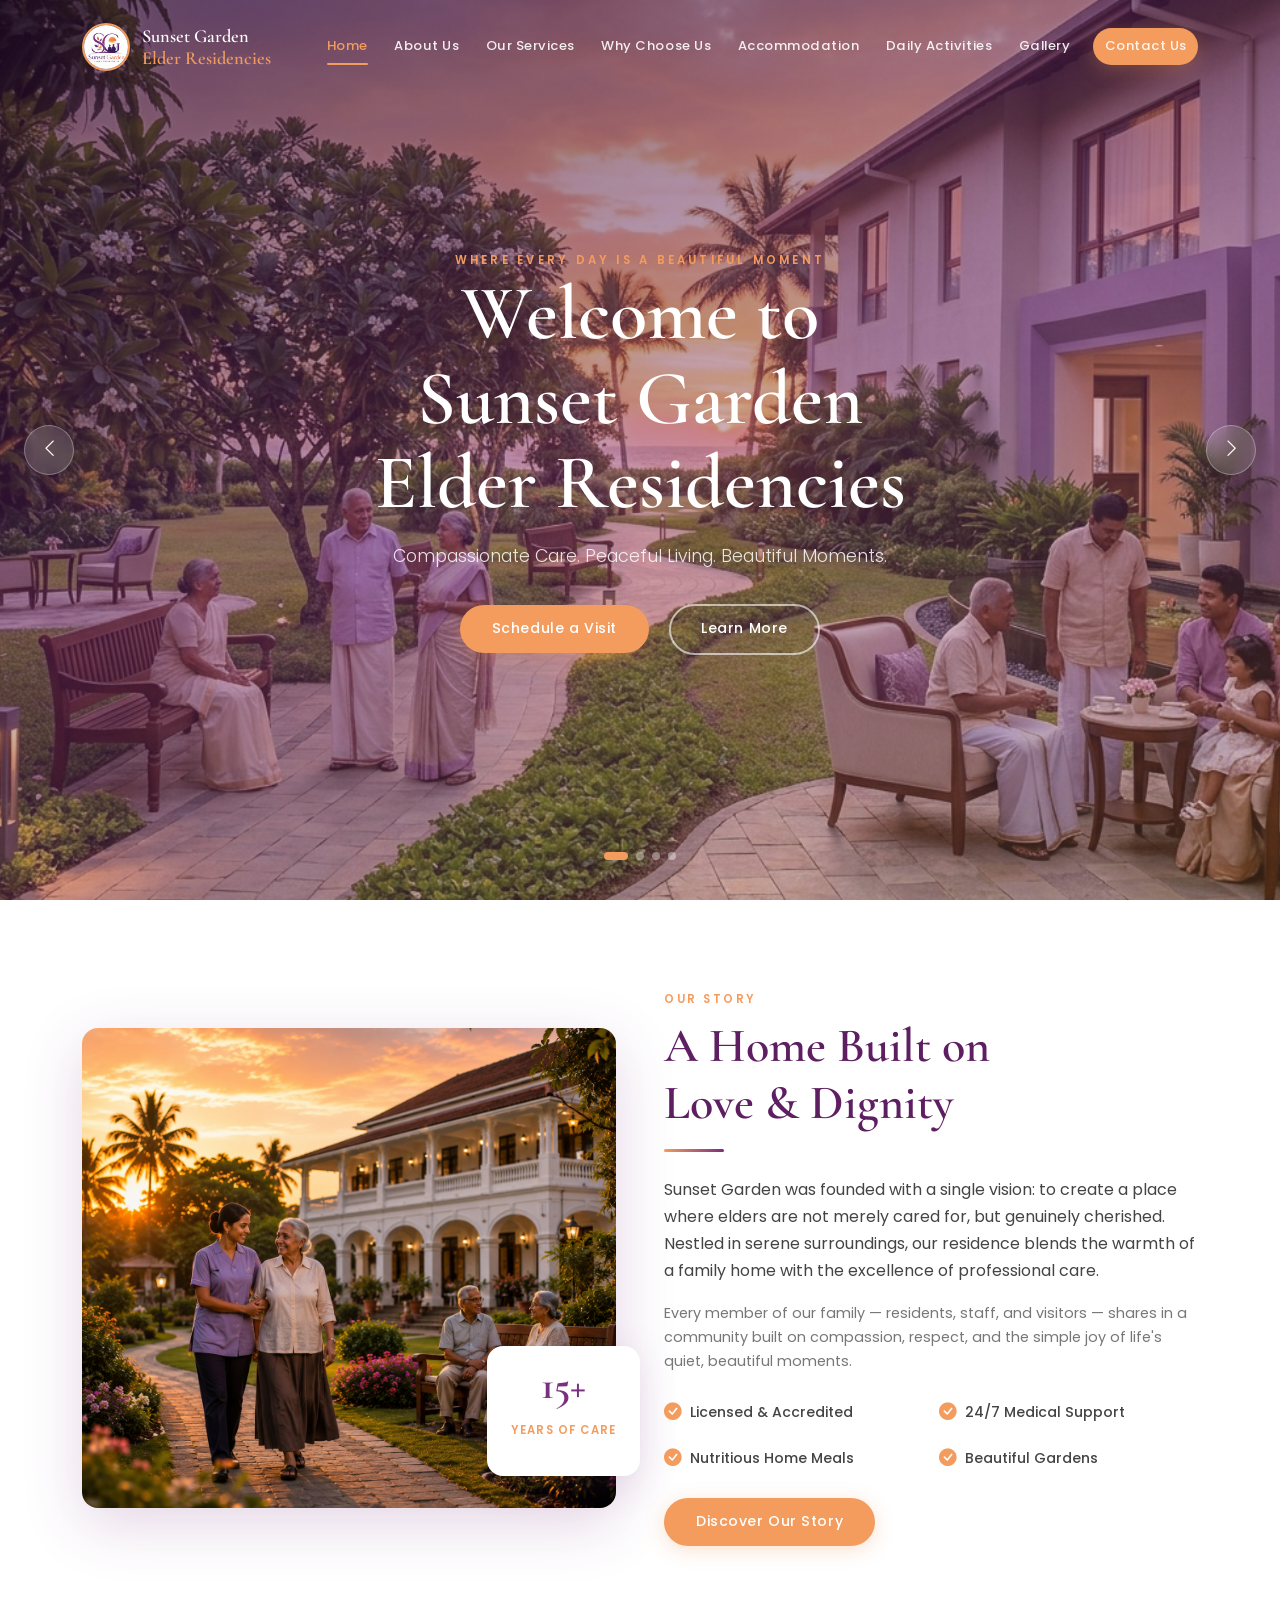
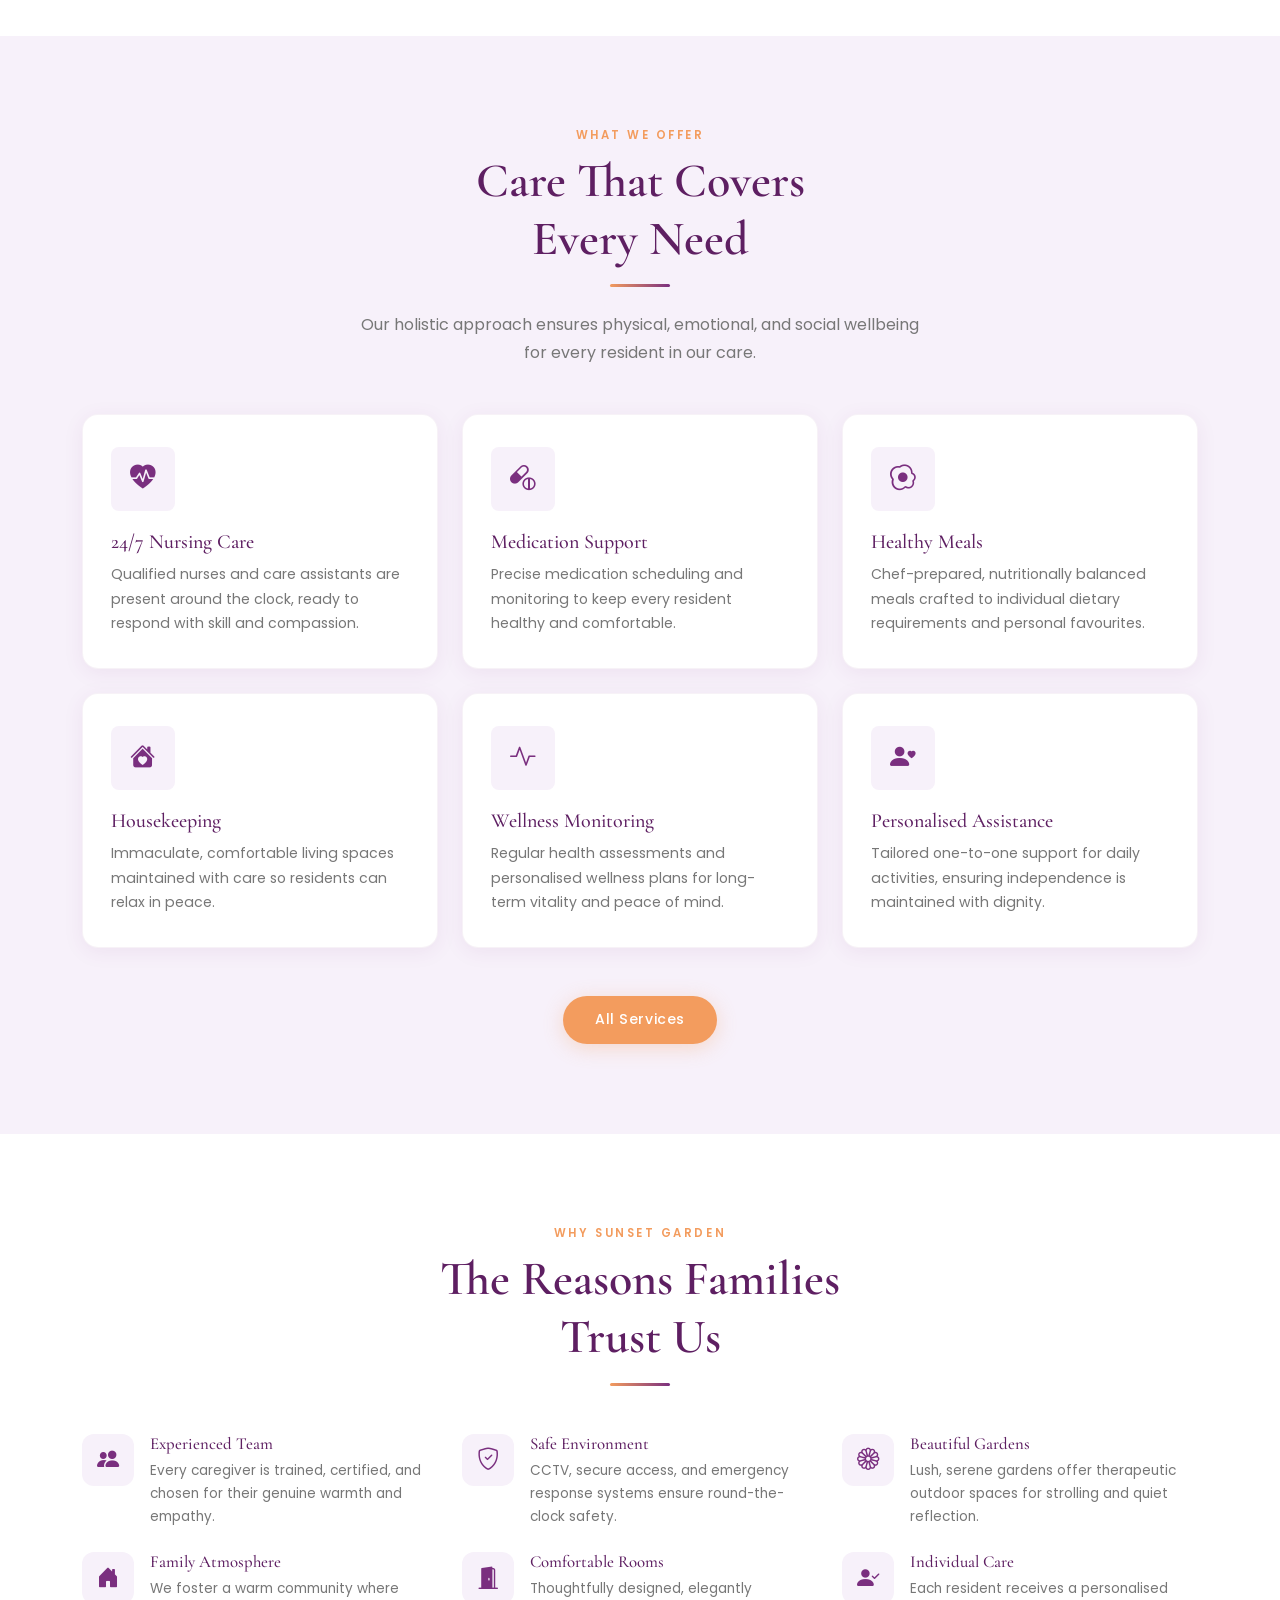
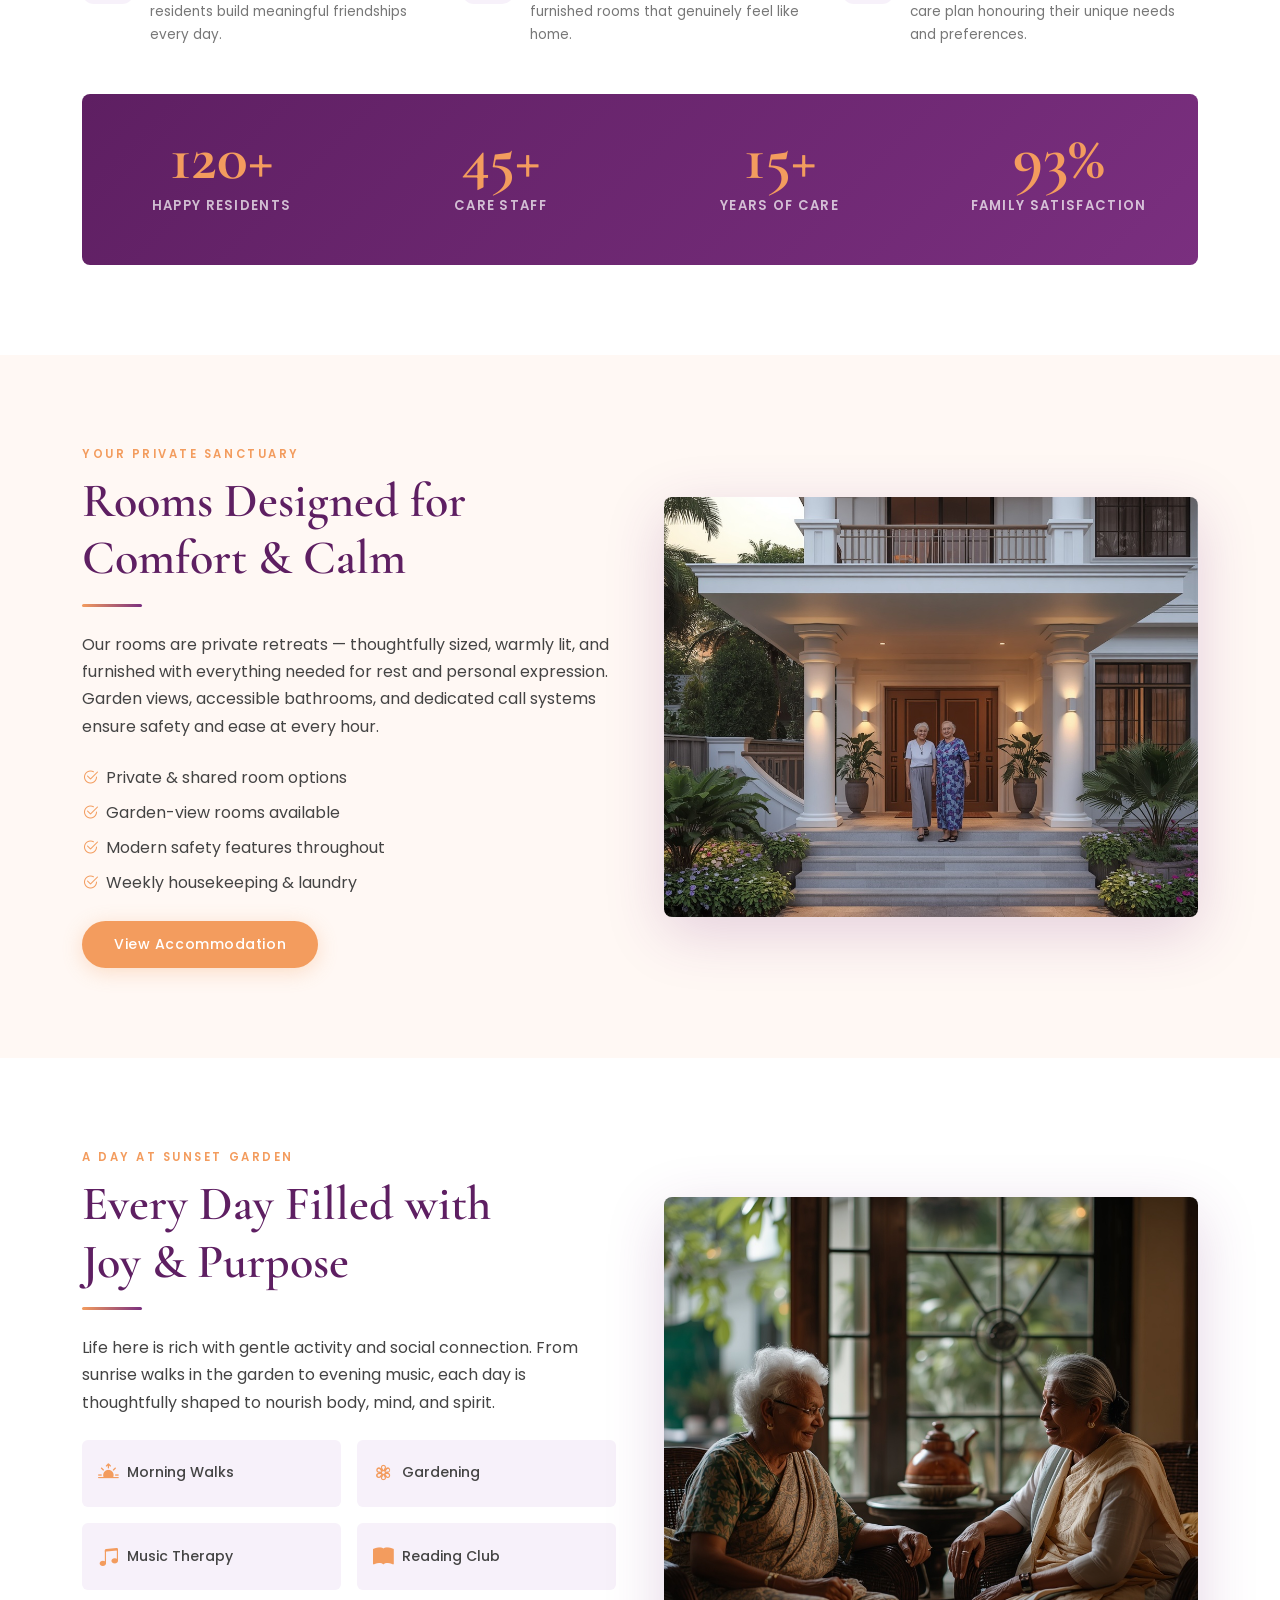
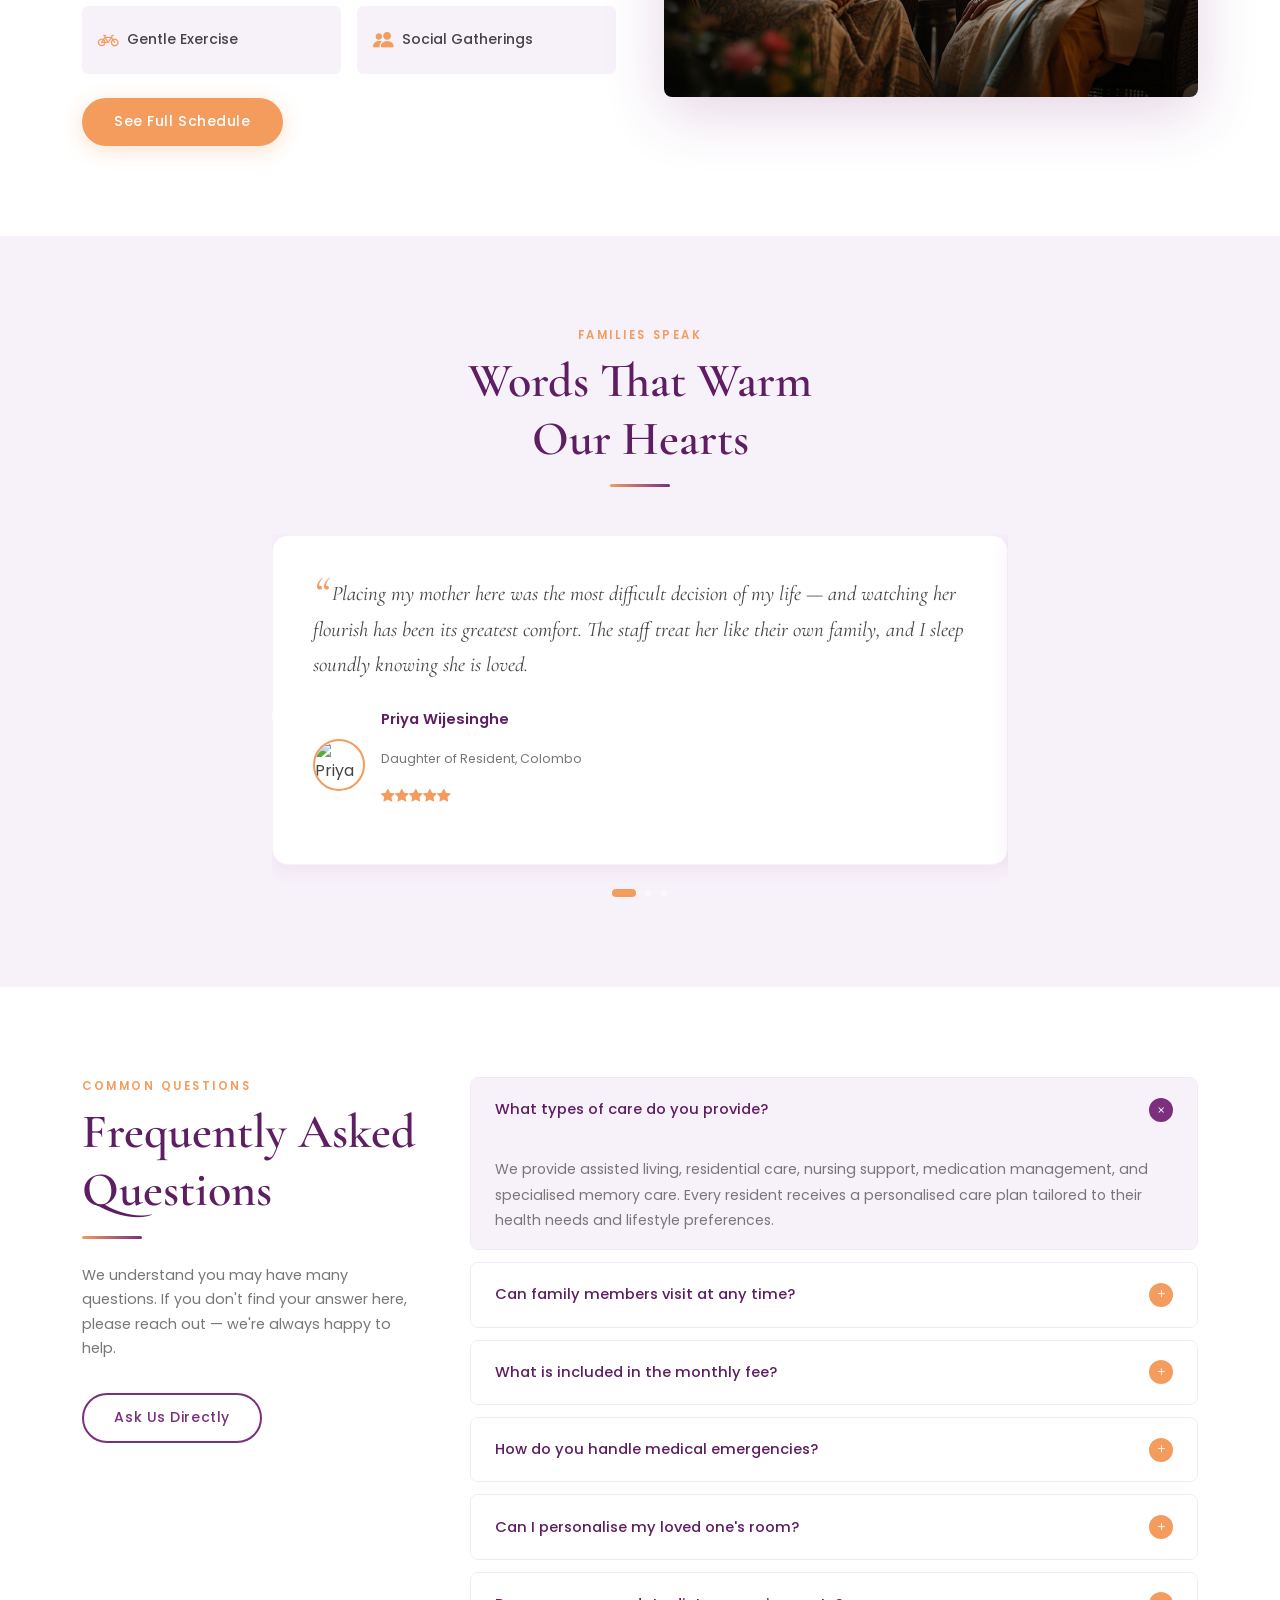
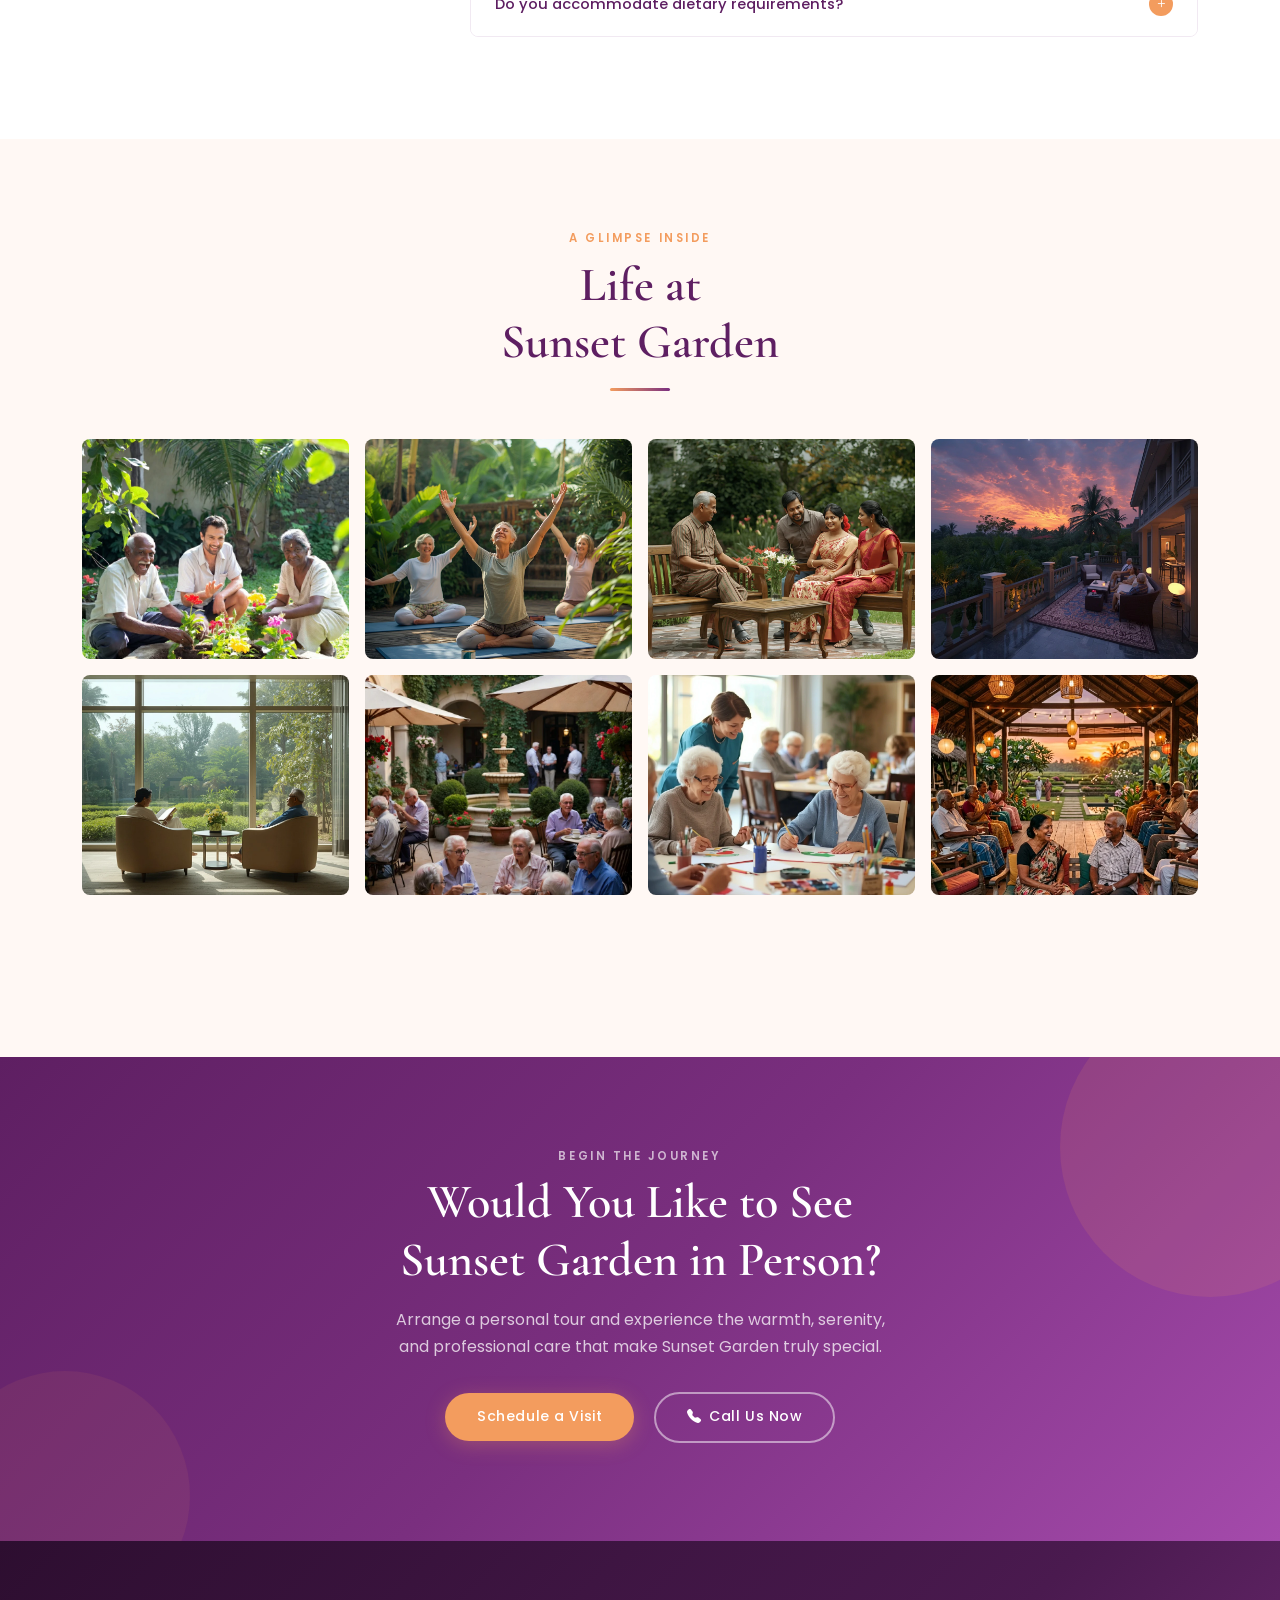
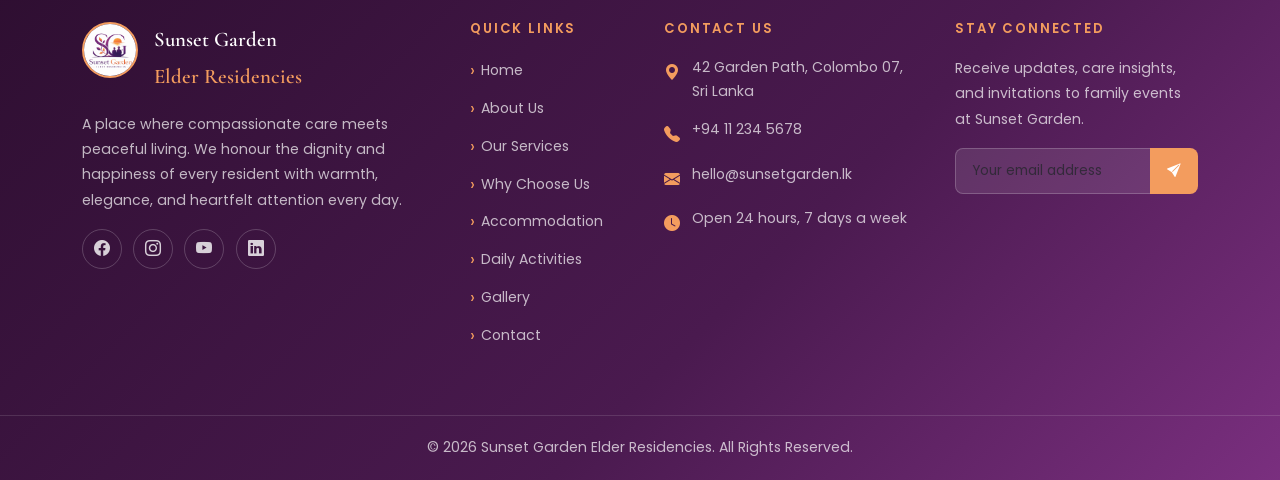
==== commit 71b01483: "img up" ====
--- a/index.html
+++ b/index.html
@@ -90,7 +90,7 @@
     <div class="row align-items-center g-5">
       <div class="col-lg-6" data-aos="fade-right">
         <div class="about-image-wrap">
-          <img src="img/i5.png" alt="Peaceful garden at Sunset Garden">
+          <img src="img/home/i5.png" alt="Peaceful garden at Sunset Garden">
           <div class="about-badge">
             <p class="badge-num counter-num" data-count="15" data-suffix="+">0+</p>
             <p class="badge-label">Years of Care</p>
@@ -312,7 +312,7 @@
   <div class="container">
     <div class="row align-items-center g-5">
       <div class="col-lg-6 order-lg-2" data-aos="fade-left">
-        <img src="img/i6.jpg" alt="Comfortable accommodation" class="w-100 rounded-3" style="height:420px;object-fit:cover;box-shadow:var(--shadow-lg);">
+        <img src="img/home/i6.jpg" alt="Comfortable accommodation" class="w-100 rounded-3" style="height:420px;object-fit:cover;box-shadow:var(--shadow-lg);">
       </div>
       <div class="col-lg-6 order-lg-1" data-aos="fade-right">
         <span class="section-eyebrow">Your Private Sanctuary</span>
@@ -383,7 +383,7 @@
         <a href="Daily_Activities.html" class="btn-primary-custom mt-4">See Full Schedule</a>
       </div>
       <div class="col-lg-6" data-aos="fade-left">
-        <img src="img/i7.jpg" alt="Residents enjoying activities" class="w-100 rounded-3" style="height:500px;object-fit:cover;box-shadow:var(--shadow-lg);">
+        <img src="img/home/i7.jpg" alt="Residents enjoying activities" class="w-100 rounded-3" style="height:500px;object-fit:cover;box-shadow:var(--shadow-lg);">
       </div>
     </div>
   </div>
@@ -523,14 +523,14 @@
       <div class="divider"></div>
     </div>
     <div class="gallery-grid" data-aos="fade-up" data-aos-delay="100">
-      <div class="gallery-item"><img src="img/g1.jpg" alt="Gallery 1" data-lightbox="img/g1.jpg"><div class="gallery-item-overlay"><i class="bi bi-zoom-in"></i></div></div>
-      <div class="gallery-item"><img src="img/g2.jpg" alt="Gallery 2" data-lightbox="img/g2.jpg"><div class="gallery-item-overlay"><i class="bi bi-zoom-in"></i></div></div>
-      <div class="gallery-item"><img src="img/g3.jpg" alt="Gallery 3" data-lightbox="img/g3.jpg"><div class="gallery-item-overlay"><i class="bi bi-zoom-in"></i></div></div>
-      <div class="gallery-item"><img src="img/g4.jpg" alt="Gallery 4" data-lightbox="img/g4.jpg"><div class="gallery-item-overlay"><i class="bi bi-zoom-in"></i></div></div>
-      <div class="gallery-item"><img src="img/g5.jpg" alt="Gallery 5" data-lightbox="img/g5.jpg"><div class="gallery-item-overlay"><i class="bi bi-zoom-in"></i></div></div>
-      <div class="gallery-item"><img src="img/g6.jpg" alt="Gallery 6" data-lightbox="img/g6.jpg"><div class="gallery-item-overlay"><i class="bi bi-zoom-in"></i></div></div>
-      <div class="gallery-item"><img src="img/g7.jpg" alt="Gallery 7" data-lightbox="img/g7.jpg"><div class="gallery-item-overlay"><i class="bi bi-zoom-in"></i></div></div>
-      <div class="gallery-item"><img src="img/g8.png" alt="Gallery 8" data-lightbox="img/g8.jpg"><div class="gallery-item-overlay"><i class="bi bi-zoom-in"></i></div></div>
+      <div class="gallery-item"><img src="img/home/g1.webp" alt="Gallery 1" data-lightbox="img/home/g1.webp"><div class="gallery-item-overlay"><i class="bi bi-zoom-in"></i></div></div>
+      <div class="gallery-item"><img src="img/home/g2.webp" alt="Gallery 2" data-lightbox="img/home/g2.webp"><div class="gallery-item-overlay"><i class="bi bi-zoom-in"></i></div></div>
+      <div class="gallery-item"><img src="img/home/g3.webp" alt="Gallery 3" data-lightbox="img/home/g3.webp"><div class="gallery-item-overlay"><i class="bi bi-zoom-in"></i></div></div>
+      <div class="gallery-item"><img src="img/home/g4.webp" alt="Gallery 4" data-lightbox="img/home/g4.webp"><div class="gallery-item-overlay"><i class="bi bi-zoom-in"></i></div></div>
+      <div class="gallery-item"><img src="img/home/g5.webp" alt="Gallery 5" data-lightbox="img/home/g5.webp"><div class="gallery-item-overlay"><i class="bi bi-zoom-in"></i></div></div>
+      <div class="gallery-item"><img src="img/home/g6.webp" alt="Gallery 6" data-lightbox="img/home/g6.webp"><div class="gallery-item-overlay"><i class="bi bi-zoom-in"></i></div></div>
+      <div class="gallery-item"><img src="img/home/g7.webp" alt="Gallery 7" data-lightbox="img/home/g7.webp"><div class="gallery-item-overlay"><i class="bi bi-zoom-in"></i></div></div>
+      <div class="gallery-item"><img src="img/home/g8.webp" alt="Gallery 8" data-lightbox="img/home/g8.webp"><div class="gallery-item-overlay"><i class="bi bi-zoom-in"></i></div></div>
     </div>
     <div class="text-center mt-4" data-aos="fade-up">
       <a href="Gallery.html" class="btn-primary-custom">View Full Gallery</a>
--- a/css/style.css
+++ b/css/style.css
@@ -1035,30 +1035,136 @@
    .service-card h4 { font-size: 1.2rem; margin-bottom: .5rem; }
    .service-card p { font-size: .88rem; color: var(--text-light); line-height: 1.75; }
    
-   /* ── Responsive ─────────────────────────────────────────────── */
+   /* ── Gallery touch fix (mobile: always show overlay) ────────── */
+   @media (hover: none) {
+     .gallery-item-overlay,
+     .masonry-item-overlay {
+       opacity: 1;
+       background: rgba(122,47,127,.45);
+     }
+     .gallery-item img,
+     .masonry-item img { transform: none !important; }
+   }
+   
+   /* ── Responsive — Tablet (≤991px) ──────────────────────────── */
    @media (max-width: 991px) {
      .section-pad { padding: 70px 0; }
+   
+     /* Navbar: always show white background when menu is open */
+     #mainNav .navbar-collapse.show,
+     #mainNav.scrolled .navbar-collapse {
+       background: rgba(255,255,255,.97);
+       backdrop-filter: blur(20px);
+       border-radius: var(--radius);
+       padding: 1rem 1.5rem;
+       margin-top: .5rem;
+       box-shadow: var(--shadow-md);
+     }
+     #mainNav .navbar-collapse.show .nav-link,
+     #mainNav.scrolled .navbar-collapse .nav-link {
+       color: var(--text) !important;
+     }
+     /* Contact Us button inside open mobile menu */
+     #mainNav .navbar-collapse.show .nav-link.btn-primary-custom,
+     #mainNav.scrolled .navbar-collapse .nav-link.btn-primary-custom {
+       color: var(--white) !important;
+       display: inline-block;
+       margin-top: .5rem;
+     }
+   
+     /* Hamburger icon: white on transparent, purple when scrolled */
+     #mainNav.transparent .navbar-toggler { border-color: rgba(255,255,255,.6); }
+     #mainNav.scrolled .navbar-toggler    { border-color: var(--purple); }
+   
      .gallery-grid { grid-template-columns: repeat(2, 1fr); }
-     .masonry-grid  { columns: 2; }
-     .about-badge   { right: .5rem; bottom: 1rem; }
-   }
-   
+     .masonry-grid { columns: 2; }
+     .about-badge  { right: .5rem; bottom: 1rem; }
+   
+     /* Testimonial arrows reposition for tablet */
+     #testimonialSlider .t-prev { left: -1rem; }
+     #testimonialSlider .t-next { right: -1rem; }
+   }
+   
+   /* ── Responsive — Mobile (≤767px) ──────────────────────────── */
    @media (max-width: 767px) {
      .section-pad { padding: 55px 0; }
-     .gallery-grid { grid-template-columns: repeat(2, 1fr); }
-     .gallery-item img { height: 160px; }
+   
+     /* Hero */
+     #heroSlider { min-height: 100svh; }
+     .hero-title  { font-size: clamp(2rem, 9vw, 3rem); }
+     .hero-subtitle { font-size: .9rem; }
+     .hero-cta    { display: flex; flex-direction: column; align-items: center; gap: .75rem; }
+     .hero-cta .btn-primary-custom,
+     .hero-cta .btn-outline-custom { margin: 0 !important; width: fit-content; }
+     .hero-arrow  { width: 38px; height: 38px; font-size: 1rem; }
+     .hero-arrow.prev { left: .6rem; }
+     .hero-arrow.next { right: .6rem; }
+   
+     /* Section text */
+     .section-title { font-size: clamp(1.7rem, 6vw, 2.4rem); }
+   
+     /* About */
+     .about-image-wrap img { height: 300px; }
+     .about-badge { display: none; }
+   
+     /* Gallery */
+     .gallery-grid { grid-template-columns: repeat(2, 1fr); gap: .6rem; }
+     .gallery-item img { height: 150px; }
      .masonry-grid { columns: 2; }
-     .hero-arrow   { width: 38px; height: 38px; font-size: 1rem; }
-     .hero-arrow.prev { left: .75rem; }
-     .hero-arrow.next { right: .75rem; }
-     .about-badge  { display: none; }
-     .contact-form-wrap { padding: 1.5rem; }
+   
+     /* Testimonial card */
+     .testimonial-card { padding: 1.5rem 1.25rem; }
+     .testimonial-card blockquote { font-size: 1.1rem; }
+     #testimonialSlider .t-prev,
+     #testimonialSlider .t-next { display: none; }
+   
+     /* FAQ */
+     .faq-question { font-size: .85rem; padding: 1rem 1.2rem; }
+     .faq-item.open .faq-answer { max-height: 300px; }
+   
+     /* Contact form */
+     .contact-form-wrap { padding: 1.5rem 1.25rem; }
+   
+     /* Timeline */
      .timeline { padding-left: 2rem; }
-   }
-   
+   
+     /* Stats counter block */
+     .counter-block { padding: 1.5rem .75rem; }
+     .counter-num   { font-size: clamp(2rem, 7vw, 3rem); }
+   
+     /* CTA section buttons stack */
+     .cta-section .btn-primary-custom,
+     .cta-section .btn-outline-custom {
+       display: block;
+       width: 100%;
+       max-width: 280px;
+       margin: 0 auto .75rem !important;
+       text-align: center;
+     }
+   
+     /* Footer */
+     footer { padding: 50px 0 0; }
+     .footer-brand-logo { width: 44px; height: 44px; }
+   
+     /* Lightbox arrows smaller on mobile */
+     .lightbox-arrow { width: 38px; height: 38px; font-size: 1rem; }
+     .lightbox-arrow.prev { left: .5rem; }
+     .lightbox-arrow.next { right: .5rem; }
+     .lightbox-img { max-width: 95vw; max-height: 80vh; }
+   }
+   
+   /* ── Responsive — Small Mobile (≤480px) ─────────────────────── */
    @media (max-width: 480px) {
-     .gallery-grid { grid-template-columns: 1fr 1fr; }
+     .gallery-grid { grid-template-columns: repeat(2, 1fr); gap: .5rem; }
+     .gallery-item img { height: 130px; }
      .masonry-grid { columns: 1; }
+     .hero-controls { bottom: 1.5rem; }
+     .page-hero-content { padding: 100px 0 50px; }
+     .page-hero-content h1 { font-size: clamp(1.8rem, 8vw, 2.5rem); }
+   
+     /* Navbar brand smaller on tiny screens */
+     .brand-logo { width: 38px; height: 38px; }
+     .brand-name { font-size: 1rem; }
    }
    
    /* ── Reduced motion ─────────────────────────────────────────── */
